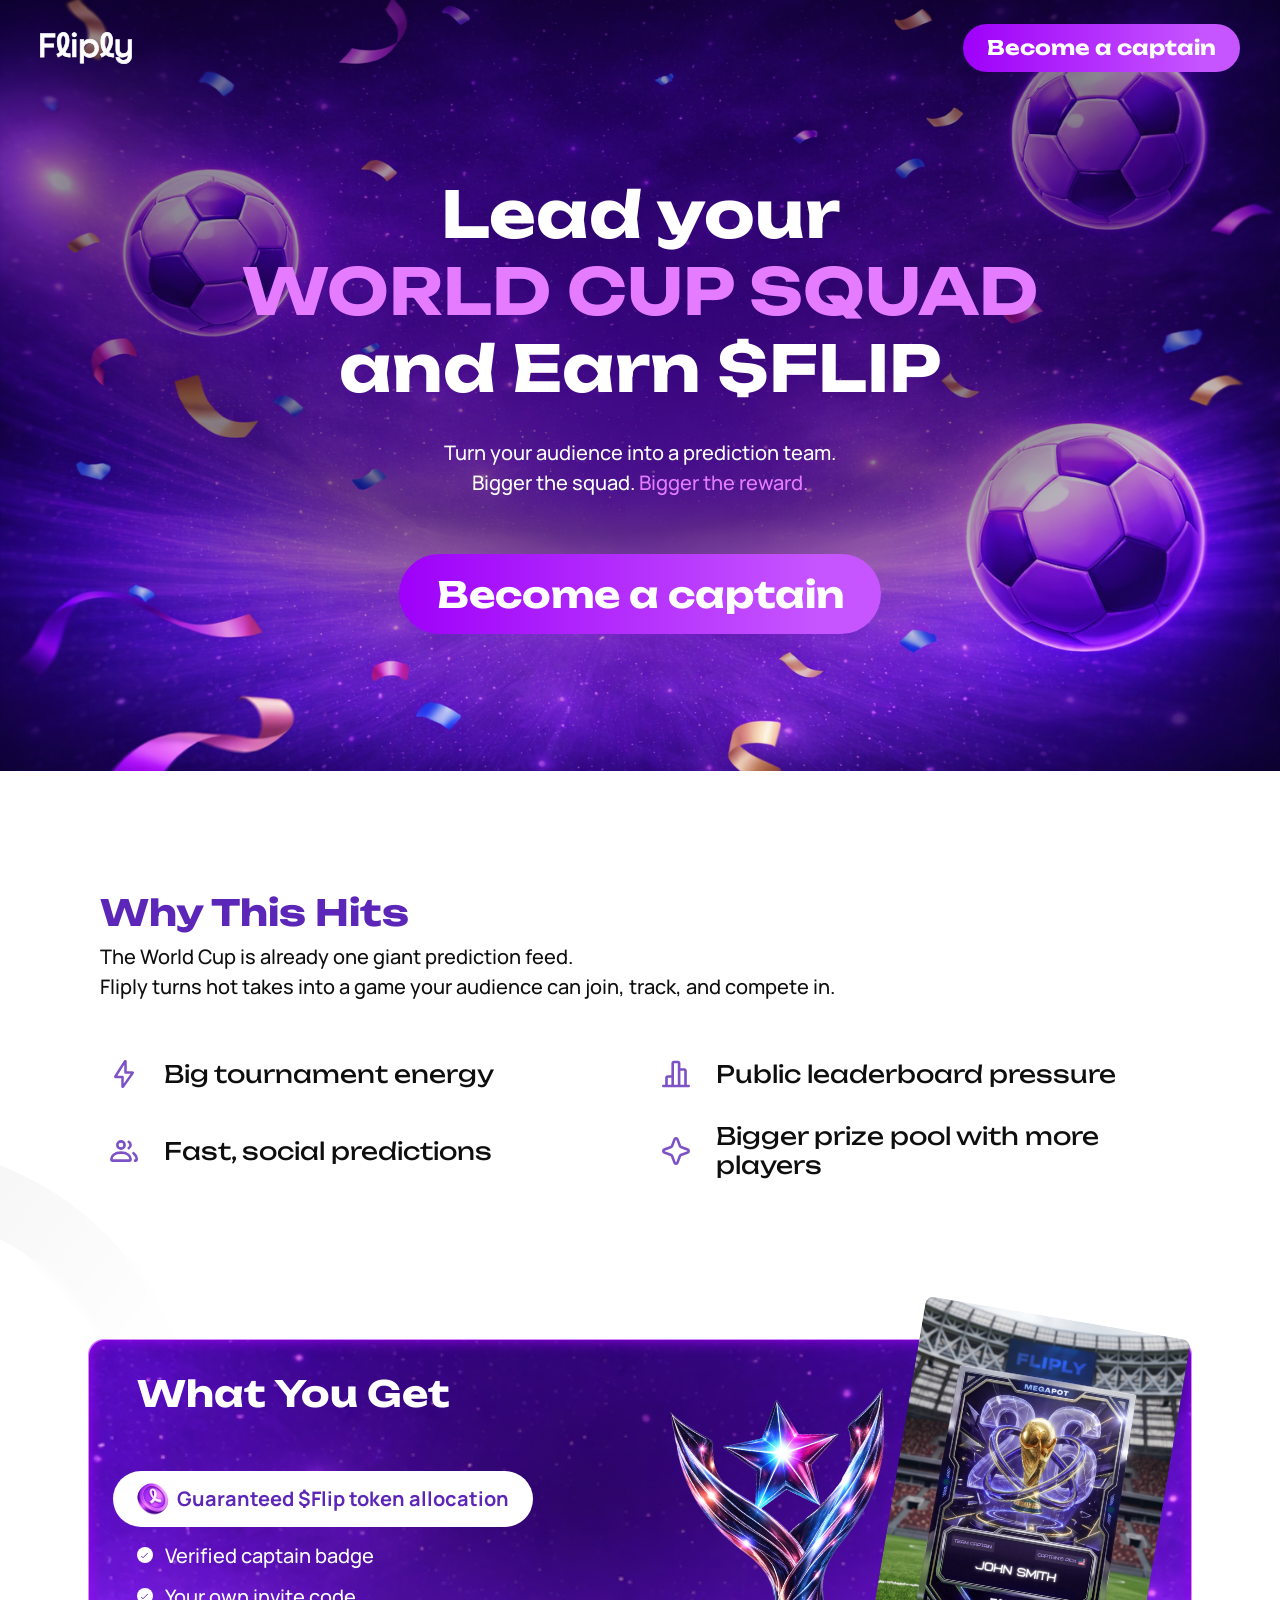
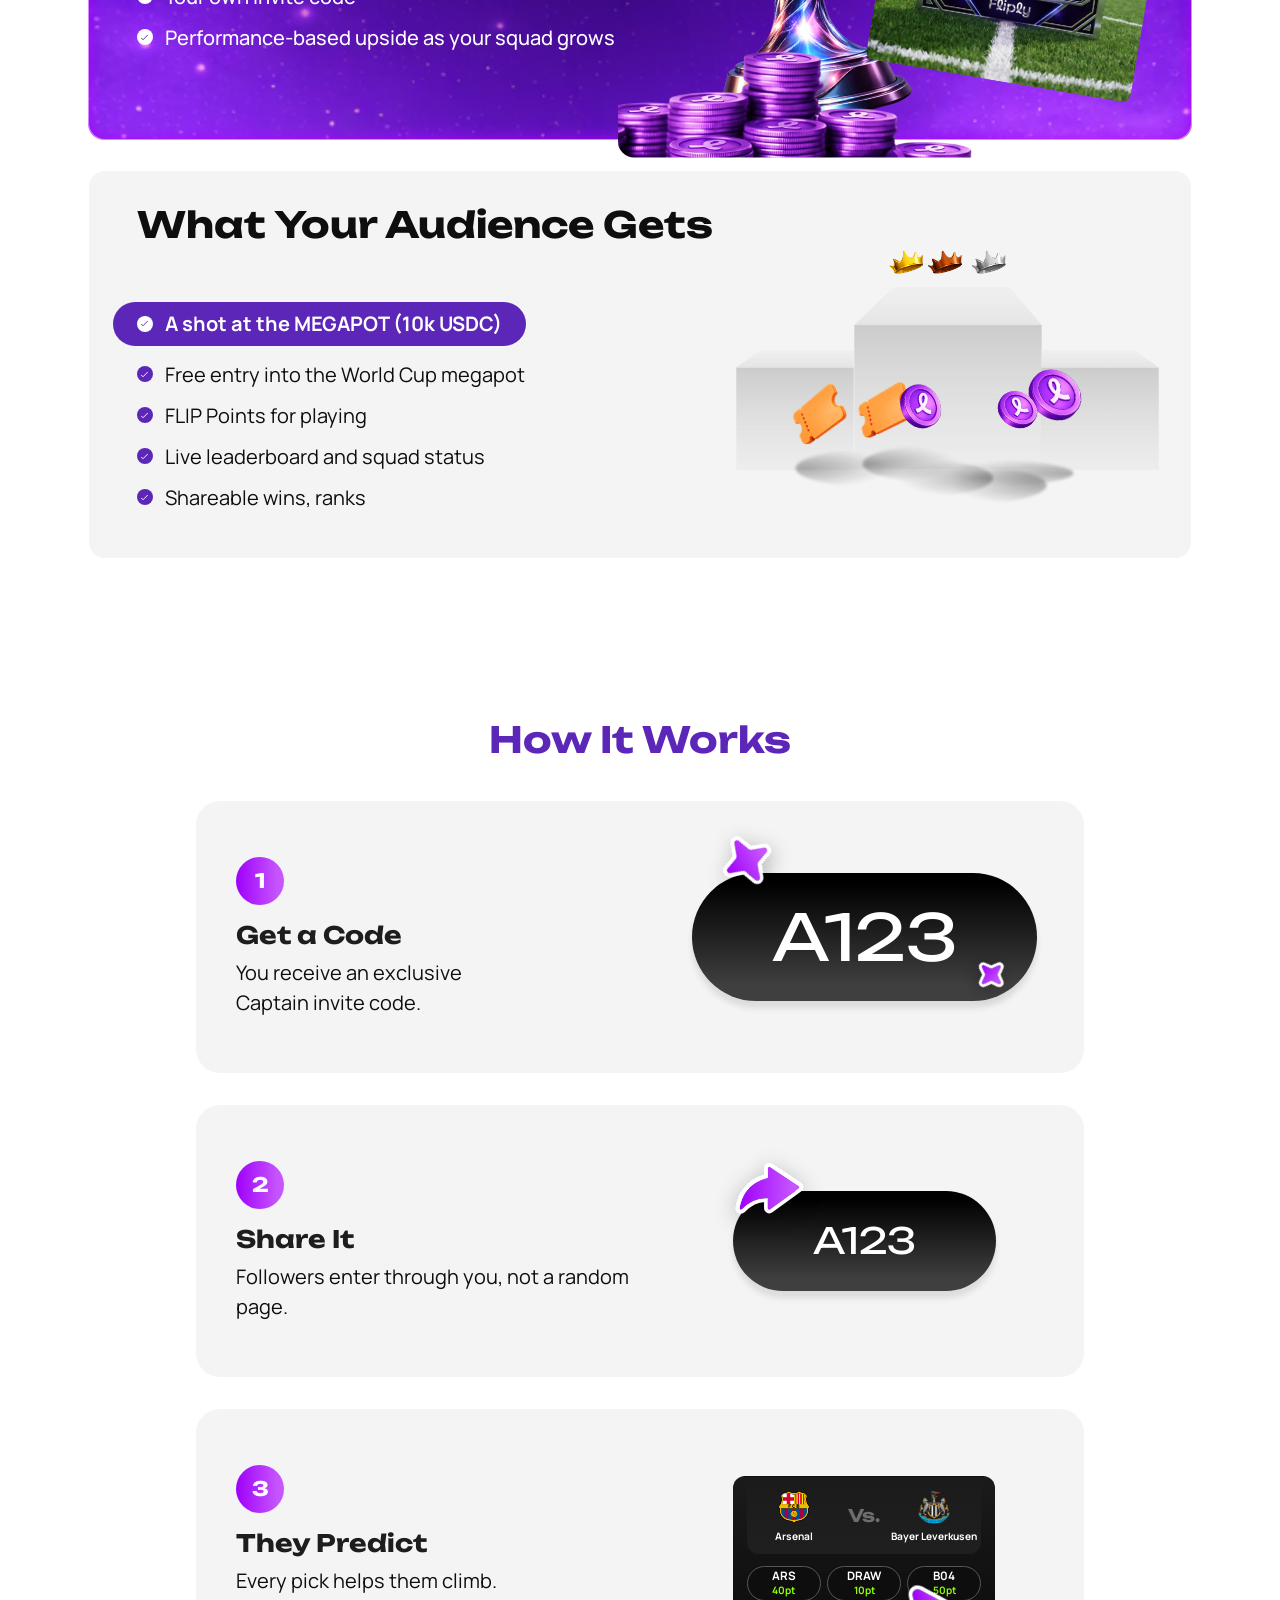
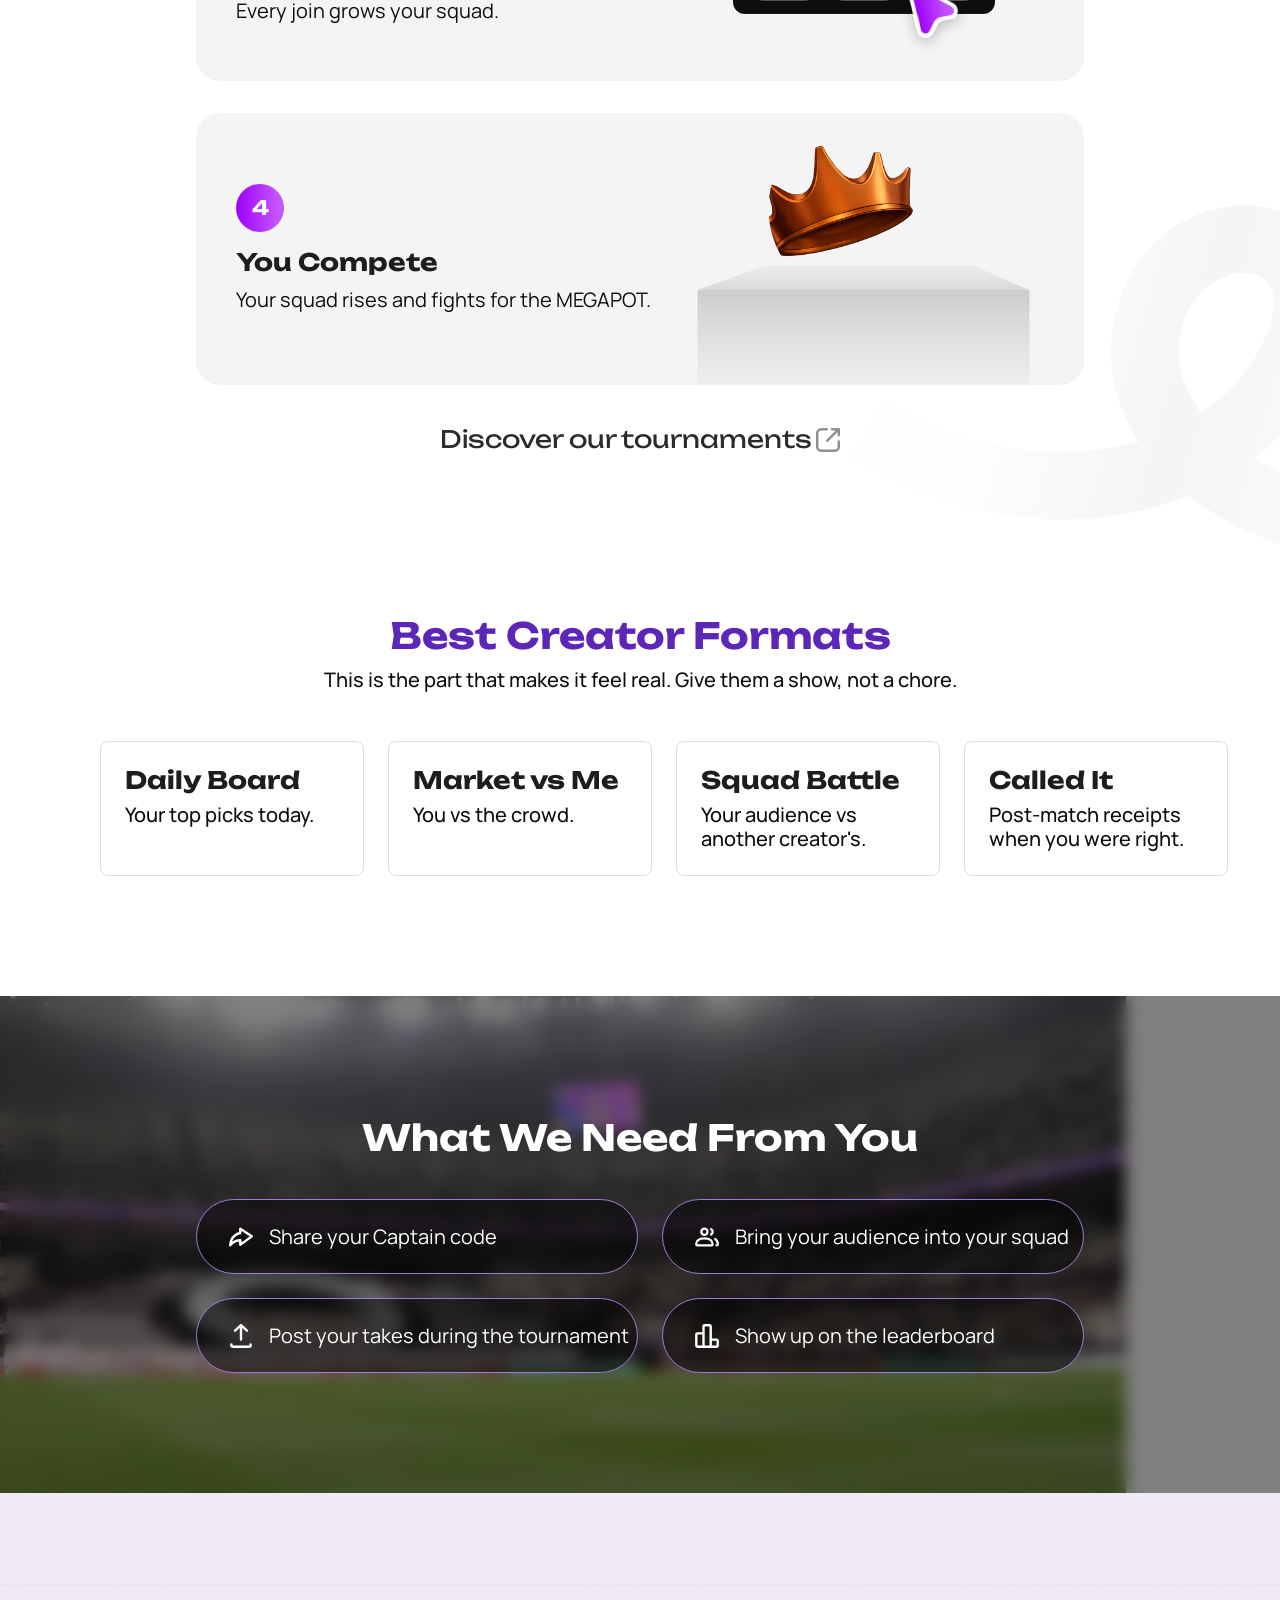
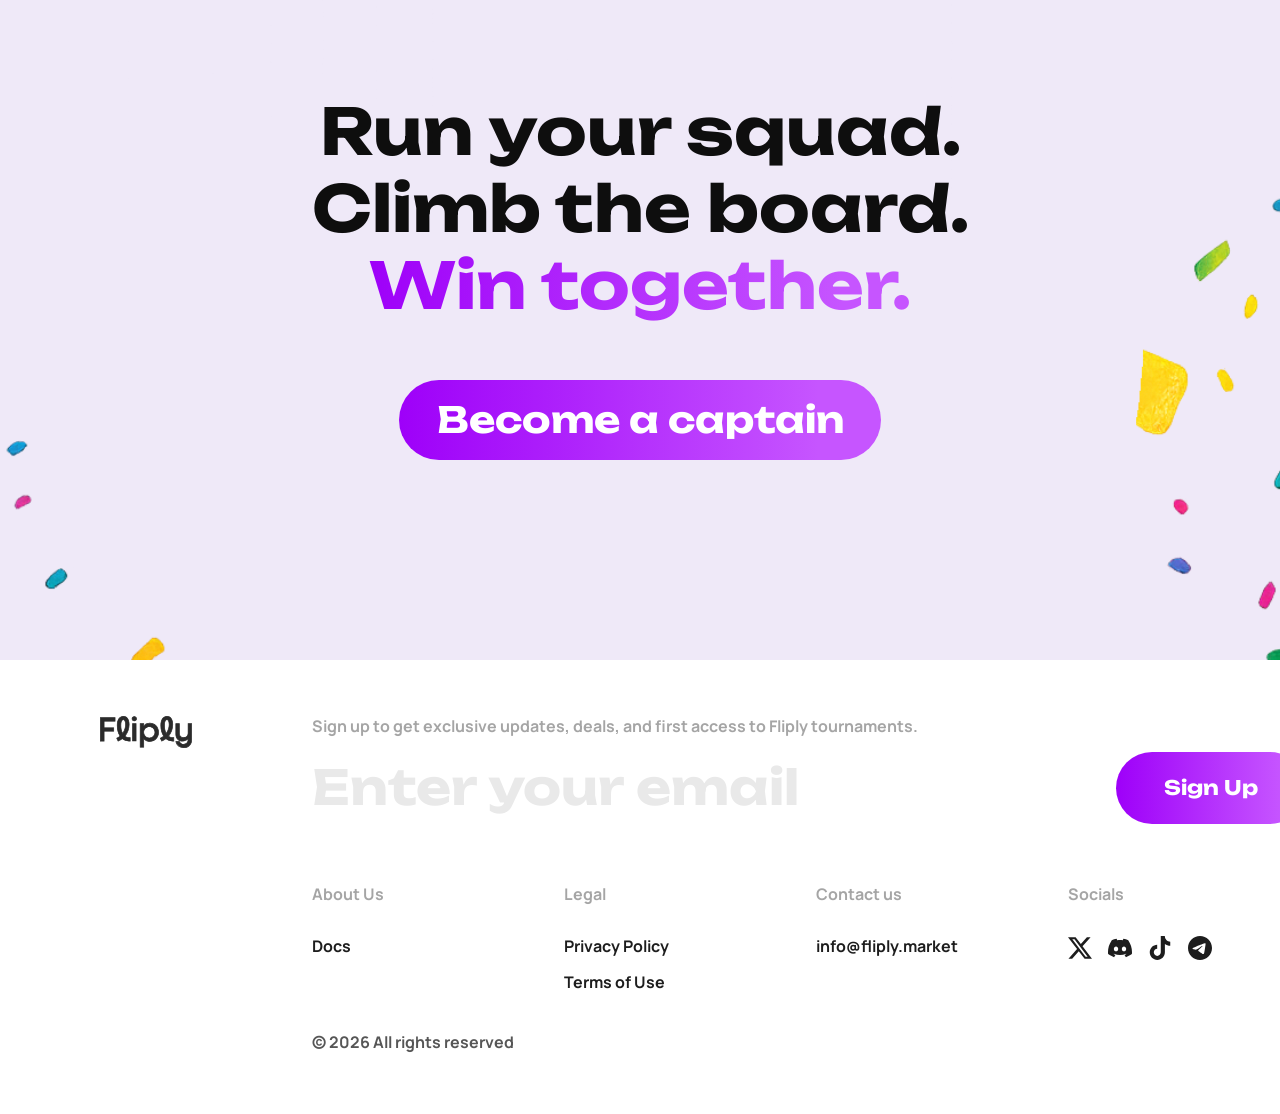
==== index.html @ 130ff54b "fix: restore you-get card background and remove duplicate hero circle - Override img max-width on .y" ====
<!DOCTYPE html>
<html lang="en">
<head>
  <meta charset="UTF-8">
  <meta name="viewport" content="width=device-width, initial-scale=1.0">
  <title>Fliply - Lead Your World Cup Squad & Earn $FLIP</title>
  <meta name="description" content="Turn your audience into a prediction team. Bigger the squad. Bigger the reward. Join the Fliply World Cup prediction market.">
  <link rel="preconnect" href="https://fonts.googleapis.com">
  <link rel="preconnect" href="https://fonts.gstatic.com" crossorigin>
  <link href="https://fonts.googleapis.com/css2?family=Unbounded:wght@400;700&family=Manrope:wght@400;500;700&display=swap" rel="stylesheet">
  <link rel="stylesheet" href="styles.css">
</head>
<body>
  <div class="page-wrapper">

  <!-- Decorative Flip Icons -->
  <div class="flip-deco flip-deco-left">
    <img src="assets/decorations/flip-icon-deco.svg" alt="" aria-hidden="true">
  </div>
  <div class="flip-deco flip-deco-right">
    <img src="assets/decorations/flip-icon-deco-2.svg" alt="" aria-hidden="true">
  </div>

  <!-- ===== Header ===== -->
  <header class="header" id="header">
    <a href="#" class="logo">
      <img src="assets/logo/logo-white.svg" alt="Fliply" width="92" height="32">
    </a>
    <a href="#signup" class="header-btn">
      <span>Become a captain</span>
    </a>
  </header>

  <!-- ===== Hero ===== -->
  <section class="hero" id="hero">
    <div class="hero-bg">
      <img src="assets/backgrounds/hero-bg.png" alt="" aria-hidden="true" class="hero-bg-img">
      <div class="hero-bg-overlay"></div>
    </div>
    <div class="hero-content">
      <div class="hero-title-group">
        <h1 class="hero-title">
          Lead your<br>
          <span class="highlight">WORLD CUP SQUAD</span><br>
          and Earn $FLIP
        </h1>
        <div class="hero-subtitle">
          <p>Turn your audience into a prediction team.</p>
          <p>Bigger the squad. <span class="highlight-pink">Bigger the reward.</span></p>
        </div>
      </div>
      <a href="#signup" class="btn-primary btn-hero">
        <span>Become a captain</span>
      </a>
    </div>
  </section>

  <!-- ===== Why This Hits ===== -->
  <section class="why-section" id="why">
    <div class="container">
      <div class="section-header">
        <h2 class="section-title">Why This Hits</h2>
        <div class="section-subtitle">
          <p>The World Cup is already one giant prediction feed.</p>
          <p>Fliply turns hot takes into a game your audience can join, track, and compete in.</p>
        </div>
      </div>
      <div class="why-grid">
        <div class="why-row">
          <div class="why-item">
            <div class="why-icon">
              <svg width="28" height="28" viewBox="0 0 31.9372 44.906" fill="none" xmlns="http://www.w3.org/2000/svg" aria-hidden="true">
                <path d="M2.08223 26.419L17.4714 2.23605C17.7399 1.81403 18.3932 2.00426 18.3932 2.50449V19.8875C18.3932 19.9427 18.438 19.9875 18.4932 19.9875H29.4329C29.8374 19.9875 30.0745 20.4428 29.8425 20.7742L14.5028 42.688C14.2225 43.0885 13.5932 42.8901 13.5932 42.4013V27.2875C13.5932 27.2322 13.5484 27.1875 13.4932 27.1875H2.50406C2.10951 27.1875 1.8704 26.7519 2.08223 26.419Z" stroke="#7D52C6" stroke-width="4"/>
              </svg>
            </div>
            <span class="why-item-text">Big tournament energy</span>
          </div>
          <div class="why-item">
            <div class="why-icon why-icon-rotated">
              <svg width="28" height="28" viewBox="0 0 40.352 42.4" fill="none" xmlns="http://www.w3.org/2000/svg" aria-hidden="true">
                <path d="M2 25.9096H24.756M2 25.9096L24.6392 25.9074C24.6784 25.9074 24.7173 25.9082 24.756 25.9096M2 25.9096L2 33.68C2 34.7404 3.07452 35.6 4.4 35.6H24.64C25.9655 35.6 27.04 34.7404 27.04 33.68V27.8274C27.04 26.7981 26.0276 25.9581 24.756 25.9096M2 25.9096L2 16.2164M24.756 25.9096H35.952C37.2775 25.9096 38.352 25.05 38.352 23.9896V18.1364C38.352 17.0761 37.2775 16.2164 35.952 16.2164M2 16.2164H35.952M2 16.2164L2 8.72C2 7.65961 3.07452 6.8 4.4 6.8L14 6.8C15.3255 6.8 16.4 7.65961 16.4 8.72V14.2964C16.4 15.3568 15.3255 16.2164 14 16.2164L35.952 16.2164M2 40.4V2" stroke="#7D52C6" stroke-width="4" stroke-linecap="round" stroke-linejoin="round"/>
              </svg>
            </div>
            <span class="why-item-text">Public leaderboard pressure</span>
          </div>
        </div>
        <div class="why-row">
          <div class="why-item">
            <div class="why-icon">
              <svg width="28" height="28" viewBox="0 0 42.4 33.2571" fill="none" xmlns="http://www.w3.org/2000/svg" aria-hidden="true">
                <path d="M35.6 20C38.1347 21.8938 40.4 26.6619 40.4 29.5999C40.4 30.5152 39.7322 31.2571 38.9085 31.2571H38M28.4 12.2375C30.0397 11.289 31.1429 9.5162 31.1429 7.48571C31.1429 5.45523 30.0397 3.6824 28.4 2.73389M3.49154 31.2571H29.7656C30.5894 31.2571 31.2571 30.5152 31.2571 29.5999C31.2571 23.8467 26.4506 19.1828 16.6286 19.1828C6.80653 19.1828 2 23.8467 2 29.5999C2 30.5152 2.66779 31.2571 3.49154 31.2571ZM22.1143 7.48571C22.1143 10.5154 19.6582 12.9714 16.6286 12.9714C13.5989 12.9714 11.1429 10.5154 11.1429 7.48571C11.1429 4.45604 13.5989 2 16.6286 2C19.6582 2 22.1143 4.45604 22.1143 7.48571Z" stroke="#7D52C6" stroke-width="4" stroke-linecap="round"/>
              </svg>
            </div>
            <span class="why-item-text">Fast, social predictions</span>
          </div>
          <div class="why-item">
            <div class="why-icon">
              <svg width="28" height="28" viewBox="0 0 42.4 42.4" fill="none" xmlns="http://www.w3.org/2000/svg" aria-hidden="true">
                <path d="M18.982 3.54425C19.7439 1.48525 22.6561 1.48525 23.418 3.54425L27.2102 13.7925C27.4497 14.4399 27.9601 14.9503 28.6075 15.1898L38.8558 18.982C40.9147 19.7439 40.9148 22.6561 38.8558 23.418L28.6075 27.2102C27.9601 27.4497 27.4497 27.9601 27.2102 28.6075L23.418 38.8558C22.6561 40.9147 19.7439 40.9148 18.982 38.8558L15.1898 28.6075C14.9503 27.9601 14.4399 27.4497 13.7925 27.2102L3.54425 23.418C1.48525 22.6561 1.48525 19.7439 3.54425 18.982L13.7925 15.1898C14.4399 14.9503 14.9503 14.4399 15.1898 13.7925L18.982 3.54425Z" stroke="#7D52C6" stroke-width="4" stroke-linejoin="round"/>
              </svg>
            </div>
            <span class="why-item-text">Bigger prize pool with more players</span>
          </div>
        </div>
      </div>
    </div>
  </section>

  <!-- ===== What You Get / Audience Gets ===== -->
  <section class="whatyouget-section" id="whatyouget">
    <div class="container">
      <!-- You Get Card wrapper -->
      <div class="card-wrapper">
        <div class="you-get-card">
          <div class="you-get-bg">
            <img src="assets/backgrounds/hero-bg.png" alt="" aria-hidden="true">
            <div class="you-get-bg-overlay"></div>
          </div>
          <div class="you-get-header">
            <h2>What You Get</h2>
          </div>
          <div class="you-get-body">
            <div class="token-pill">
              <div class="coin-icon">
                <img src="assets/decorations/coin-3d.png" alt="">
              </div>
              <span>Guaranteed $Flip token allocation</span>
            </div>
            <div class="check-item check-item-dark">
              <div class="check-circle check-circle-white">
                <img src="assets/icons/check-white.svg" alt="">
              </div>
              <span>Verified captain badge</span>
            </div>
            <div class="check-item check-item-dark">
              <div class="check-circle check-circle-white">
                <img src="assets/icons/check-white.svg" alt="">
              </div>
              <span>Your own invite code</span>
            </div>
            <div class="check-item check-item-dark">
              <div class="check-circle check-circle-white">
                <img src="assets/icons/check-white.svg" alt="">
              </div>
              <span>Performance-based upside as your squad grows</span>
            </div>
          </div>
          <div class="you-get-glow"></div>
        </div>
        <div class="you-get-images">
          <div class="phone-mockup phone-mockup-1">
            <img src="assets/images/phone-mockup.png" alt="">
          </div>
          <div class="phone-mockup phone-mockup-2">
            <img src="assets/images/kol-reach.png" alt="">
          </div>
          <div class="phone-mockup-crowd">
            <img src="assets/images/gemini-crowd.png" alt="">
          </div>
        </div>
      </div>

      <!-- Audience Gets Card wrapper -->
      <div class="card-wrapper">
        <div class="audience-card">
          <div class="audience-header">
            <h2>What Your Audience Gets</h2>
          </div>
          <div class="audience-body">
            <div class="megapot-pill">
              <div class="check-circle check-circle-white">
                <img src="assets/icons/check-white.svg" alt="">
              </div>
              <span>A shot at the MEGAPOT (10k USDC)</span>
            </div>
            <div class="check-item check-item-light">
              <div class="check-circle check-circle-purple">
                <img src="assets/icons/check-purple.svg" alt="">
              </div>
              <span>Free entry into the World Cup megapot</span>
            </div>
            <div class="check-item check-item-light">
              <div class="check-circle check-circle-purple">
                <img src="assets/icons/check-purple.svg" alt="">
              </div>
              <span>FLIP Points for playing</span>
            </div>
            <div class="check-item check-item-light">
              <div class="check-circle check-circle-purple">
                <img src="assets/icons/check-purple.svg" alt="">
              </div>
              <span>Live leaderboard and squad status</span>
            </div>
            <div class="check-item check-item-light">
              <div class="check-circle check-circle-purple">
                <img src="assets/icons/check-purple.svg" alt="">
              </div>
              <span>Shareable wins, ranks</span>
            </div>
          </div>
        </div>
        <div class="audience-decoration">
          <div class="treasure-chest">
            <img src="assets/decorations/podium-center.svg" alt="" class="podium-center" width="188" height="183">
            <img src="assets/decorations/podium-left.svg" alt="" class="podium-left" width="118" height="121">
            <img src="assets/decorations/podium-right.svg" alt="" class="podium-right" width="118" height="121">
            <img src="assets/decorations/shadow.svg" alt="" class="podium-shadow" width="311" height="67">
            <img src="assets/decorations/coin-3d.png" alt="" class="treasure-coin treasure-coin-1">
            <img src="assets/decorations/coin-3d.png" alt="" class="treasure-coin treasure-coin-2">
            <img src="assets/decorations/coin-3d.png" alt="" class="treasure-coin treasure-coin-3">
            <img src="assets/decorations/crown-trophy.png" alt="" class="treasure-crown">
            <img src="assets/decorations/voucher-icon.png" alt="" class="treasure-voucher treasure-voucher-1">
            <img src="assets/decorations/voucher-icon.png" alt="" class="treasure-voucher treasure-voucher-2">
          </div>
        </div>
      </div>
    </div>
  </section>

  <!-- ===== How It Works ===== -->
  <section class="howitworks-section" id="howitworks">
    <div class="container">
      <h2 class="howitworks-title">How It Works</h2>
      <div class="howitworks-steps">
        <!-- Step 1 -->
        <div class="step-card">
          <div class="step-content">
            <div class="step-number">1</div>
            <div class="step-text">
              <h3>Get a Code</h3>
              <p>You receive an exclusive<br>Captain invite code.</p>
            </div>
          </div>
          <div class="step-illustration">
            <div class="code-display">
              <span class="code-text">A123</span>
            </div>
            <div class="sparkle sparkle-top-left">
              <img src="assets/icons/sparkle-1.svg" alt="">
            </div>
            <div class="sparkle sparkle-bottom-right">
              <img src="assets/icons/sparkle-2.svg" alt="">
            </div>
          </div>
        </div>

        <!-- Step 2 -->
        <div class="step-card">
          <div class="step-content">
            <div class="step-number">2</div>
            <div class="step-text">
              <h3>Share It</h3>
              <p>Followers enter through you, not a random page.</p>
            </div>
          </div>
          <div class="step-illustration">
            <div class="share-display">
              <span class="code-text">A123</span>
            </div>
            <div class="share-icon-float">
              <img src="assets/decorations/share-icon.svg" alt="">
            </div>
          </div>
        </div>

        <!-- Step 3 -->
        <div class="step-card">
          <div class="step-content">
            <div class="step-number">3</div>
            <div class="step-text">
              <h3>They Predict</h3>
              <p>Every pick helps them climb.<br>Every join grows your squad.</p>
            </div>
          </div>
          <div class="step-illustration">
            <div class="prediction-card">
              <div class="prediction-teams">
                <div class="prediction-teams-inner">
                  <div class="team-col">
                    <div class="team-logo">
                      <img src="assets/images/team-arsenal-1.png" alt="Arsenal">
                    </div>
                    <span class="team-name">Arsenal</span>
                  </div>
                  <div class="vs-text">Vs.</div>
                  <div class="team-col">
                    <div class="team-logo">
                      <img src="assets/images/team-leverkusen-1.png" alt="Bayer Leverkusen">
                    </div>
                    <span class="team-name">Bayer Leverkusen</span>
                  </div>
                </div>
              </div>
              <div class="prediction-buttons">
                <div class="pred-btn">
                  <span class="pred-btn-label">ARS</span>
                  <span class="pred-btn-pts">40pt</span>
                </div>
                <div class="pred-btn">
                  <span class="pred-btn-label">DRAW</span>
                  <span class="pred-btn-pts">10pt</span>
                </div>
                <div class="pred-btn">
                  <span class="pred-btn-label">B04</span>
                  <span class="pred-btn-pts">50pt</span>
                </div>
              </div>
            </div>
            <div class="cursor-deco">
              <img src="assets/decorations/cursor.svg" alt="">
            </div>
          </div>
        </div>

        <!-- Step 4 -->
        <div class="step-card">
          <div class="step-content">
            <div class="step-number">4</div>
            <div class="step-text">
              <h3>You Compete</h3>
              <p>Your squad rises and fights for the MEGAPOT.</p>
            </div>
          </div>
          <div class="step-illustration step-illustration-4">
            <div class="trophy-display">
              <img src="assets/decorations/step4-pedestal.svg" alt="" class="trophy-pedestal">
              <div class="trophy-crown">
                <img src="assets/decorations/crown-trophy.png" alt="">
              </div>
            </div>
          </div>
        </div>
      </div>

      <!-- Discover link -->
      <a href="#" class="discover-link">
        <span>Discover our tournaments</span>
        <img src="assets/icons/link-external.svg" alt="" class="discover-icon">
      </a>
    </div>
  </section>

  <!-- ===== Best Creator Formats ===== -->
  <section class="formats-section" id="formats">
    <div class="container">
      <div class="formats-header">
        <h2>Best Creator Formats</h2>
        <p>This is the part that makes it feel real. Give them a show, not a chore.</p>
      </div>
      <div class="formats-grid">
        <div class="format-card">
          <h3>Daily Board</h3>
          <p>Your top picks today.</p>
        </div>
        <div class="format-card">
          <h3>Market vs Me</h3>
          <p>You vs the crowd.</p>
        </div>
        <div class="format-card">
          <h3>Squad Battle</h3>
          <p>Your audience vs another creator's.</p>
        </div>
        <div class="format-card">
          <h3>Called It</h3>
          <p>Post-match receipts when you were right.</p>
        </div>
      </div>
    </div>
  </section>

  <!-- ===== What We Need From You ===== -->
  <section class="need-section" id="need">
    <div class="need-bg">
      <img src="assets/backgrounds/what-we-need-bg.png" alt="" aria-hidden="true">
    </div>
    <div class="need-overlay"></div>
    <div class="container">
      <h2>What We Need From You</h2>
      <div class="need-grid">
        <div class="need-item">
          <img src="assets/icons/share-need.svg" alt="" class="need-icon" width="24" height="24">
          <span>Share your Captain code</span>
        </div>
        <div class="need-item">
          <img src="assets/icons/users-need.svg" alt="" class="need-icon" width="24" height="24">
          <span>Bring your audience into your squad</span>
        </div>
        <div class="need-item">
          <img src="assets/icons/upload-need.svg" alt="" class="need-icon" width="24" height="24">
          <span>Post your takes during the tournament</span>
        </div>
        <div class="need-item">
          <img src="assets/icons/bar-chart-need.svg" alt="" class="need-icon" width="24" height="24">
          <span>Show up on the leaderboard</span>
        </div>
      </div>
    </div>
  </section>

  <!-- ===== CTA Bottom ===== -->
  <section class="cta-section" id="cta">
    <div class="cta-bg">
      <img src="assets/backgrounds/cta-crowd.png" alt="" aria-hidden="true">
    </div>
    <div class="cta-content">
      <h2>
        Run your squad.<br>
        Climb the board.<br>
        <span class="gradient-text">Win together.</span>
      </h2>
      <a href="#signup" class="btn-primary btn-hero">
        <span>Become a captain</span>
      </a>
    </div>
  </section>

  <!-- ===== Footer ===== -->
  <footer class="footer" id="signup">
    <div class="container">
      <div class="footer-logo">
        <img src="assets/logo/logo-dark.svg" alt="Fliply" width="92" height="32">
      </div>
      <div class="footer-right">
        <!-- Email Signup -->
        <div class="footer-signup">
          <p class="footer-signup-label">Sign up to get exclusive updates, deals, and first access to Fliply tournaments.</p>
          <div class="footer-email-row">
            <input type="email" class="footer-email-input" placeholder="Enter your email" aria-label="Email address">
            <button class="footer-signup-btn" type="button">
              <span>Sign Up</span>
            </button>
          </div>
        </div>
        <!-- Footer Bottom -->
        <div class="footer-bottom">
          <div class="footer-links">
            <div class="footer-col">
              <span class="footer-col-title">About Us</span>
              <div class="footer-col-links">
                <a href="#">Docs</a>
              </div>
            </div>
            <div class="footer-col">
              <span class="footer-col-title">Legal</span>
              <div class="footer-col-links">
                <a href="#">Privacy Policy</a>
                <a href="#">Terms of Use</a>
              </div>
            </div>
            <div class="footer-col">
              <span class="footer-col-title">Contact us</span>
              <div class="footer-col-links">
                <a href="mailto:info@fliply.market">info@fliply.market</a>
              </div>
            </div>
            <div class="footer-col">
              <span class="footer-col-title">Socials</span>
              <div class="footer-socials">
                <a href="#" aria-label="X"><img src="assets/icons/social-x.svg" alt="X"></a>
                <a href="#" aria-label="Discord"><img src="assets/icons/social-discord.svg" alt="Discord"></a>
                <a href="#" aria-label="TikTok"><img src="assets/icons/social-tiktok.svg" alt="TikTok"></a>
                <a href="#" aria-label="Telegram"><img src="assets/icons/social-telegram.svg" alt="Telegram"></a>
              </div>
            </div>
          </div>
          <p class="footer-copyright">&copy; 2026 All rights reserved</p>
        </div>
      </div>
    </div>
  </footer>

  </div><!-- /.page-wrapper -->

  <!-- Scroll header background script -->
  <script>
    const header = document.getElementById('header');
    window.addEventListener('scroll', () => {
      header.classList.toggle('scrolled', window.scrollY > 50);
    });
  </script>
</body>
</html>
---- styles.css ----
/* ===== Design Tokens ===== */
:root {
  /* Colors - Grey */
  --white: #FFFFFF;
  --grey-50: #F4F4F4;
  --grey-100: #E9E9E9;
  --grey-150: #DDDDDD;
  --grey-400: #A5A5A5;
  --grey-500: #8F8F8F;
  --grey-700: #565656;
  --grey-850: #2B2B2B;
  --grey-900: #1D1D1D;
  --grey-950: #0E0E0E;

  /* Colors - Purple */
  --purple-50: #EFE9F8;
  --purple-300: #9D7DD4;
  --purple-400: #7D52C6;
  --purple-500: #5C27B8;

  /* Colors - Green */
  --green-500: #8CFF00;

  /* Colors - Pink highlight */
  --pink-highlight: #E57CFF;

  /* Gradients */
  --gradient-purple: linear-gradient(90deg, #9E00F9 0%, #C655FF 87.02%);
  --gradient-dark: linear-gradient(180deg, #000000 7.18%, #3F3F3F 87.98%);

  /* Layout */
  --max-width: 1128px;
  --page-width: 1728px;
}

/* ===== Reset & Base ===== */
*, *::before, *::after {
  box-sizing: border-box;
  margin: 0;
  padding: 0;
}

html {
  scroll-behavior: smooth;
  -webkit-font-smoothing: antialiased;
  -moz-osx-font-smoothing: grayscale;
  overflow-x: hidden;
}

body {
  font-family: 'Manrope', sans-serif;
  color: var(--grey-950);
  background: var(--white);
  overflow-x: clip;
}

.page-wrapper {
  position: relative;
  width: 100%;
  overflow-x: clip;
}

img {
  max-width: 100%;
  display: block;
}

a {
  text-decoration: none;
  color: inherit;
}

/* ===== Layout ===== */
.container {
  max-width: var(--max-width);
  margin: 0 auto;
  padding: 0 24px;
}

/* ===== Header ===== */
.header {
  position: fixed;
  top: 0;
  left: 0;
  right: 0;
  height: 96px;
  display: flex;
  align-items: center;
  justify-content: space-between;
  padding: 0 40px;
  z-index: 100;
  transition: background 0.3s ease;
}

.header.scrolled {
  background: rgba(14, 14, 14, 0.9);
  backdrop-filter: blur(12px);
}

.logo {
  display: flex;
  align-items: center;
}

.logo img {
  height: 32px;
  width: 92px;
}

.header-btn {
  display: flex;
  align-items: center;
  justify-content: center;
  padding: 12px 24px;
  background: var(--gradient-purple);
  border-radius: 99px;
  border: none;
  cursor: pointer;
  transition: transform 0.2s ease, box-shadow 0.2s ease;
}

.header-btn:hover {
  transform: translateY(-1px);
  box-shadow: 0 4px 20px rgba(158, 0, 249, 0.4);
}

.header-btn span {
  font-family: 'Unbounded', sans-serif;
  font-weight: 700;
  font-size: 20px;
  line-height: 1.2;
  color: var(--white);
}

/* ===== Hero ===== */
.hero {
  position: relative;
  height: 771px;
  display: flex;
  align-items: flex-start;
  justify-content: center;
  overflow: hidden;
}

.hero-bg {
  position: absolute;
  inset: 0;
  z-index: 0;
}

.hero-bg-img {
  position: absolute;
  width: 100%;
  height: 100%;
  object-fit: cover;
  object-position: center;
}

.hero-bg-overlay {
  position: absolute;
  inset: 0;
  background: radial-gradient(ellipse 65% 70% at 47% 26%, rgba(23, 0, 50, 0.4) 23.56%, rgba(11, 0, 25, 0.5) 61.78%, transparent 100%);
}

.hero-content {
  position: relative;
  z-index: 2;
  display: flex;
  flex-direction: column;
  align-items: center;
  padding-top: 176px;
  gap: 56px;
  text-align: center;
}

.hero-title-group {
  display: flex;
  flex-direction: column;
  align-items: center;
  gap: 32px;
}

.hero-title {
  font-family: 'Unbounded', sans-serif;
  font-weight: 700;
  font-size: 64px;
  line-height: 1.2;
  color: var(--white);
  width: 932px;
  max-width: 100%;
}

.hero-title .highlight {
  color: var(--pink-highlight);
}

.hero-subtitle {
  font-family: 'Manrope', sans-serif;
  font-weight: 500;
  font-size: 20px;
  line-height: 1.5;
  color: var(--white);
}

.hero-subtitle .highlight-pink {
  color: var(--pink-highlight);
}

.btn-primary {
  display: inline-flex;
  align-items: center;
  justify-content: center;
  padding: 16px 32px;
  background: var(--gradient-purple);
  border-radius: 99px;
  border: none;
  cursor: pointer;
  transition: transform 0.2s ease, box-shadow 0.2s ease;
}

.btn-primary:hover {
  transform: translateY(-2px);
  box-shadow: 0 8px 32px rgba(158, 0, 249, 0.5);
}

.btn-hero {
  width: 482px;
  height: 80px;
  max-width: 100%;
}

.btn-primary span {
  font-family: 'Unbounded', sans-serif;
  font-weight: 700;
  font-size: 36px;
  line-height: 1.2;
  color: var(--white);
}

/* ===== Decorative Flip Icons ===== */
.flip-deco {
  position: absolute;
  pointer-events: none;
  z-index: 0;
}

.flip-deco img {
  width: 100%;
  height: 100%;
}

.flip-deco-left {
  left: -288px;
  top: 891px;
  width: 436px;
  height: 656px;
  transform: rotate(-67.86deg);
}

.flip-deco-right {
  right: -150px;
  top: 3295px;
  width: 436px;
  height: 656px;
  transform: scaleY(-1) rotate(-121.42deg);
}

/* ===== Why This Hits ===== */
.why-section {
  position: relative;
  padding: 120px 0 80px;
}

.why-section .container {
  display: flex;
  flex-direction: column;
  gap: 48px;
}

.why-section .section-header {
  display: flex;
  flex-direction: column;
  gap: 8px;
}

.why-section .section-title {
  font-family: 'Unbounded', sans-serif;
  font-weight: 700;
  font-size: 36px;
  line-height: 1.2;
  color: var(--purple-500);
}

.why-section .section-subtitle {
  font-family: 'Manrope', sans-serif;
  font-weight: 500;
  font-size: 20px;
  line-height: 1.5;
  color: var(--grey-950);
}

.why-grid {
  display: flex;
  flex-direction: column;
  gap: 24px;
}

.why-row {
  display: flex;
  gap: 24px;
}

.why-item {
  display: flex;
  align-items: center;
  gap: 16px;
  width: 552px;
  border-radius: 16px;
}

.why-icon {
  flex-shrink: 0;
  width: 48px;
  height: 48px;
  display: flex;
  align-items: center;
  justify-content: center;
  border-radius: 99px;
}

.why-icon img,
.why-icon svg {
  width: 28px;
  height: 28px;
  flex-shrink: 0;
}

.why-icon-rotated {
  transform: rotate(-90deg);
}

.why-item-text {
  font-family: 'Unbounded', sans-serif;
  font-weight: 400;
  font-size: 24px;
  line-height: 1.2;
  color: var(--grey-950);
  flex: 1;
  min-width: 0;
}

/* ===== What You Get ===== */
.whatyouget-section {
  position: relative;
  padding: 80px 0;
  backdrop-filter: blur(4px);
  isolation: isolate;
}

.whatyouget-section .container {
  display: flex;
  flex-direction: column;
  gap: 32px;
  max-width: var(--page-width);
  margin: 0 auto;
  padding: 0 clamp(24px, 17.36vw, 300px);
}

.card-wrapper {
  position: relative;
}

.you-get-card {
  position: relative;
  display: flex;
  flex-direction: column;
  padding: 32px 0 48px;
  gap: 56px;
  border-radius: 16px;
  min-height: 399px;
  z-index: 0;
}

.you-get-bg {
  position: absolute;
  inset: 0;
  z-index: 0;
  overflow: hidden;
  border-radius: 16px;
}

.you-get-bg img {
  position: absolute;
  width: 245%;
  max-width: none;
  height: 284%;
  top: -73%;
  left: -78%;
  object-fit: cover;
}

.you-get-bg-overlay {
  position: absolute;
  inset: 0;
  background: radial-gradient(ellipse 41.29% 93.85% at 44.51% 40.91%, rgba(0, 0, 0, 0.4) 0%, rgba(0, 0, 0, 0) 100%);
}

.you-get-glow {
  position: absolute;
  inset: -1px;
  border-radius: inherit;
  box-shadow: inset 0 0 16px #AA00FF;
  pointer-events: none;
  z-index: 3;
}

.you-get-header {
  display: flex;
  align-items: center;
  padding: 0 32px 0 48px;
  position: relative;
  z-index: 2;
}

.you-get-header h2 {
  font-family: 'Unbounded', sans-serif;
  font-weight: 700;
  font-size: 36px;
  line-height: 1.2;
  color: var(--white);
  flex: 1;
}

.you-get-body {
  display: flex;
  flex-direction: column;
  gap: 16px;
  position: relative;
  z-index: 2;
}

.token-pill {
  display: flex;
  align-items: center;
  gap: 8px;
  padding: 12px 24px;
  background: var(--white);
  border-radius: 99px;
  width: fit-content;
  margin: 0 24px;
}

.token-pill .coin-icon {
  width: 32px;
  height: 32px;
  border-radius: 50%;
  overflow: hidden;
  flex-shrink: 0;
}

.token-pill .coin-icon img {
  width: 100%;
  height: 180%;
  object-fit: cover;
  margin-top: -40%;
}

.token-pill span {
  font-family: 'Manrope', sans-serif;
  font-weight: 700;
  font-size: 20px;
  line-height: 1;
  color: var(--purple-500);
  white-space: nowrap;
}

.check-item {
  display: flex;
  align-items: center;
  padding: 0 48px;
  gap: 12px;
}

.check-circle {
  flex-shrink: 0;
  width: 16px;
  height: 16px;
  border-radius: 99px;
  display: flex;
  align-items: center;
  justify-content: center;
  overflow: hidden;
}

.check-circle-white {
  background: var(--white);
}

.check-circle-purple {
  background: var(--purple-500);
}

.check-circle img {
  width: 7px;
  height: 7px;
}

.check-item span {
  font-family: 'Manrope', sans-serif;
  font-weight: 500;
  font-size: 20px;
  line-height: 1.25;
}

.check-item-dark span {
  color: var(--white);
}

.check-item-light span {
  color: var(--grey-950);
  font-weight: 400;
}

/* Phone mockup images — sibling of card, positioned over it */
.you-get-images {
  position: absolute;
  right: 0;
  top: 50%;
  transform: translateY(-50%);
  width: 573px;
  height: 437px;
  z-index: 1;
  pointer-events: none;
}

.phone-mockup {
  position: absolute;
  border-radius: 8px;
  overflow: hidden;
}

.phone-mockup img {
  width: 100%;
  height: 100%;
  object-fit: cover;
}

.phone-mockup-1 {
  left: 70px;
  top: 27px;
  width: 217px;
  height: 463px;
  transform: rotate(-6.37deg);
}

.phone-mockup-2 {
  left: 276px;
  top: -5px;
  width: 268px;
  height: 368px;
  transform: rotate(9.62deg);
  border-radius: 8px;
}

.phone-mockup-crowd {
  position: absolute;
  left: 0;
  top: 163px;
  width: 573px;
  height: 274px;
  border-radius: 16px;
  overflow: hidden;
}

.phone-mockup-crowd img {
  width: 166%;
  height: 164%;
  object-fit: cover;
  margin-left: -25%;
  margin-top: 10%;
}

/* ===== Audience Gets ===== */
.audience-card {
  position: relative;
  display: flex;
  flex-direction: column;
  padding: 32px 0 48px;
  gap: 56px;
  background: var(--grey-50);
  border-radius: 16px;
  z-index: 2;
}

.audience-header {
  display: flex;
  align-items: center;
  padding: 0 48px;
}

.audience-header h2 {
  font-family: 'Unbounded', sans-serif;
  font-weight: 700;
  font-size: 36px;
  line-height: 1.2;
  color: var(--grey-950);
  white-space: nowrap;
}

.audience-body {
  display: flex;
  flex-direction: column;
  gap: 16px;
}

.megapot-pill {
  display: flex;
  align-items: center;
  gap: 12px;
  padding: 12px 24px;
  background: var(--purple-500);
  border-radius: 99px;
  width: fit-content;
  margin: 0 24px;
}

.megapot-pill span {
  font-family: 'Manrope', sans-serif;
  font-weight: 700;
  font-size: 20px;
  line-height: 1;
  color: var(--white);
  white-space: nowrap;
}

/* Treasure chest decoration — sibling of card, positioned over it */
.audience-decoration {
  position: absolute;
  right: 32px;
  top: 50%;
  transform: translateY(-50%);
  width: 423px;
  height: 290px;
  pointer-events: none;
  z-index: 3;
}

.treasure-chest {
  position: relative;
  width: 423px;
  height: 290px;
}

.podium-center {
  position: absolute;
  left: 118px;
  top: 68px;
  width: 188px;
  height: 182px;
  display: block;
}

.podium-left {
  position: absolute;
  left: 0;
  top: 131px;
  width: 118px;
  height: 120px;
  display: block;
}

.podium-right {
  position: absolute;
  right: 0;
  top: 131px;
  width: 118px;
  height: 120px;
  transform: scaleX(-1);
  display: block;
}

.podium-shadow {
  position: absolute;
  left: 43px;
  top: 222px;
  width: 311px;
  height: 67px;
  display: block;
}

.treasure-crown {
  position: absolute;
  left: 147px;
  top: 0;
  width: 130px;
  height: 90px;
  object-fit: contain;
  z-index: 4;
}

.treasure-coin {
  position: absolute;
  object-fit: cover;
}

.treasure-coin-1 {
  right: 55px;
  top: 128px;
  transform: rotate(-7deg);
  width: 97px;
  height: 97px;
}

.treasure-coin-2 {
  left: 145px;
  top: 148px;
  transform: rotate(15deg);
  width: 80px;
  height: 80px;
  z-index: 2;
}

.treasure-coin-3 {
  right: 105px;
  top: 155px;
  transform: rotate(-12deg);
  width: 72px;
  height: 72px;
  z-index: 3;
}

.treasure-voucher {
  position: absolute;
  object-fit: contain;
}

.treasure-voucher-1 {
  left: 93px;
  top: 138px;
  width: 112px;
  height: 112px;
  transform: rotate(-15deg);
}

.treasure-voucher-2 {
  left: 28px;
  top: 142px;
  width: 112px;
  height: 112px;
  transform: rotate(-25deg);
}

/* ===== How It Works ===== */
.howitworks-section {
  padding: 80px 0;
}

.howitworks-section .container {
  display: flex;
  flex-direction: column;
  align-items: center;
  gap: 40px;
  max-width: 936px;
  margin: 0 auto;
}

.howitworks-title {
  font-family: 'Unbounded', sans-serif;
  font-weight: 700;
  font-size: 36px;
  line-height: 1.2;
  text-align: center;
  color: var(--purple-500);
  width: 100%;
}

.howitworks-steps {
  display: flex;
  flex-direction: column;
  gap: 32px;
  width: 100%;
}

.step-card {
  display: flex;
  align-items: center;
  padding: 0 40px;
  gap: 24px;
  background: var(--grey-50);
  border-radius: 24px;
  min-height: 272px;
  overflow: hidden;
}

.step-content {
  flex: 1;
  display: flex;
  flex-direction: column;
  gap: 16px;
}

.step-number {
  width: 48px;
  height: 48px;
  display: flex;
  align-items: center;
  justify-content: center;
  background: var(--gradient-purple);
  border-radius: 32px;
  font-family: 'Unbounded', sans-serif;
  font-weight: 700;
  font-size: 20px;
  line-height: 1.2;
  color: var(--white);
  flex-shrink: 0;
}

.step-text {
  display: flex;
  flex-direction: column;
  gap: 8px;
}

.step-text h3 {
  font-family: 'Unbounded', sans-serif;
  font-weight: 700;
  font-size: 24px;
  line-height: 1.2;
  color: var(--grey-900);
}

.step-text p {
  font-family: 'Manrope', sans-serif;
  font-weight: 400;
  font-size: 20px;
  line-height: 1.5;
  color: var(--grey-950);
}

.step-illustration {
  flex-shrink: 0;
  width: 360px;
  height: 272px;
  display: flex;
  align-items: center;
  justify-content: center;
  position: relative;
}

/* Step 1 - Code display */
.code-display {
  display: flex;
  align-items: center;
  justify-content: center;
  padding: 32px 80px;
  background: var(--gradient-dark);
  border-radius: 171px;
  box-shadow: 0 6.909px 6.909px rgba(0, 0, 0, 0.1);
}

.code-display .code-text {
  font-family: 'Unbounded', sans-serif;
  font-weight: 400;
  font-size: 64px;
  line-height: 1;
  color: var(--white);
}

.sparkle {
  position: absolute;
  pointer-events: none;
}

.sparkle img {
  width: 100%;
  height: 100%;
}

.sparkle-top-left {
  left: 20px;
  top: 18px;
  width: 91px;
  height: 91px;
  transform: rotate(-30deg);
}

.sparkle-bottom-right {
  right: 24px;
  bottom: 64px;
  width: 63px;
  height: 63px;
  transform: rotate(45deg);
}

/* Step 2 - Share display */
.share-display {
  display: flex;
  align-items: center;
  justify-content: center;
  padding: 32px 80px;
  background: var(--gradient-dark);
  border-radius: 171px;
  box-shadow: 0 6.909px 6.909px rgba(0, 0, 0, 0.1);
}

.share-display .code-text {
  font-family: 'Unbounded', sans-serif;
  font-weight: 400;
  font-size: 36px;
  line-height: 1;
  color: var(--white);
}

.share-icon-float {
  position: absolute;
  left: 31px;
  top: 34px;
  width: 109px;
  height: 109px;
}

.share-icon-float img {
  width: 100%;
  height: 100%;
}

/* Step 3 - Prediction card */
.prediction-card {
  width: 262px;
  background: linear-gradient(180deg, #1B1B1B 0%, #0E0E0E 100%);
  border-radius: 12px;
  border: 0.727px solid transparent;
  padding: 0.727px 0.727px 12px;
  display: flex;
  flex-direction: column;
  gap: 12px;
  overflow: hidden;
}

.prediction-teams {
  padding: 0 12px;
}

.prediction-teams-inner {
  display: flex;
  justify-content: center;
  align-items: center;
  padding: 12px 0;
  background: linear-gradient(180deg, transparent 0%, rgba(255, 255, 255, 0.05) 100%);
  border-radius: 12px;
}

.team-col {
  display: flex;
  flex-direction: column;
  align-items: center;
  gap: 6px;
  flex: 1;
}

.team-logo {
  width: 34px;
  height: 34px;
  border-radius: 50%;
  overflow: hidden;
  display: flex;
  align-items: center;
  justify-content: center;
}

.team-logo img {
  width: 100%;
  height: 100%;
  object-fit: contain;
}

.team-name {
  font-family: 'Manrope', sans-serif;
  font-weight: 700;
  font-size: 10.17px;
  line-height: 1.25;
  color: var(--white);
  text-align: center;
}

.vs-text {
  font-family: 'Unbounded', sans-serif;
  font-weight: 700;
  font-size: 17.44px;
  line-height: 1.2;
  color: var(--grey-500);
  opacity: 0.7;
  width: 46px;
  text-align: center;
}

.prediction-buttons {
  display: flex;
  gap: 6px;
  padding: 0 12px;
}

.pred-btn {
  flex: 1;
  display: flex;
  flex-direction: column;
  align-items: center;
  justify-content: center;
  padding: 7px 12px 9px;
  background: var(--grey-950);
  border: 1.453px solid var(--grey-700);
  border-radius: 99px;
  height: 35px;
}

.pred-btn-label {
  font-family: 'Manrope', sans-serif;
  font-weight: 700;
  font-size: 11.62px;
  line-height: 1.25;
  color: var(--white);
  text-transform: uppercase;
}

.pred-btn-pts {
  font-family: 'Manrope', sans-serif;
  font-weight: 700;
  font-size: 10.17px;
  line-height: 1.25;
  color: var(--green-500);
}

.cursor-deco {
  position: absolute;
  right: 70px;
  bottom: 30px;
  width: 78px;
  height: 78px;
  transform: rotate(-10.95deg);
}

.cursor-deco img {
  width: 100%;
  height: 100%;
}

/* Step 4 - Trophy */
.step-illustration-4 {
  overflow: hidden;
}

.trophy-display {
  position: relative;
  width: 360px;
  height: 272px;
}

.trophy-pedestal {
  position: absolute;
  left: 13px;
  bottom: 0;
  width: 333px;
  height: 120px;
}

.trophy-crown {
  position: absolute;
  left: 50%;
  top: 0;
  transform: translateX(-50%);
  width: 191px;
  height: 191px;
  overflow: hidden;
  border-radius: 50%;
}

.trophy-crown img {
  width: 330%;
  height: 220%;
  object-fit: cover;
  margin-left: -10%;
  margin-top: -58%;
}

/* Discover tournaments link */
.discover-link {
  display: flex;
  align-items: center;
  justify-content: center;
  gap: 4px;
  width: 100%;
}

.discover-link span {
  font-family: 'Unbounded', sans-serif;
  font-weight: 400;
  font-size: 24px;
  line-height: 1.2;
  color: var(--grey-850);
}

.discover-icon {
  width: 24px;
  height: 24px;
}

.discover-link:hover span {
  color: var(--purple-500);
}

/* ===== Best Creator Formats ===== */
.formats-section {
  padding: 80px 0 120px;
}

.formats-section .container {
  max-width: var(--max-width);
  display: flex;
  flex-direction: column;
  align-items: center;
  gap: 46px;
}

.formats-header {
  display: flex;
  flex-direction: column;
  align-items: center;
  gap: 8px;
  max-width: 936px;
  text-align: center;
}

.formats-header h2 {
  font-family: 'Unbounded', sans-serif;
  font-weight: 700;
  font-size: 36px;
  line-height: 1.2;
  color: var(--purple-500);
}

.formats-header p {
  font-family: 'Manrope', sans-serif;
  font-weight: 500;
  font-size: 20px;
  line-height: 1.5;
  color: var(--grey-950);
}

.formats-grid {
  display: flex;
  gap: 24px;
  width: 100%;
}

.format-card {
  width: 264px;
  padding: 24px;
  border: 1px solid var(--grey-150);
  border-radius: 8px;
  display: flex;
  flex-direction: column;
  gap: 8px;
  flex-shrink: 0;
  transition: border-color 0.2s ease, box-shadow 0.2s ease;
}

.format-card:hover {
  border-color: var(--purple-300);
  box-shadow: 0 4px 16px rgba(92, 39, 184, 0.1);
}

.format-card h3 {
  font-family: 'Unbounded', sans-serif;
  font-weight: 700;
  font-size: 24px;
  line-height: 1.2;
  color: var(--grey-900);
}

.format-card p {
  font-family: 'Manrope', sans-serif;
  font-weight: 500;
  font-size: 20px;
  line-height: 1.2;
  color: var(--grey-950);
}

/* ===== What We Need ===== */
.need-section {
  position: relative;
  overflow: hidden;
}

.need-bg {
  position: absolute;
  inset: 0;
  z-index: 0;
}

.need-bg img {
  position: absolute;
  width: 123%;
  height: 272%;
  top: -128%;
  left: -12%;
  object-fit: cover;
}

.need-overlay {
  position: absolute;
  inset: 0;
  background: rgba(0, 0, 0, 0.5);
  backdrop-filter: blur(8px);
  z-index: 1;
}

.need-section .container {
  position: relative;
  z-index: 2;
  display: flex;
  flex-direction: column;
  align-items: center;
  gap: 40px;
  max-width: 936px;
  margin: 0 auto;
  padding: 120px 24px;
}

.need-section h2 {
  font-family: 'Unbounded', sans-serif;
  font-weight: 700;
  font-size: 36px;
  line-height: 1.2;
  text-align: center;
  color: var(--white);
}

.need-grid {
  display: grid;
  grid-template-columns: 1fr 1fr;
  gap: 24px;
  width: 100%;
}

.need-item {
  display: flex;
  align-items: center;
  padding: 24px 32px;
  gap: 16px;
  background: rgba(0, 0, 0, 0.5);
  border: 1px solid var(--purple-300);
  border-radius: 99px;
}

.need-icon {
  flex-shrink: 0;
  width: 24px;
  height: 24px;
}

.need-item span {
  font-family: 'Manrope', sans-serif;
  font-weight: 400;
  font-size: 20px;
  line-height: 1.25;
  color: var(--white);
  text-align: center;
  white-space: nowrap;
}

/* ===== CTA Bottom ===== */
.cta-section {
  position: relative;
  min-height: 767px;
  padding: 200px 24px;
  background: var(--purple-50);
  overflow: hidden;
  display: flex;
  align-items: center;
  justify-content: center;
  isolation: isolate;
}

.cta-bg {
  position: absolute;
  width: 1756px;
  height: 767px;
  left: calc(50% - 1756px / 2);
  top: 0;
  z-index: 1;
  transform: rotate(-180deg);
  pointer-events: none;
}

.cta-bg img {
  width: 100%;
  height: 100%;
  object-fit: cover;
}

.cta-content {
  position: relative;
  z-index: 0;
  display: flex;
  flex-direction: column;
  align-items: center;
  gap: 56px;
  max-width: 932px;
}

.cta-content h2 {
  font-family: 'Unbounded', sans-serif;
  font-weight: 700;
  font-size: 64px;
  line-height: 1.2;
  text-align: center;
  color: var(--grey-950);
}

.gradient-text {
  background: var(--gradient-purple);
  -webkit-background-clip: text;
  -webkit-text-fill-color: transparent;
  background-clip: text;
}

/* ===== Footer ===== */
.footer {
  background: var(--white);
  padding: 56px 0 40px;
  min-height: 454px;
}

.footer .container {
  display: flex;
  gap: 120px;
  max-width: var(--max-width);
}

.footer-logo {
  flex-shrink: 0;
  padding-top: 0;
}

.footer-logo img {
  height: 32px;
  width: 92px;
}

.footer-right {
  flex: 1;
  display: flex;
  flex-direction: column;
  gap: 60px;
}

.footer-signup {
  display: flex;
  flex-direction: column;
  gap: 16px;
}

.footer-signup-label {
  font-family: 'Manrope', sans-serif;
  font-weight: 700;
  font-size: 16px;
  line-height: 1.25;
  color: var(--grey-400);
}

.footer-email-row {
  display: flex;
  align-items: center;
  gap: 16px;
}

.footer-email-input {
  flex: 1;
  font-family: 'Unbounded', sans-serif;
  font-weight: 700;
  font-size: 48px;
  line-height: 1.2;
  color: var(--grey-100);
  border: none;
  background: none;
  outline: none;
  padding: 0;
}

.footer-email-input::placeholder {
  color: var(--grey-100);
}

.footer-email-input:focus {
  color: var(--grey-950);
}

.footer-signup-btn {
  display: flex;
  align-items: center;
  justify-content: center;
  padding: 0 24px;
  background: var(--gradient-purple);
  border-radius: 99px;
  border: none;
  cursor: pointer;
  flex-shrink: 0;
  width: 190px;
  height: 72px;
  transition: transform 0.2s ease, box-shadow 0.2s ease;
}

.footer-signup-btn:hover {
  transform: translateY(-1px);
  box-shadow: 0 4px 20px rgba(158, 0, 249, 0.4);
}

.footer-signup-btn span {
  font-family: 'Unbounded', sans-serif;
  font-weight: 700;
  font-size: 20px;
  line-height: 1.2;
  color: var(--white);
  white-space: nowrap;
}

.footer-bottom {
  display: flex;
  flex-direction: column;
  gap: 40px;
}

.footer-links {
  display: flex;
  gap: 32px;
}

.footer-col {
  display: flex;
  flex-direction: column;
  gap: 32px;
  width: 220px;
}

.footer-col:last-child {
  flex: 1;
}

.footer-col-title {
  font-family: 'Manrope', sans-serif;
  font-weight: 700;
  font-size: 16px;
  line-height: 1.25;
  color: var(--grey-400);
}

.footer-col-links {
  display: flex;
  flex-direction: column;
  gap: 16px;
}

.footer-col-links a {
  font-family: 'Manrope', sans-serif;
  font-weight: 700;
  font-size: 16px;
  line-height: 1.25;
  color: var(--grey-900);
  transition: color 0.2s ease;
}

.footer-col-links a:hover {
  color: var(--purple-500);
}

.footer-socials {
  display: flex;
  gap: 16px;
}

.footer-socials a {
  width: 24px;
  height: 24px;
  display: flex;
  align-items: center;
  justify-content: center;
}

.footer-socials img {
  width: 24px;
  height: 24px;
}

.footer-copyright {
  font-family: 'Manrope', sans-serif;
  font-weight: 700;
  font-size: 16px;
  line-height: 1.25;
  color: var(--grey-700);
}

/* ===== Responsive ===== */
@media (max-width: 1400px) {
  .whatyouget-section .container {
    padding: 0 clamp(24px, 6.94vw, 100px);
  }
}

@media (max-width: 1200px) {
  .you-get-images,
  .audience-decoration {
    display: none;
  }

  .whatyouget-section .container {
    max-width: var(--max-width);
    padding: 0 24px;
  }

  .formats-grid {
    flex-wrap: wrap;
  }

  .format-card {
    width: calc(50% - 12px);
  }

  .why-row {
    flex-direction: column;
  }

  .why-item {
    width: 100%;
  }
}

@media (max-width: 1024px) {
  .hero-title {
    font-size: 48px;
    width: 100%;
    padding: 0 24px;
  }

  .btn-hero {
    width: auto;
    height: auto;
  }

  .btn-primary span {
    font-size: 28px;
  }

  .cta-content h2 {
    font-size: 48px;
  }

  .step-card {
    flex-direction: column;
    padding: 40px;
    min-height: auto;
  }

  .step-illustration {
    width: 100%;
    height: 200px;
  }

  .footer .container {
    flex-direction: column;
    gap: 48px;
  }

  .footer-email-input {
    font-size: 32px;
  }
}

@media (max-width: 768px) {
  .header {
    padding: 0 20px;
  }

  .hero {
    height: auto;
    min-height: 600px;
  }

  .hero-content {
    padding: 140px 20px 60px;
  }

  .hero-title {
    font-size: 36px;
  }

  .hero-subtitle {
    font-size: 16px;
  }

  .btn-primary span {
    font-size: 24px;
  }

  .btn-primary {
    padding: 14px 28px;
  }

  .why-section .section-title,
  .you-get-header h2,
  .audience-header h2,
  .howitworks-title,
  .formats-header h2,
  .need-section h2 {
    font-size: 28px;
  }

  .why-item-text {
    font-size: 18px;
  }

  .need-grid {
    grid-template-columns: 1fr;
  }

  .need-item {
    border-radius: 24px;
    padding: 20px 24px;
  }

  .need-item span {
    white-space: normal;
  }

  .cta-content h2 {
    font-size: 36px;
  }

  .cta-section {
    padding: 120px 24px;
  }

  .format-card {
    width: 100%;
  }

  .footer-links {
    flex-wrap: wrap;
  }

  .footer-col {
    width: calc(50% - 16px);
  }

  .footer-email-input {
    font-size: 24px;
  }

  .footer-email-row {
    flex-direction: column;
  }

  .howitworks-section .container,
  .need-section .container {
    padding: 80px 24px;
  }

  .step-text h3 {
    font-size: 20px;
  }

  .step-text p,
  .check-item span,
  .token-pill span,
  .megapot-pill span,
  .need-item span,
  .format-card p,
  .why-section .section-subtitle {
    font-size: 16px;
  }
}

@media (max-width: 480px) {
  .hero-title {
    font-size: 28px;
  }

  .hero-content {
    padding: 140px 16px 48px;
    gap: 40px;
  }

  .btn-primary span {
    font-size: 20px;
  }

  .code-display .code-text {
    font-size: 36px;
  }

  .code-display,
  .share-display {
    padding: 24px 48px;
  }

  .share-display .code-text {
    font-size: 28px;
  }

  .prediction-card {
    width: 220px;
    transform: scale(0.9);
  }

  .footer-email-input {
    font-size: 20px;
  }

  .cta-content h2 {
    font-size: 28px;
  }

  .flip-deco {
    display: none;
  }
}
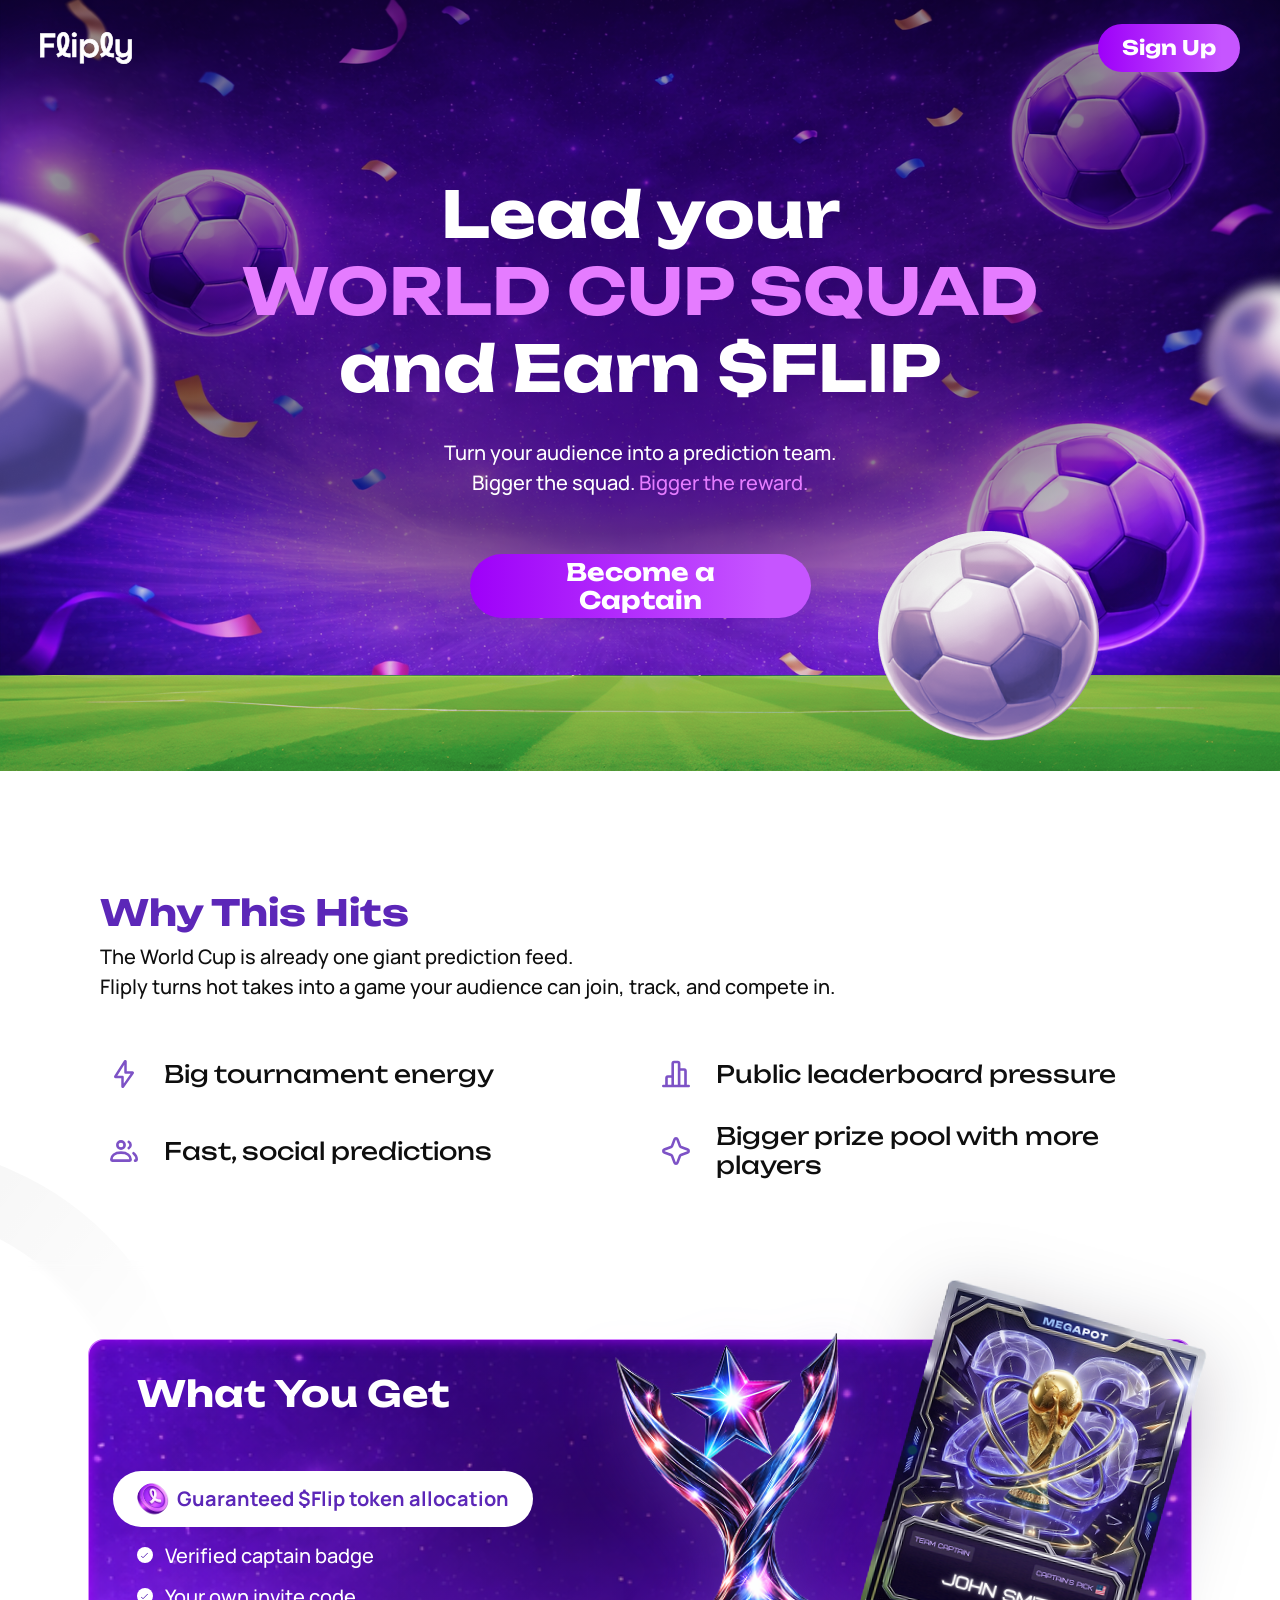
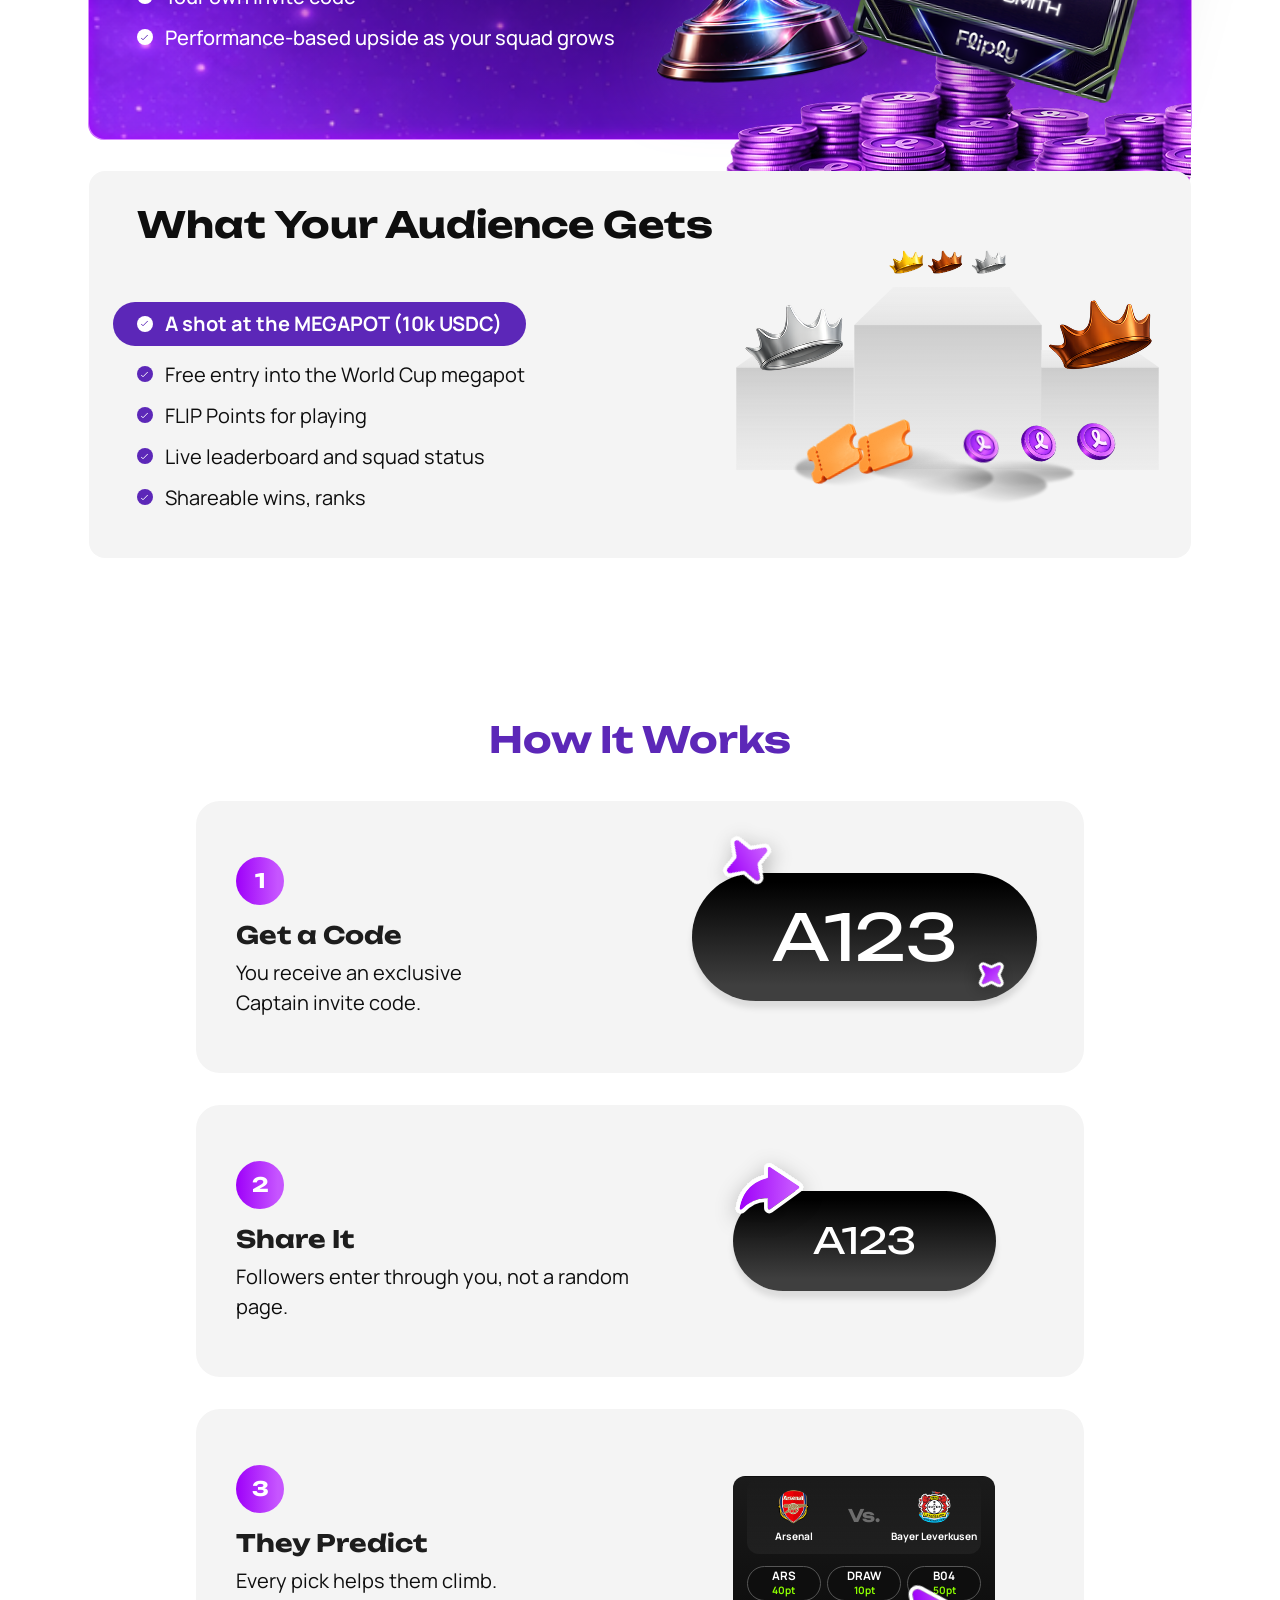
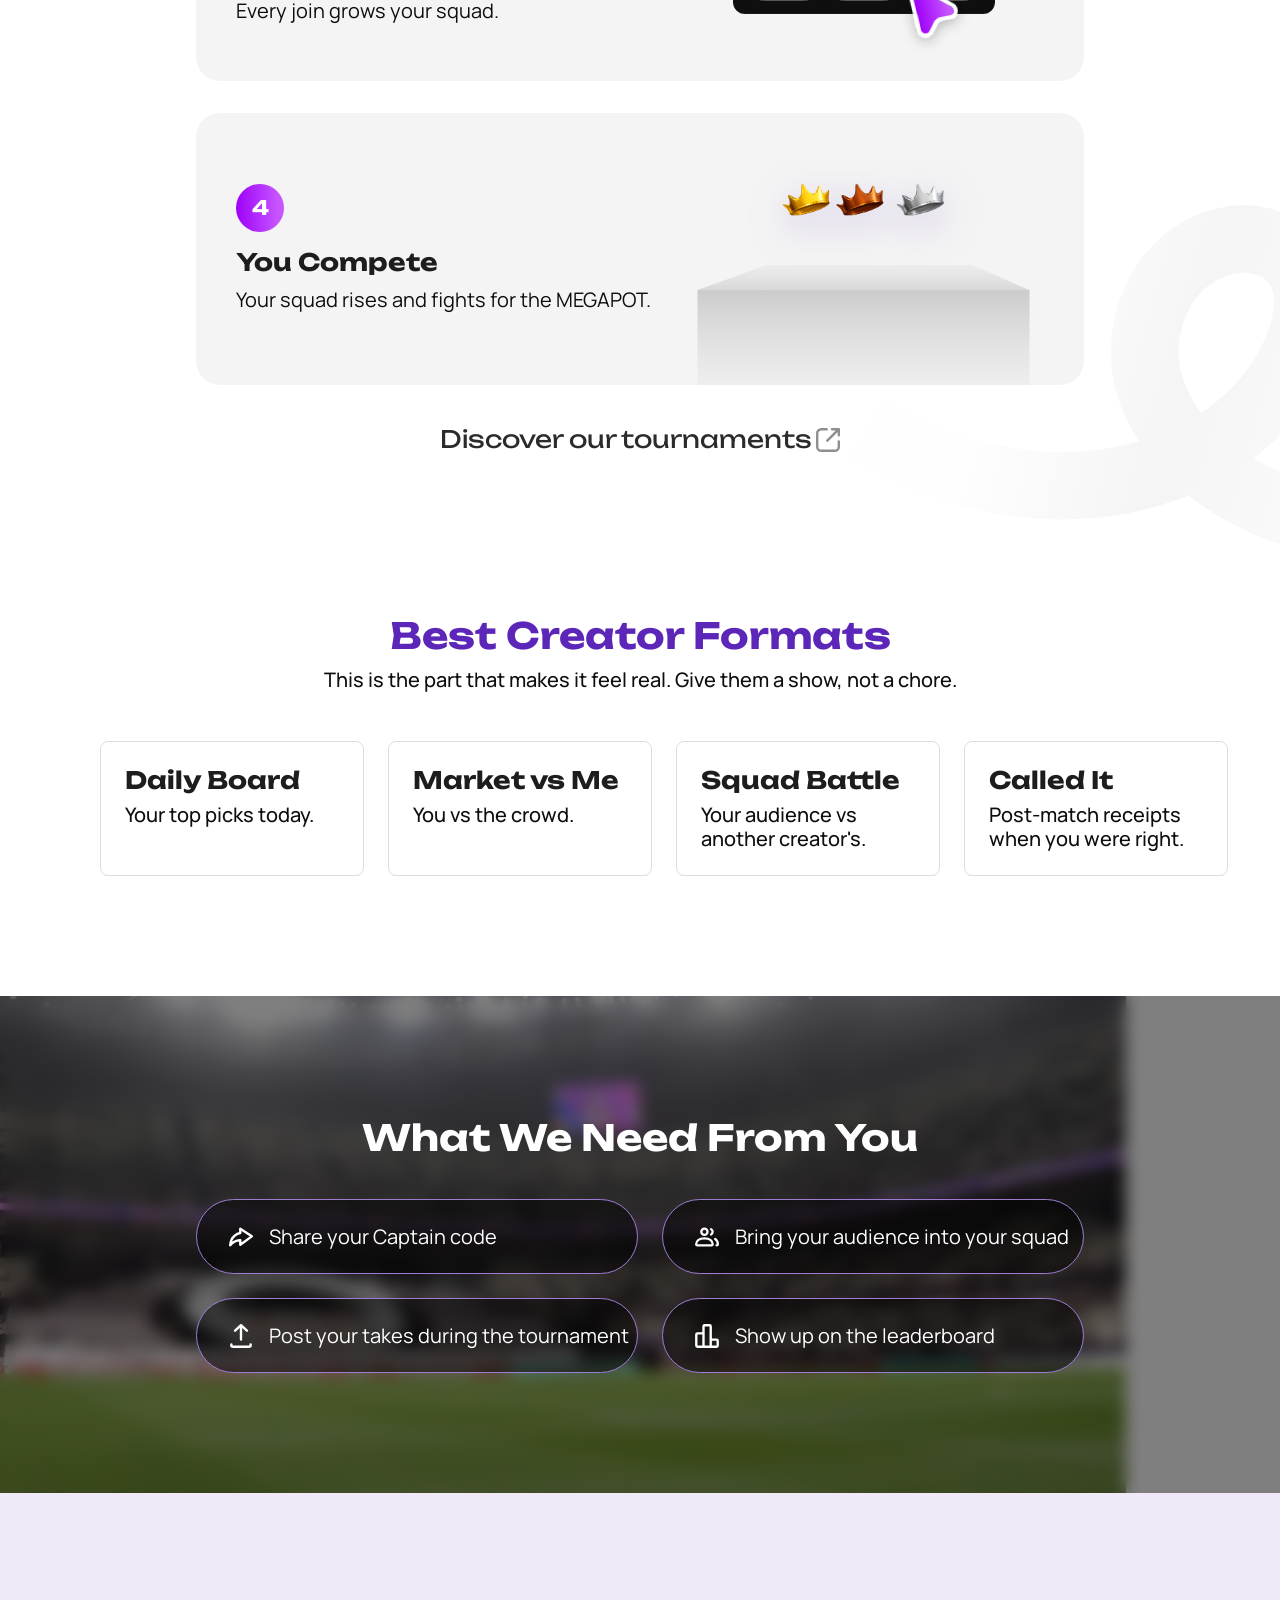
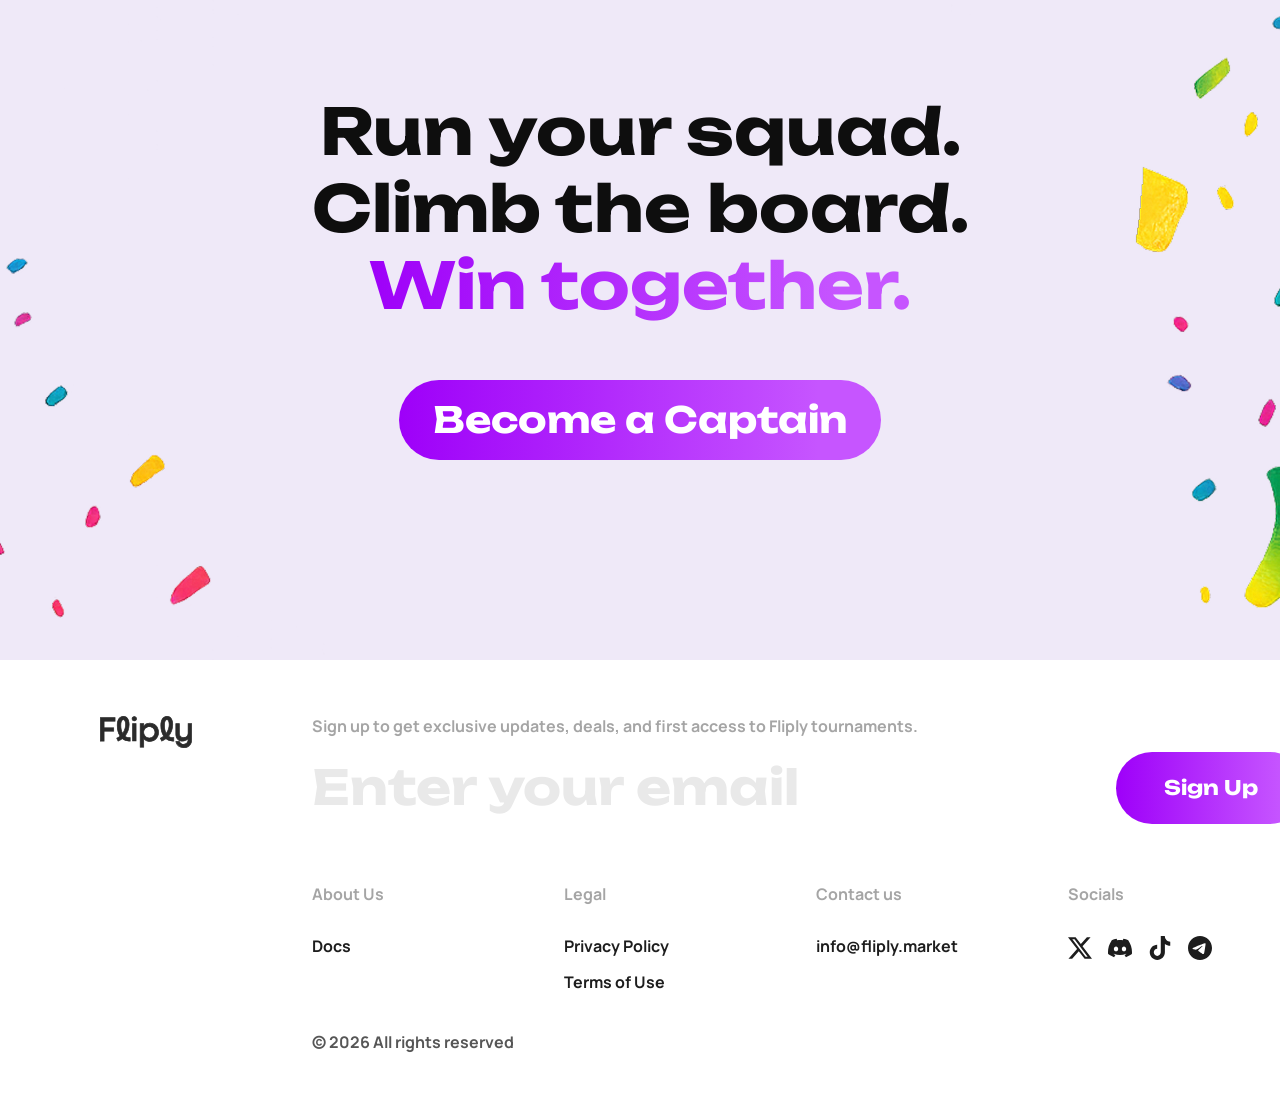
==== commit 2cf5e0a0: "fix: mobile pixel-perfect spacing to match Figma specs (#2) - CTA section: 350→306px (reduce padding" ====
--- a/index.html
+++ b/index.html
@@ -8,7 +8,7 @@
   <link rel="preconnect" href="https://fonts.googleapis.com">
   <link rel="preconnect" href="https://fonts.gstatic.com" crossorigin>
   <link href="https://fonts.googleapis.com/css2?family=Unbounded:wght@400;700&family=Manrope:wght@400;500;700&display=swap" rel="stylesheet">
-  <link rel="stylesheet" href="styles.css">
+  <link rel="stylesheet" href="styles.css?v=20260417j">
 </head>
 <body>
   <div class="page-wrapper">
@@ -27,7 +27,7 @@
       <img src="assets/logo/logo-white.svg" alt="Fliply" width="92" height="32">
     </a>
     <a href="#signup" class="header-btn">
-      <span>Become a captain</span>
+      <span>Sign Up</span>
     </a>
   </header>
 
@@ -36,7 +36,11 @@
     <div class="hero-bg">
       <img src="assets/backgrounds/hero-bg.png" alt="" aria-hidden="true" class="hero-bg-img">
       <div class="hero-bg-overlay"></div>
-    </div>
+      <img src="assets/backgrounds/hero-grass-strip.png" alt="" aria-hidden="true" class="hero-grass-strip">
+    </div>
+    <img src="assets/decorations/football-3d-right.png" alt="" aria-hidden="true" class="hero-football hero-football-left-blur">
+    <img src="assets/decorations/football-blur-small.png" alt="" aria-hidden="true" class="hero-football hero-football-right-blur">
+    <img src="assets/decorations/football-3d-left.png" alt="" aria-hidden="true" class="hero-football hero-football-botright">
     <div class="hero-content">
       <div class="hero-title-group">
         <h1 class="hero-title">
@@ -50,7 +54,7 @@
         </div>
       </div>
       <a href="#signup" class="btn-primary btn-hero">
-        <span>Become a captain</span>
+        <span>Become a Captain</span>
       </a>
     </div>
   </section>
@@ -148,14 +152,14 @@
           <div class="you-get-glow"></div>
         </div>
         <div class="you-get-images">
-          <div class="phone-mockup phone-mockup-1">
-            <img src="assets/images/phone-mockup.png" alt="">
-          </div>
-          <div class="phone-mockup phone-mockup-2">
-            <img src="assets/images/kol-reach.png" alt="">
-          </div>
-          <div class="phone-mockup-crowd">
-            <img src="assets/images/gemini-crowd.png" alt="">
+          <div class="you-get-star">
+            <img src="assets/decorations/step4-trophy.png" alt="" aria-hidden="true">
+          </div>
+          <div class="you-get-megapot">
+            <img src="assets/images/megapot-card.png" alt="" aria-hidden="true">
+          </div>
+          <div class="you-get-coins">
+            <img src="assets/decorations/treasure-coins.png" alt="" aria-hidden="true">
           </div>
         </div>
       </div>
@@ -208,7 +212,9 @@
             <img src="assets/decorations/coin-3d.png" alt="" class="treasure-coin treasure-coin-1">
             <img src="assets/decorations/coin-3d.png" alt="" class="treasure-coin treasure-coin-2">
             <img src="assets/decorations/coin-3d.png" alt="" class="treasure-coin treasure-coin-3">
+            <img src="assets/decorations/crown-silver.png" alt="" class="treasure-crown-side treasure-crown-left">
             <img src="assets/decorations/crown-trophy.png" alt="" class="treasure-crown">
+            <img src="assets/decorations/crown-bronze.png" alt="" class="treasure-crown-side treasure-crown-right">
             <img src="assets/decorations/voucher-icon.png" alt="" class="treasure-voucher treasure-voucher-1">
             <img src="assets/decorations/voucher-icon.png" alt="" class="treasure-voucher treasure-voucher-2">
           </div>
@@ -278,14 +284,14 @@
                 <div class="prediction-teams-inner">
                   <div class="team-col">
                     <div class="team-logo">
-                      <img src="assets/images/team-arsenal-1.png" alt="Arsenal">
+                      <img src="assets/images/team-arsenal.png" alt="Arsenal">
                     </div>
                     <span class="team-name">Arsenal</span>
                   </div>
                   <div class="vs-text">Vs.</div>
                   <div class="team-col">
                     <div class="team-logo">
-                      <img src="assets/images/team-leverkusen-1.png" alt="Bayer Leverkusen">
+                      <img src="assets/images/team-leverkusen.png" alt="Bayer Leverkusen">
                     </div>
                     <span class="team-name">Bayer Leverkusen</span>
                   </div>
@@ -399,17 +405,15 @@
 
   <!-- ===== CTA Bottom ===== -->
   <section class="cta-section" id="cta">
-    <div class="cta-bg">
-      <img src="assets/backgrounds/cta-crowd.png" alt="" aria-hidden="true">
-    </div>
+    <img src="assets/decorations/confetti-ribbons.png" alt="" aria-hidden="true" class="cta-confetti">
     <div class="cta-content">
       <h2>
         Run your squad.<br>
         Climb the board.<br>
         <span class="gradient-text">Win together.</span>
       </h2>
-      <a href="#signup" class="btn-primary btn-hero">
-        <span>Become a captain</span>
+      <a href="#signup" class="btn-primary btn-cta">
+        <span>Become a Captain</span>
       </a>
     </div>
   </section>
--- a/styles.css
+++ b/styles.css
@@ -162,6 +162,41 @@
   background: radial-gradient(ellipse 65% 70% at 47% 26%, rgba(23, 0, 50, 0.4) 23.56%, rgba(11, 0, 25, 0.5) 61.78%, transparent 100%);
 }
 
+/* Green grass strip at hero bottom */
+.hero-grass-strip {
+  position: absolute;
+  left: 0;
+  bottom: 0;
+  width: 100%;
+  height: 96px;
+  object-fit: cover;
+  display: block;
+  z-index: 1;
+}
+
+/* Hero 3D football decorations: 2 blurred (left-mid, right-mid) + 1 sharp (bottom-right) */
+.hero-football {
+  position: absolute;
+  z-index: 2;
+  pointer-events: none;
+  height: auto;
+}
+.hero-football-left-blur {
+  top: 180px;
+  left: 0;
+  width: 174px;
+}
+.hero-football-right-blur {
+  top: 260px;
+  right: 0;
+  width: 98px;
+}
+.hero-football-botright {
+  bottom: 30px;
+  right: 180px;
+  width: 222px;
+}
+
 .hero-content {
   position: relative;
   z-index: 2;
@@ -224,6 +259,12 @@
 }
 
 .btn-hero {
+  width: 341px;
+  height: 64px;
+  max-width: 100%;
+}
+
+.btn-cta {
   width: 482px;
   height: 80px;
   max-width: 100%;
@@ -232,9 +273,13 @@
 .btn-primary span {
   font-family: 'Unbounded', sans-serif;
   font-weight: 700;
-  font-size: 36px;
+  font-size: 24px;
   line-height: 1.2;
   color: var(--white);
+}
+
+.btn-cta span {
+  font-size: 36px;
 }
 
 /* ===== Decorative Flip Icons ===== */
@@ -521,63 +566,66 @@
   font-weight: 400;
 }
 
-/* Phone mockup images — sibling of card, positioned over it */
+/* "What You Get" decorative images — cosmic star + MEGAPOT + coins */
 .you-get-images {
   position: absolute;
   right: 0;
   top: 50%;
   transform: translateY(-50%);
   width: 573px;
-  height: 437px;
+  height: 500px;
   z-index: 1;
   pointer-events: none;
 }
 
-.phone-mockup {
-  position: absolute;
-  border-radius: 8px;
-  overflow: hidden;
-}
-
-.phone-mockup img {
+.you-get-star {
+  position: absolute;
+  left: -10px;
+  top: -10px;
+  width: 280px;
+  height: auto;
+  z-index: 2;
+}
+
+.you-get-star img {
+  width: 100%;
+  height: auto;
+  display: block;
+  filter: drop-shadow(0 10px 30px rgba(123, 82, 198, 0.35));
+}
+
+.you-get-megapot {
+  position: absolute;
+  right: 0;
+  top: 0;
+  width: 323px;
+  height: 406px;
+  z-index: 3;
+  transform: rotate(6deg);
+}
+
+.you-get-megapot img {
   width: 100%;
   height: 100%;
-  object-fit: cover;
-}
-
-.phone-mockup-1 {
-  left: 70px;
-  top: 27px;
-  width: 217px;
-  height: 463px;
-  transform: rotate(-6.37deg);
-}
-
-.phone-mockup-2 {
-  left: 276px;
-  top: -5px;
-  width: 268px;
-  height: 368px;
-  transform: rotate(9.62deg);
-  border-radius: 8px;
-}
-
-.phone-mockup-crowd {
+  object-fit: contain;
+  display: block;
+  filter: drop-shadow(0 20px 40px rgba(11, 0, 25, 0.25));
+}
+
+.you-get-coins {
   position: absolute;
   left: 0;
-  top: 163px;
-  width: 573px;
+  bottom: 0;
+  width: 100%;
   height: 274px;
-  border-radius: 16px;
-  overflow: hidden;
-}
-
-.phone-mockup-crowd img {
-  width: 166%;
-  height: 164%;
-  object-fit: cover;
-  margin-left: -25%;
-  margin-top: 10%;
+  z-index: 1;
+}
+
+.you-get-coins img {
+  width: 100%;
+  height: 100%;
+  object-fit: contain;
+  display: block;
 }
 
 /* ===== Audience Gets ===== */
@@ -698,56 +746,83 @@
   z-index: 4;
 }
 
+.treasure-crown-side {
+  position: absolute;
+  object-fit: contain;
+  z-index: 4;
+}
+
+.treasure-crown-left {
+  left: 8px;
+  top: 85px;
+  width: 102px;
+  height: 71px;
+}
+
+.treasure-crown-right {
+  right: 5px;
+  top: 80px;
+  width: 108px;
+  height: 75px;
+}
+
 .treasure-coin {
   position: absolute;
-  object-fit: cover;
-}
-
+  object-fit: contain;
+  z-index: 6;
+}
+
+/* Purple coins clustered bottom-right in front of podium */
 .treasure-coin-1 {
-  right: 55px;
-  top: 128px;
-  transform: rotate(-7deg);
-  width: 97px;
-  height: 97px;
+  right: 10px;
+  top: 170px;
+  transform: rotate(-6deg);
+  width: 105px;
+  height: 105px;
+  z-index: 5;
 }
 
 .treasure-coin-2 {
-  left: 145px;
-  top: 148px;
-  transform: rotate(15deg);
-  width: 80px;
-  height: 80px;
-  z-index: 2;
+  right: 70px;
+  top: 175px;
+  transform: rotate(8deg);
+  width: 100px;
+  height: 100px;
+  z-index: 6;
 }
 
 .treasure-coin-3 {
-  right: 105px;
-  top: 155px;
-  transform: rotate(-12deg);
-  width: 72px;
-  height: 72px;
-  z-index: 3;
+  right: 130px;
+  top: 180px;
+  transform: rotate(-10deg);
+  width: 95px;
+  height: 95px;
+  z-index: 7;
 }
 
 .treasure-voucher {
   position: absolute;
   object-fit: contain;
-}
-
+  z-index: 5;
+}
+
+/* Orange vouchers stacked bottom-left in front of podium */
 .treasure-voucher-1 {
-  left: 93px;
-  top: 138px;
-  width: 112px;
-  height: 112px;
-  transform: rotate(-15deg);
+  left: 90px;
+  top: 168px;
+  width: 118px;
+  height: 125px;
+  transform: rotate(-8deg);
+  z-index: 6;
 }
 
 .treasure-voucher-2 {
-  left: 28px;
-  top: 142px;
-  width: 112px;
-  height: 112px;
-  transform: rotate(-25deg);
+  left: 40px;
+  top: 175px;
+  width: 118px;
+  height: 125px;
+  transform: rotate(-18deg);
+  z-index: 5;
 }
 
 /* ===== How It Works ===== */
@@ -1066,20 +1141,20 @@
 .trophy-crown {
   position: absolute;
   left: 50%;
-  top: 0;
+  top: 30px;
   transform: translateX(-50%);
-  width: 191px;
-  height: 191px;
-  overflow: hidden;
-  border-radius: 50%;
+  width: 180px;
+  height: auto;
+  display: flex;
+  justify-content: center;
+  filter: drop-shadow(0 10px 20px rgba(123, 82, 198, 0.3));
 }
 
 .trophy-crown img {
-  width: 330%;
-  height: 220%;
-  object-fit: cover;
-  margin-left: -10%;
-  margin-top: -58%;
+  width: 100%;
+  height: auto;
+  object-fit: contain;
+  display: block;
 }
 
 /* Discover tournaments link */
@@ -1296,6 +1371,18 @@
   width: 100%;
   height: 100%;
   object-fit: cover;
+}
+
+/* Confetti ribbon overlay for CTA section */
+.cta-confetti {
+  position: absolute;
+  top: 0;
+  left: 0;
+  width: 100%;
+  height: 100%;
+  object-fit: cover;
+  pointer-events: none;
+  z-index: 1;
 }
 
 .cta-content {
@@ -1575,151 +1662,583 @@
   }
 }
 
-@media (max-width: 768px) {
+/* ===== Mobile (Figma 393px pixel-perfect) ===== */
+@media (max-width: 767px) {
+  .flip-deco { display: none; }
+
   .header {
-    padding: 0 20px;
-  }
+    height: 112px;
+    padding: 56px 16px 8px;
+    background: linear-gradient(180deg, var(--grey-950) 0%, rgba(14, 14, 14, 0) 100%);
+    backdrop-filter: none;
+    align-items: flex-end;
+  }
+  .header.scrolled {
+    background: linear-gradient(180deg, var(--grey-950) 0%, rgba(14, 14, 14, 0.9) 100%);
+    backdrop-filter: blur(12px);
+  }
+  .header-btn { display: none; }
+  .header .logo img { width: 92px; height: 32px; }
 
   .hero {
+    height: 449px;
+    min-height: 449px;
+    overflow: hidden;
+  }
+  .hero-bg-img {
+    content: url("assets/backgrounds/hero-bg-mobile.png");
+  }
+  .hero-bg-overlay {
+    background: radial-gradient(ellipse 50% 50% at 50% 30%, rgba(23, 0, 50, 0.3) 0%, rgba(11, 0, 25, 0.4) 60%, transparent 100%);
+  }
+  /* Mobile hero footballs: left-mid blur + top-right sharp + bottom-right sharp */
+  .hero-grass-strip { height: 48px; }
+  .hero-football-left-blur {
+    content: url("assets/decorations/football-3d-mobile-right.png");
+    top: 160px;
+    left: 0;
+    right: auto;
+    bottom: auto;
+    width: 38px;
     height: auto;
-    min-height: 600px;
-  }
-
+  }
+  .hero-football-right-blur {
+    content: url("assets/decorations/football-mobile-sharp-top.png");
+    top: 50px;
+    right: 16px;
+    left: auto;
+    bottom: auto;
+    width: 61px;
+    height: auto;
+  }
+  .hero-football-botright {
+    content: url("assets/decorations/football-3d-mobile-left.png");
+    bottom: 20px;
+    right: 16px;
+    width: 67px;
+    height: auto;
+  }
   .hero-content {
-    padding: 140px 20px 60px;
-  }
-
+    padding: 0 16px;
+    gap: 16px;
+    width: 100%;
+    max-width: 361px;
+    position: absolute;
+    left: 50%;
+    top: 50%;
+    transform: translate(-50%, calc(-50% + 23.5px));
+    align-items: center;
+  }
+  .hero-title-group {
+    gap: 16px;
+    width: 100%;
+  }
   .hero-title {
-    font-size: 36px;
-  }
-
+    font-size: 24px;
+    line-height: 120%;
+    width: 100%;
+    padding: 0;
+    max-width: 361px;
+  }
   .hero-subtitle {
+    font-size: 14px;
+    line-height: 125%;
+    font-weight: 400;
+    display: flex;
+    flex-direction: column;
+  }
+  .hero-subtitle p { display: inline; }
+  .btn-hero {
+    width: 217px;
+    height: 35px;
+    padding: 8px 16px;
+  }
+  .btn-primary span {
     font-size: 16px;
-  }
-
-  .btn-primary span {
+    line-height: 120%;
+  }
+
+  .why-section {
+    padding: 16px 16px 24px;
+  }
+  .why-section .container {
+    padding: 0;
+    gap: 24px;
+    max-width: 361px;
+  }
+  .why-section .section-header { gap: 8px; }
+  .why-section .section-title {
+    font-size: 20px;
+    line-height: 120%;
+  }
+  .why-section .section-subtitle {
+    font-size: 16px;
+    line-height: 150%;
+    font-weight: 400;
+  }
+  .why-grid {
+    gap: 16px;
+    padding: 0 16px;
+  }
+  .why-row {
+    flex-direction: column;
+    gap: 16px;
+  }
+  .why-item {
+    width: 100%;
+    gap: 16px;
+    border-radius: 0;
+  }
+  .why-icon {
+    width: 24px;
+    height: 24px;
+    border-radius: 99px;
+  }
+  .why-icon svg,
+  .why-icon img {
+    width: 24px;
+    height: 24px;
+  }
+  .why-item-text {
+    font-family: 'Manrope', sans-serif;
+    font-weight: 400;
+    font-size: 16px;
+    line-height: 125%;
+  }
+
+  .whatyouget-section {
+    padding: 16px 16px 24px;
+    backdrop-filter: none;
+  }
+  .whatyouget-section .container {
+    padding: 0;
+    gap: 24px;
+    max-width: 361px;
+  }
+  .card-wrapper { width: 100%; }
+
+  .you-get-card {
+    padding: 28px 0 32px;
+    gap: 28px;
+    min-height: 280px;
+    width: 100%;
+    overflow: hidden;
+  }
+  .you-get-bg img {
+    width: 200%;
+    height: 200%;
+    top: -40%;
+    left: -50%;
+  }
+  .you-get-header {
+    padding: 0 24px;
+    justify-content: flex-start;
+  }
+  .you-get-header h2 {
+    font-size: 20px;
+    line-height: 120%;
+  }
+  .you-get-body { gap: 16px; }
+  .token-pill {
+    margin: 0 12px;
+    padding: 12px;
+    gap: 8px;
+    width: auto;
+    max-width: calc(100% - 24px);
+  }
+  .token-pill .coin-icon {
+    width: 16px;
+    height: 16px;
+  }
+  .token-pill .coin-icon img {
+    width: 100%;
+    height: auto;
+    margin-top: 0;
+  }
+  .token-pill span {
+    font-size: 16px;
+    font-weight: 700;
+    line-height: 100%;
+    white-space: normal;
+  }
+  .check-item {
+    padding: 0 24px;
+    gap: 8px;
+  }
+  .check-item span {
+    font-size: 16px;
+    line-height: 125%;
+    font-weight: 500;
+  }
+
+  .audience-card {
+    padding: 28px 0 32px;
+    gap: 28px;
+    width: 100%;
+  }
+  .audience-header {
+    padding: 0 24px;
+    justify-content: center;
+  }
+  .audience-header h2 {
+    font-size: 20px;
+    line-height: 120%;
+    white-space: normal;
+    text-align: center;
+  }
+  .audience-body { gap: 16px; }
+  .megapot-pill {
+    margin: 0 12px;
+    padding: 12px;
+    gap: 8px;
+    width: auto;
+    max-width: calc(100% - 24px);
+  }
+  .megapot-pill span {
+    font-size: 16px;
+    font-weight: 700;
+    line-height: 100%;
+    white-space: normal;
+  }
+  .check-item-light span {
+    font-size: 16px;
+    font-weight: 400;
+  }
+
+  .howitworks-section {
+    padding: 40px 16px;
+  }
+  .howitworks-section .container {
+    padding: 0;
+    gap: 16px;
+    max-width: 361px;
+  }
+  .howitworks-title {
+    font-size: 20px;
+    line-height: 120%;
+  }
+  .howitworks-steps {
+    gap: 16px;
+  }
+
+  .step-card {
+    flex-direction: column;
+    padding: 16px;
+    gap: 0;
+    min-height: 218px;
+    align-items: center;
+    border-radius: 24px;
+  }
+  .step-content {
+    flex-direction: row;
+    align-items: flex-start;
+    gap: 16px;
+    width: 100%;
+    flex: none;
+  }
+  .step-number {
+    width: 40px;
+    height: 40px;
+    font-size: 20px;
+    line-height: 120%;
+    flex-shrink: 0;
+  }
+  .step-text {
+    flex: 1;
+    gap: 8px;
+    width: auto;
+  }
+  .step-text h3 {
+    font-size: 16px;
+    line-height: 120%;
+  }
+  .step-text p {
+    font-size: 16px;
+    line-height: 125%;
+  }
+  .step-text p br { display: none; }
+
+  .step-illustration {
+    width: 157px;
+    height: 119px;
+    flex-shrink: 0;
+  }
+
+  .code-display {
+    padding: 14px 35px;
+    width: 157px;
+    height: 46px;
+    border-radius: 74.5px;
+  }
+  .code-display .code-text {
     font-size: 24px;
-  }
-
-  .btn-primary {
-    padding: 14px 28px;
-  }
-
-  .why-section .section-title,
-  .you-get-header h2,
-  .audience-header h2,
-  .howitworks-title,
-  .formats-header h2,
+    line-height: 100%;
+  }
+  .sparkle-top-left {
+    left: 4px;
+    top: 2px;
+    width: 36px;
+    height: 36px;
+  }
+  .sparkle-bottom-right {
+    right: 4px;
+    bottom: 8px;
+    width: 26px;
+    height: 26px;
+  }
+
+  .share-display {
+    padding: 14px 35px;
+    width: 157px;
+    height: 46px;
+    border-radius: 74.5px;
+  }
+  .share-display .code-text {
+    font-size: 24px;
+    line-height: 100%;
+  }
+  .share-icon-float {
+    left: 97px;
+    top: 0;
+    width: 44px;
+    height: 44px;
+  }
+
+  .prediction-card {
+    width: 135.58px;
+    height: 76.86px;
+    padding: 0 0 6px;
+    gap: 6px;
+    border-radius: 6.01px;
+    transform: none;
+  }
+  .prediction-teams { padding: 0 6px; }
+  .prediction-teams-inner {
+    padding: 6px 0;
+    border-radius: 6.01px;
+  }
+  .team-logo {
+    width: 24px;
+    height: 24px;
+  }
+  .team-name {
+    font-size: 5.26px;
+    line-height: 125%;
+  }
+  .vs-text {
+    font-size: 9.01px;
+    line-height: 120%;
+    width: 24px;
+  }
+  .prediction-buttons {
+    gap: 3px;
+    padding: 0 6px;
+  }
+  .pred-btn {
+    padding: 3.76px 6.01px;
+    height: 18.03px;
+    border-radius: 37.18px;
+    border-width: 0.75px;
+  }
+  .pred-btn-label {
+    font-size: 6.01px;
+    line-height: 125%;
+  }
+  .pred-btn-pts {
+    font-size: 5.26px;
+    line-height: 125%;
+  }
+  .cursor-deco {
+    right: 0;
+    bottom: 2px;
+    width: 30px;
+    height: 30px;
+  }
+
+  .step-illustration-4 { overflow: hidden; }
+  .trophy-display {
+    width: 157px;
+    height: 119px;
+  }
+  .trophy-pedestal {
+    left: 6px;
+    bottom: 8px;
+    width: 145px;
+    height: 52px;
+  }
+  .trophy-crown {
+    left: 50%;
+    top: 14px;
+    width: 80px;
+    height: auto;
+  }
+  .trophy-crown img {
+    width: 100%;
+    height: auto;
+    margin: 0;
+  }
+
+  .discover-link {
+    gap: 4px;
+  }
+  .discover-link span {
+    font-size: 16px;
+    line-height: 120%;
+    color: var(--grey-700);
+    text-decoration: underline;
+  }
+  .discover-icon {
+    width: 16px;
+    height: 16px;
+  }
+
+  .formats-section {
+    padding: 40px 16px;
+  }
+  .formats-section .container {
+    padding: 0;
+    gap: 24px;
+    max-width: 361px;
+    align-items: stretch;
+  }
+  .formats-header {
+    gap: 8px;
+    max-width: 100%;
+  }
+  .formats-header h2 {
+    font-size: 20px;
+    line-height: 120%;
+  }
+  .formats-header p {
+    font-size: 16px;
+    font-weight: 400;
+    line-height: 125%;
+  }
+  .formats-grid {
+    flex-direction: column;
+    flex-wrap: nowrap;
+    gap: 24px;
+  }
+  .format-card {
+    width: 100%;
+    padding: 16px;
+    gap: 4px;
+    border-radius: 8px;
+    align-items: center;
+  }
+  .format-card h3 {
+    font-size: 16px;
+    line-height: 120%;
+    text-align: center;
+  }
+  .format-card p {
+    font-size: 16px;
+    line-height: 125%;
+    font-weight: 400;
+    text-align: center;
+  }
+
+  .need-section {
+    min-height: 448px;
+  }
+  .need-section .container {
+    padding: 64px 16px;
+    gap: 24px;
+    max-width: 100%;
+  }
   .need-section h2 {
-    font-size: 28px;
-  }
-
-  .why-item-text {
-    font-size: 18px;
-  }
-
+    font-size: 20px;
+    line-height: 120%;
+  }
   .need-grid {
     grid-template-columns: 1fr;
-  }
-
+    gap: 16px;
+    max-width: 361px;
+    width: 100%;
+    margin: 0 auto;
+  }
   .need-item {
-    border-radius: 24px;
-    padding: 20px 24px;
-  }
-
+    padding: 16px;
+    gap: 8px;
+    border-radius: 99px;
+    justify-content: center;
+  }
   .need-item span {
+    font-size: 16px;
+    font-weight: 400;
+    line-height: 125%;
     white-space: normal;
   }
 
+  .cta-section {
+    padding: 56px 16px;
+    min-height: 306px;
+    height: 306px;
+  }
+  .cta-bg {
+    width: 100%;
+    left: 0;
+    height: 229px;
+    top: 50%;
+    transform: translateY(-50%) rotate(-180deg);
+  }
+  .cta-content {
+    gap: 24px;
+    max-width: 361px;
+  }
   .cta-content h2 {
-    font-size: 36px;
-  }
-
-  .cta-section {
-    padding: 120px 24px;
-  }
-
-  .format-card {
+    font-size: 24px;
+    line-height: 120%;
+  }
+
+  .footer {
+    padding: 40px 16px;
+    min-height: auto;
+  }
+  .footer .container {
+    flex-direction: column;
+    gap: 40px;
+    padding: 0;
+    max-width: 361px;
+  }
+  .footer-logo { align-self: flex-start; }
+  .footer-right {
+    gap: 64px;
+    align-items: stretch;
     width: 100%;
   }
-
-  .footer-links {
-    flex-wrap: wrap;
-  }
-
-  .footer-col {
-    width: calc(50% - 16px);
-  }
-
+  .footer-signup {
+    gap: 24px;
+  }
+  .footer-signup-label {
+    font-size: 16px;
+    line-height: 125%;
+  }
+  .footer-email-row {
+    flex-direction: column;
+    align-items: stretch;
+    gap: 16px;
+  }
   .footer-email-input {
     font-size: 24px;
-  }
-
-  .footer-email-row {
-    flex-direction: column;
-  }
-
-  .howitworks-section .container,
-  .need-section .container {
-    padding: 80px 24px;
-  }
-
-  .step-text h3 {
-    font-size: 20px;
-  }
-
-  .step-text p,
-  .check-item span,
-  .token-pill span,
-  .megapot-pill span,
-  .need-item span,
-  .format-card p,
-  .why-section .section-subtitle {
-    font-size: 16px;
-  }
-}
-
-@media (max-width: 480px) {
-  .hero-title {
-    font-size: 28px;
-  }
-
-  .hero-content {
-    padding: 140px 16px 48px;
-    gap: 40px;
-  }
-
-  .btn-primary span {
-    font-size: 20px;
-  }
-
-  .code-display .code-text {
-    font-size: 36px;
-  }
-
-  .code-display,
-  .share-display {
-    padding: 24px 48px;
-  }
-
-  .share-display .code-text {
-    font-size: 28px;
-  }
-
-  .prediction-card {
-    width: 220px;
-    transform: scale(0.9);
-  }
-
-  .footer-email-input {
-    font-size: 20px;
-  }
-
-  .cta-content h2 {
-    font-size: 28px;
-  }
-
-  .flip-deco {
-    display: none;
-  }
-}
+    line-height: 120%;
+  }
+  .footer-signup-btn {
+    width: 142px;
+    height: 40px;
+    padding: 0 24px;
+    align-self: flex-start;
+  }
+  .footer-signup-btn span { font-size: 20px; }
+  .footer-bottom { gap: 40px; }
+  .footer-links {
+    display: grid;
+    grid-template-columns: 1fr 1fr;
+    gap: 32px 48px;
+  }
+  .footer-col {
+    width: auto;
+    gap: 24px;
+  }
+  .footer-col:last-child { flex: none; }
+}
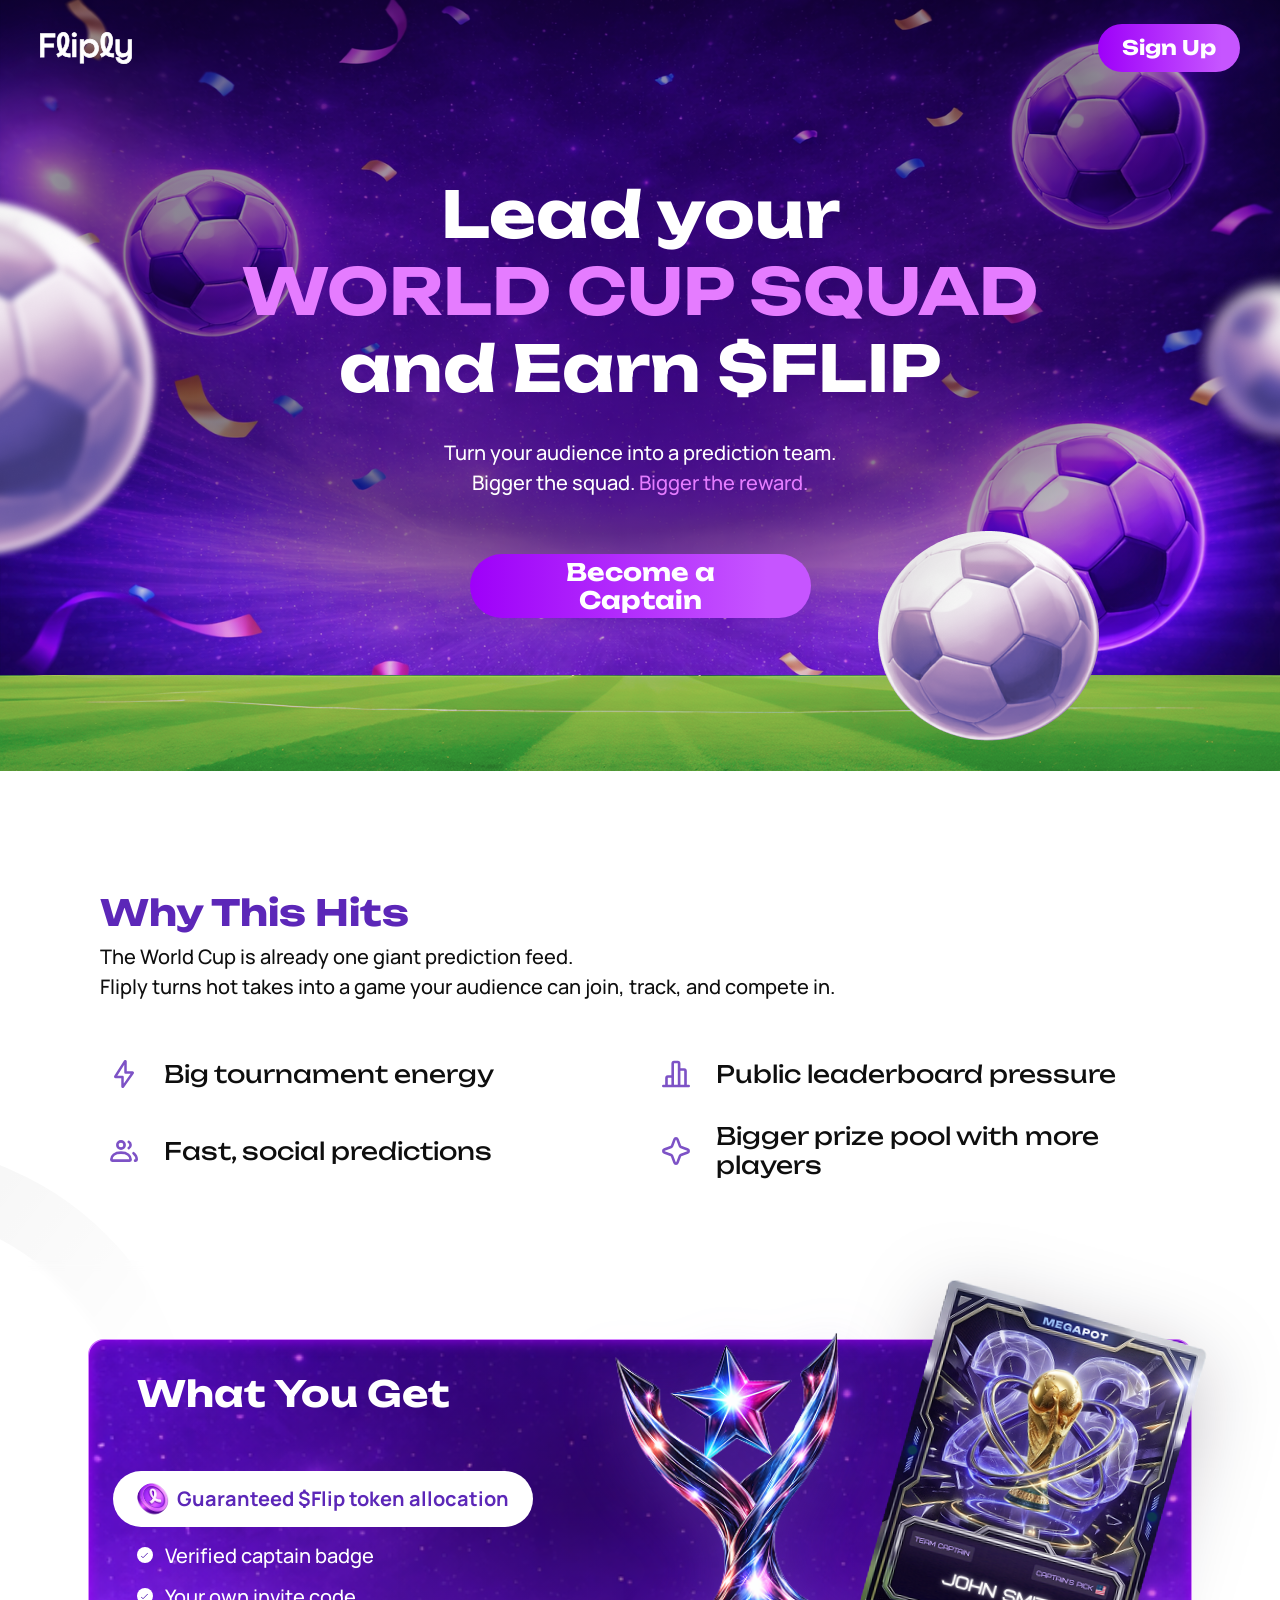
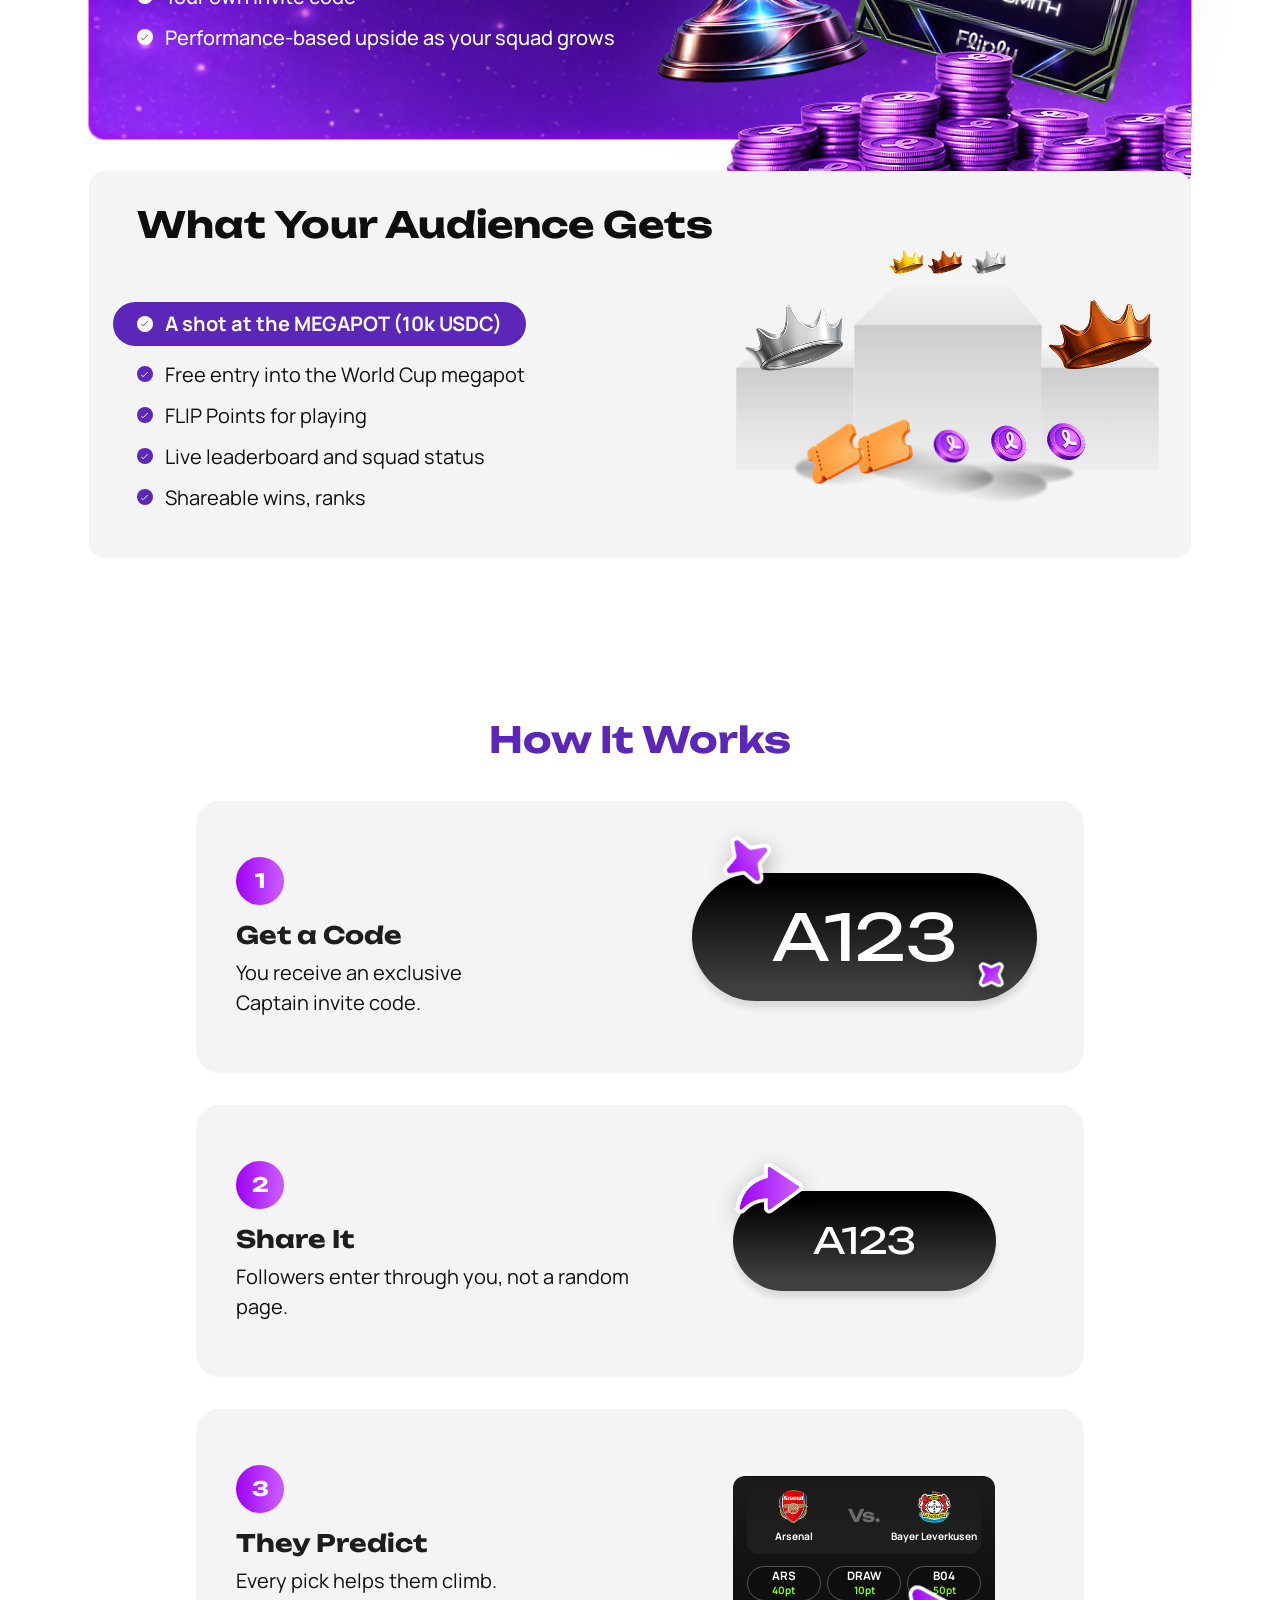
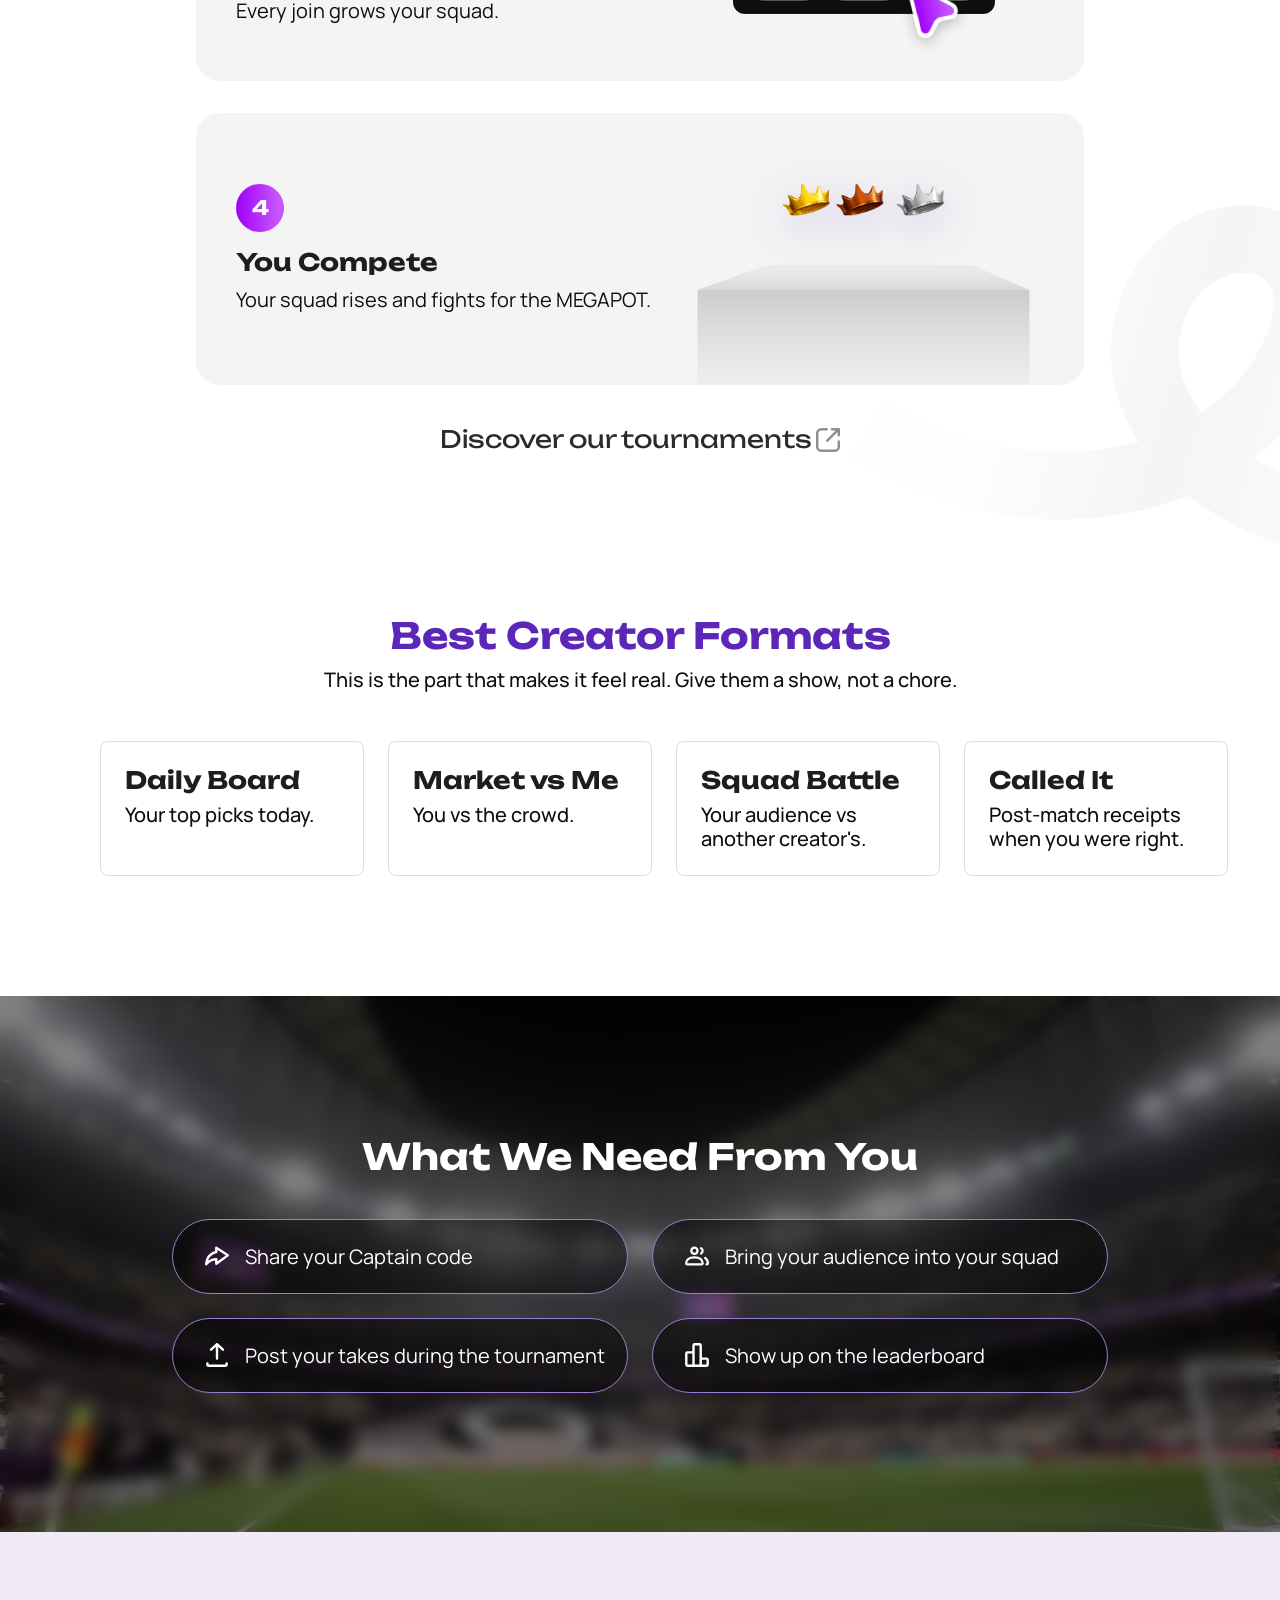
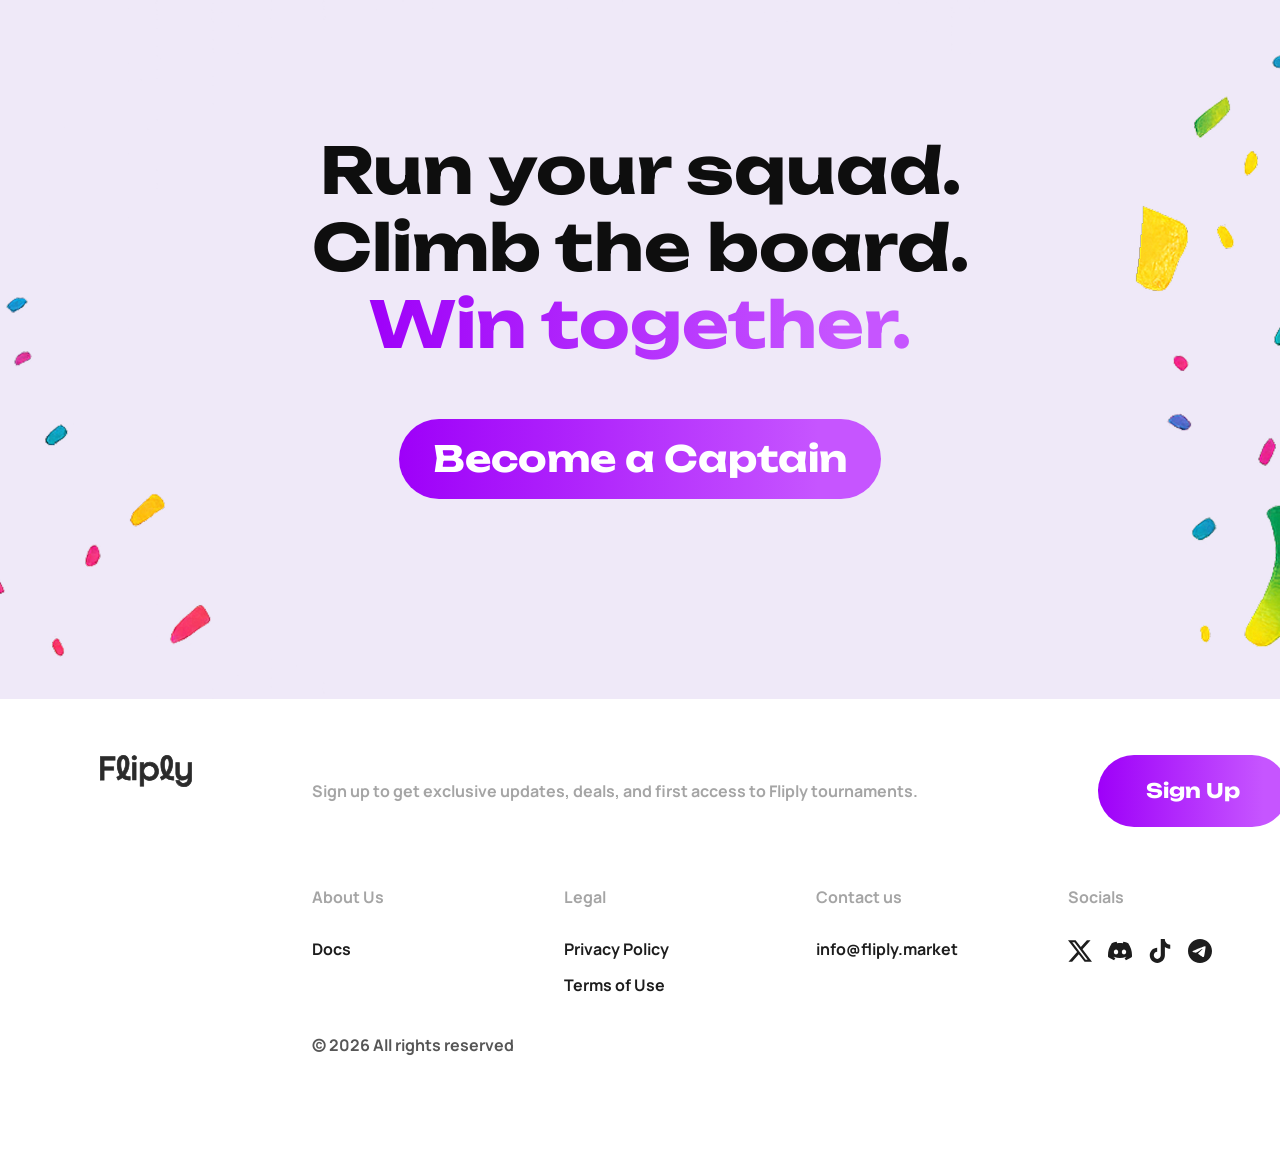
==== commit 0ba6d226: "feat: wire CTAs to Google Form, polish sections, add legal PDFs - All CTAs (header, hero, bottom CTA" ====
--- a/index.html
+++ b/index.html
@@ -8,7 +8,7 @@
   <link rel="preconnect" href="https://fonts.googleapis.com">
   <link rel="preconnect" href="https://fonts.gstatic.com" crossorigin>
   <link href="https://fonts.googleapis.com/css2?family=Unbounded:wght@400;700&family=Manrope:wght@400;500;700&display=swap" rel="stylesheet">
-  <link rel="stylesheet" href="styles.css?v=20260417j">
+  <link rel="stylesheet" href="styles.css?v=20260417o">
 </head>
 <body>
   <div class="page-wrapper">
@@ -26,7 +26,7 @@
     <a href="#" class="logo">
       <img src="assets/logo/logo-white.svg" alt="Fliply" width="92" height="32">
     </a>
-    <a href="#signup" class="header-btn">
+    <a href="https://docs.google.com/forms/d/e/1FAIpQLSfbc6IPjvQBjFuPbPK4csInXaGL_S9Uw_YgLVR8rOlG8e55uA/viewform?usp=publish-editor" target="_blank" rel="noopener" class="header-btn">
       <span>Sign Up</span>
     </a>
   </header>
@@ -53,7 +53,7 @@
           <p>Bigger the squad. <span class="highlight-pink">Bigger the reward.</span></p>
         </div>
       </div>
-      <a href="#signup" class="btn-primary btn-hero">
+      <a href="https://docs.google.com/forms/d/e/1FAIpQLSfbc6IPjvQBjFuPbPK4csInXaGL_S9Uw_YgLVR8rOlG8e55uA/viewform?usp=publish-editor" target="_blank" rel="noopener" class="btn-primary btn-hero">
         <span>Become a Captain</span>
       </a>
     </div>
@@ -412,7 +412,7 @@
         Climb the board.<br>
         <span class="gradient-text">Win together.</span>
       </h2>
-      <a href="#signup" class="btn-primary btn-cta">
+      <a href="https://docs.google.com/forms/d/e/1FAIpQLSfbc6IPjvQBjFuPbPK4csInXaGL_S9Uw_YgLVR8rOlG8e55uA/viewform?usp=publish-editor" target="_blank" rel="noopener" class="btn-primary btn-cta">
         <span>Become a Captain</span>
       </a>
     </div>
@@ -429,10 +429,9 @@
         <div class="footer-signup">
           <p class="footer-signup-label">Sign up to get exclusive updates, deals, and first access to Fliply tournaments.</p>
           <div class="footer-email-row">
-            <input type="email" class="footer-email-input" placeholder="Enter your email" aria-label="Email address">
-            <button class="footer-signup-btn" type="button">
+            <a href="https://docs.google.com/forms/d/e/1FAIpQLSfbc6IPjvQBjFuPbPK4csInXaGL_S9Uw_YgLVR8rOlG8e55uA/viewform?usp=publish-editor" target="_blank" rel="noopener" class="footer-signup-btn">
               <span>Sign Up</span>
-            </button>
+            </a>
           </div>
         </div>
         <!-- Footer Bottom -->
@@ -447,8 +446,8 @@
             <div class="footer-col">
               <span class="footer-col-title">Legal</span>
               <div class="footer-col-links">
-                <a href="#">Privacy Policy</a>
-                <a href="#">Terms of Use</a>
+                <a href="assets/docs/privacy-policy.pdf" target="_blank" rel="noopener">Privacy Policy</a>
+                <a href="assets/docs/terms-of-use.pdf" target="_blank" rel="noopener">Terms of Use</a>
               </div>
             </div>
             <div class="footer-col">
--- a/styles.css
+++ b/styles.css
@@ -618,7 +618,7 @@
   bottom: 0;
   width: 100%;
   height: 274px;
-  z-index: 1;
+  z-index: 4;
 }
 
 .you-get-coins img {
@@ -774,7 +774,7 @@
 
 /* Purple coins clustered bottom-right in front of podium */
 .treasure-coin-1 {
-  right: 10px;
+  right: 40px;
   top: 170px;
   transform: rotate(-6deg);
   width: 105px;
@@ -783,7 +783,7 @@
 }
 
 .treasure-coin-2 {
-  right: 70px;
+  right: 100px;
   top: 175px;
   transform: rotate(8deg);
   width: 100px;
@@ -792,7 +792,7 @@
 }
 
 .treasure-coin-3 {
-  right: 130px;
+  right: 160px;
   top: 180px;
   transform: rotate(-10deg);
   width: 95px;
@@ -1264,6 +1264,10 @@
 .need-section {
   position: relative;
   overflow: hidden;
+  min-height: 536px;
+  display: flex;
+  flex-direction: column;
+  justify-content: center;
 }
 
 .need-bg {
@@ -1274,11 +1278,12 @@
 
 .need-bg img {
   position: absolute;
-  width: 123%;
-  height: 272%;
-  top: -128%;
-  left: -12%;
+  width: 100%;
+  height: 100%;
+  top: 0;
+  left: 0;
   object-fit: cover;
+  object-position: center;
 }
 
 .need-overlay {
@@ -1296,9 +1301,11 @@
   flex-direction: column;
   align-items: center;
   gap: 40px;
-  max-width: 936px;
+  width: 936px;
+  max-width: 100%;
   margin: 0 auto;
-  padding: 120px 24px;
+  padding: 120px 0;
+  box-sizing: border-box;
 }
 
 .need-section h2 {
@@ -1312,7 +1319,7 @@
 
 .need-grid {
   display: grid;
-  grid-template-columns: 1fr 1fr;
+  grid-template-columns: repeat(2, minmax(0, 1fr));
   gap: 24px;
   width: 100%;
 }
@@ -1443,11 +1450,13 @@
 
 .footer-signup {
   display: flex;
-  flex-direction: column;
-  gap: 16px;
+  flex-direction: row;
+  align-items: center;
+  gap: 24px;
 }
 
 .footer-signup-label {
+  flex: 1;
   font-family: 'Manrope', sans-serif;
   font-weight: 700;
   font-size: 16px;
@@ -1494,6 +1503,7 @@
   flex-shrink: 0;
   width: 190px;
   height: 72px;
+  text-decoration: none;
   transition: transform 0.2s ease, box-shadow 0.2s ease;
 }
 
@@ -1705,7 +1715,7 @@
   .hero-football-right-blur {
     content: url("assets/decorations/football-mobile-sharp-top.png");
     top: 50px;
-    right: 16px;
+    right: 0;
     left: auto;
     bottom: auto;
     width: 61px;
@@ -2208,6 +2218,8 @@
     width: 100%;
   }
   .footer-signup {
+    flex-direction: column;
+    align-items: stretch;
     gap: 24px;
   }
   .footer-signup-label {
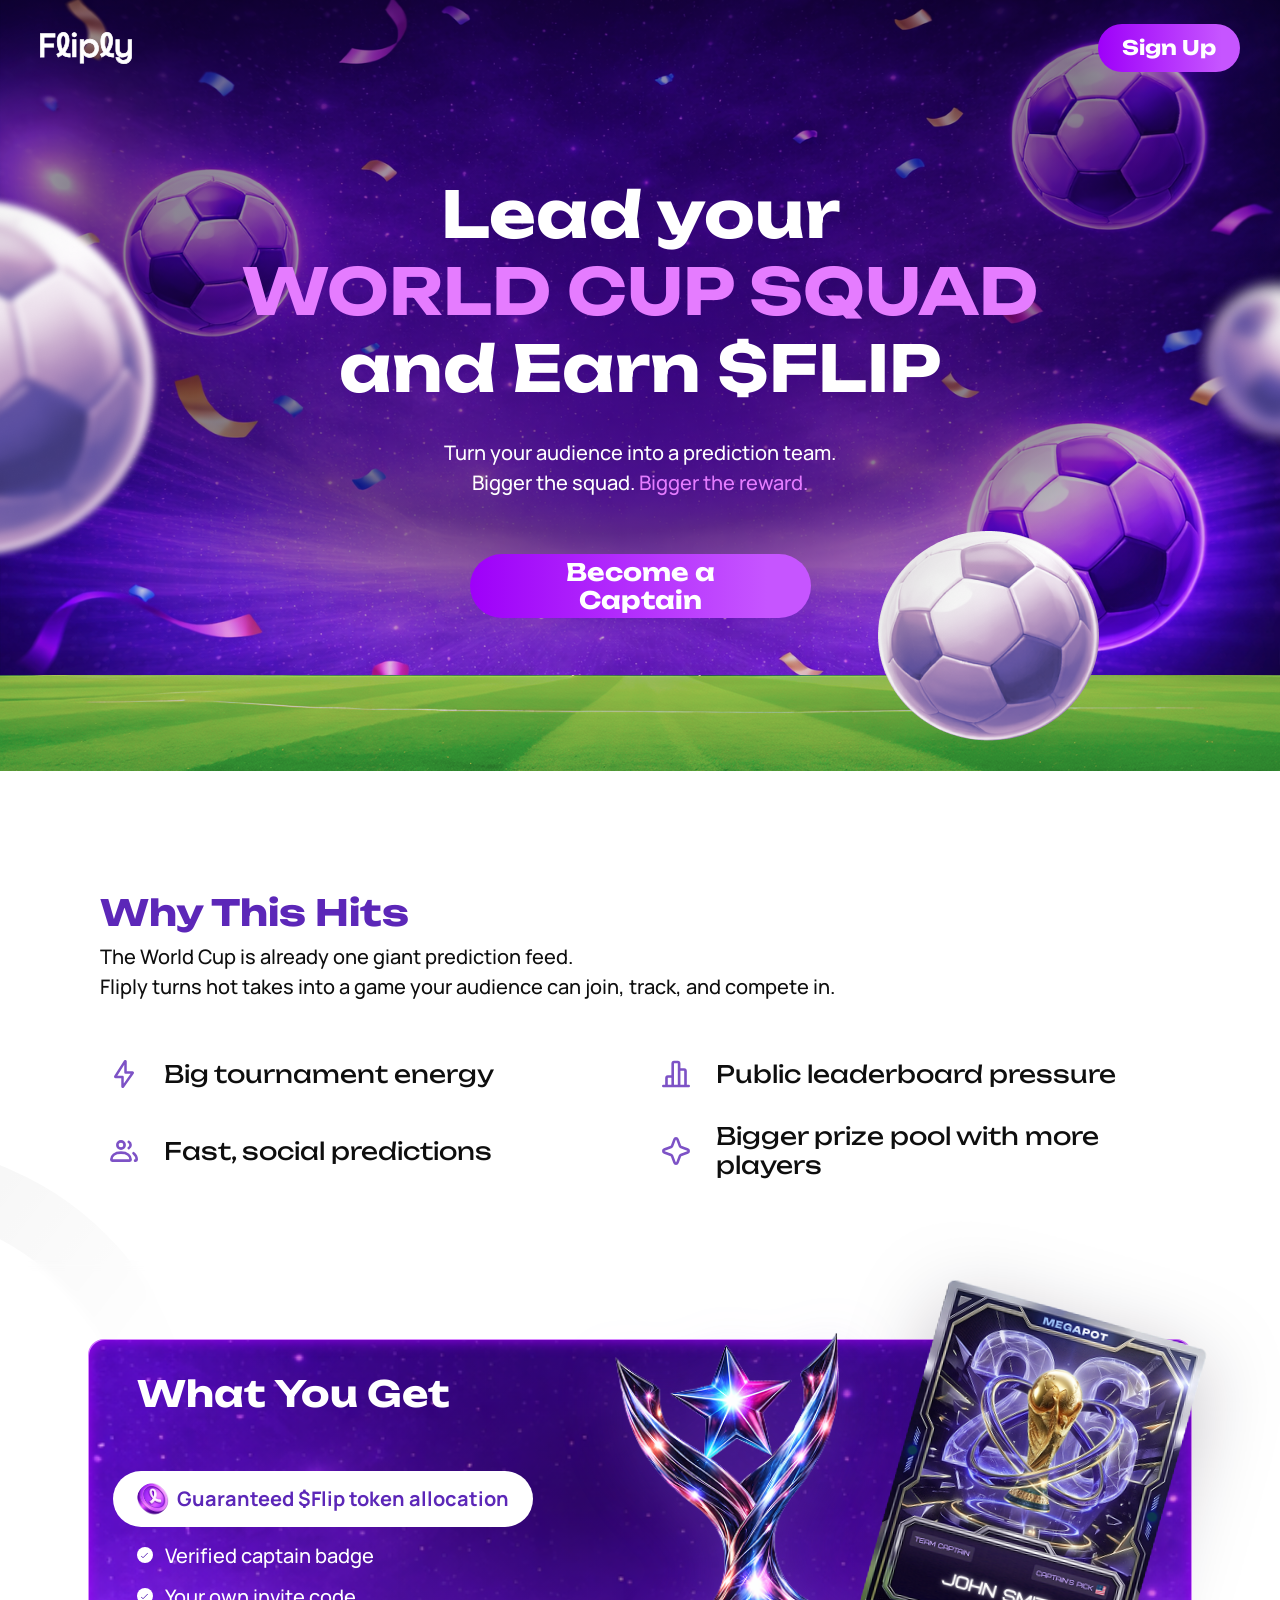
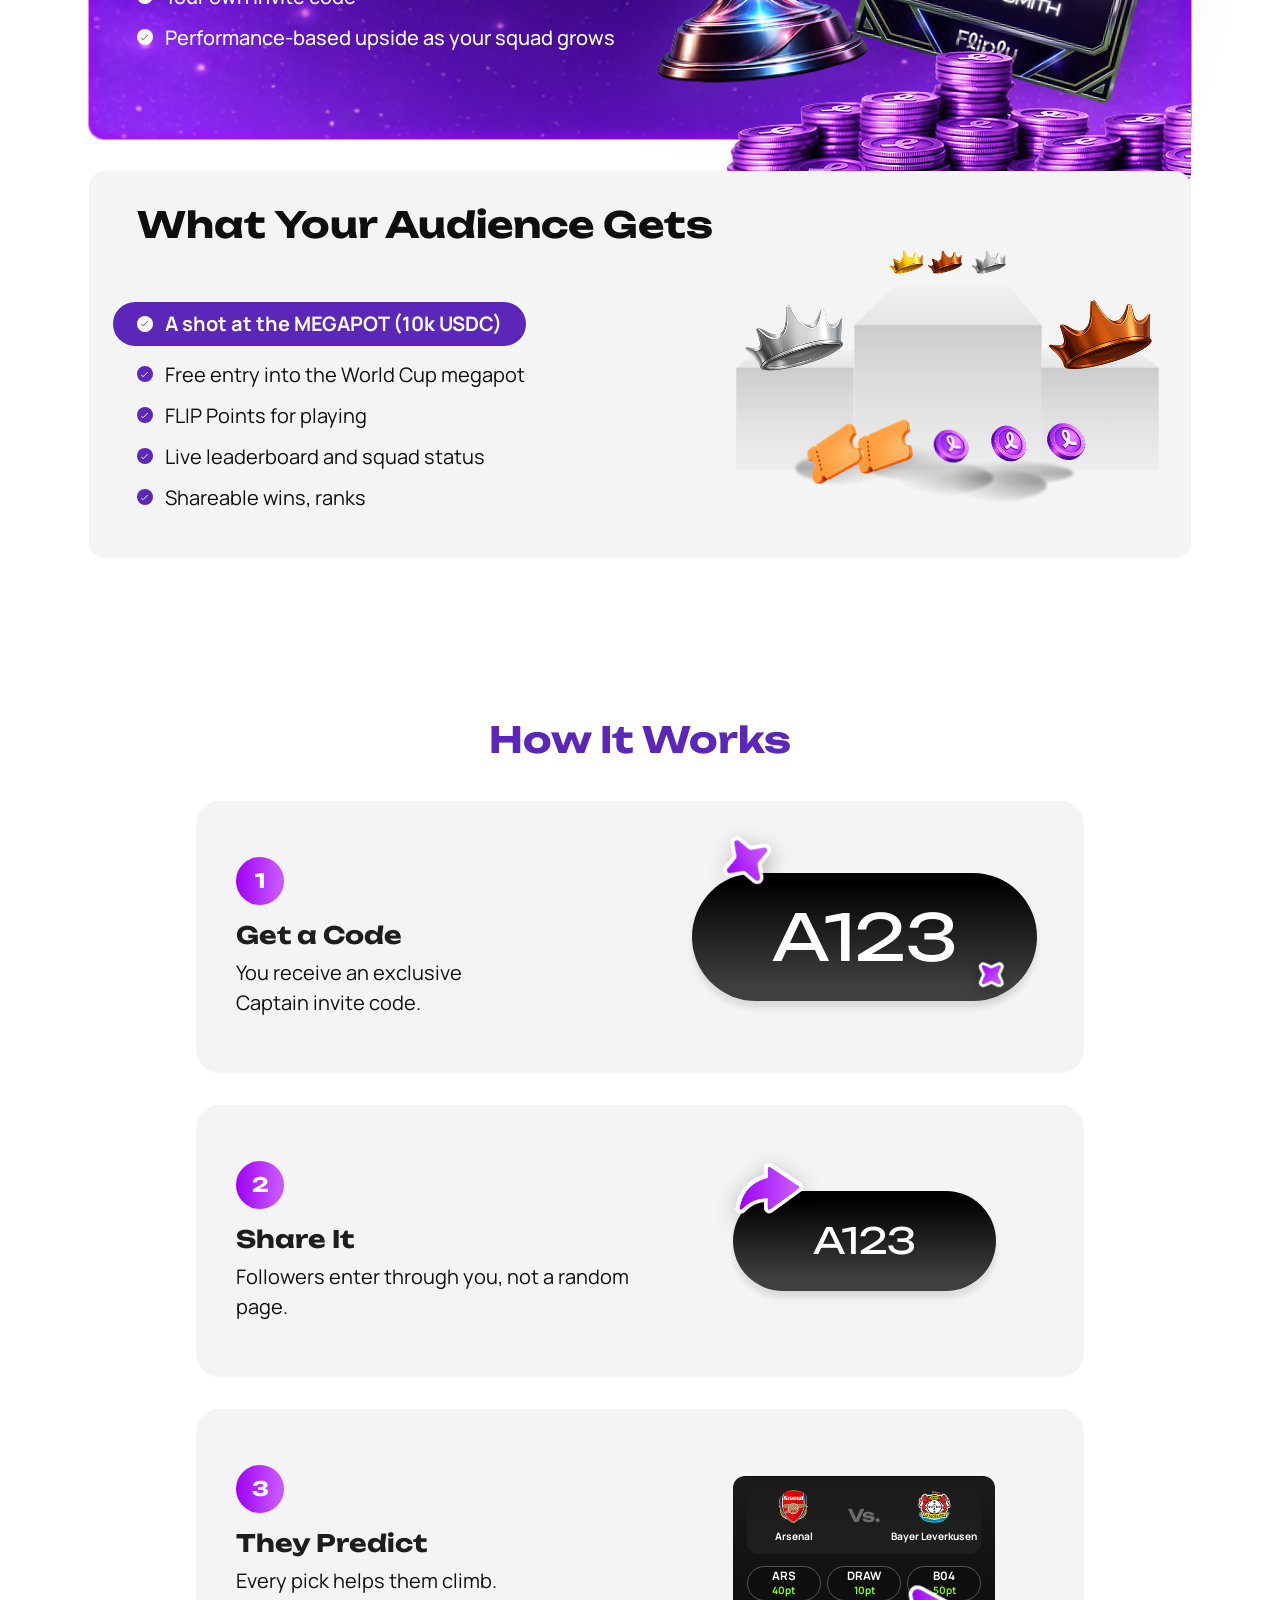
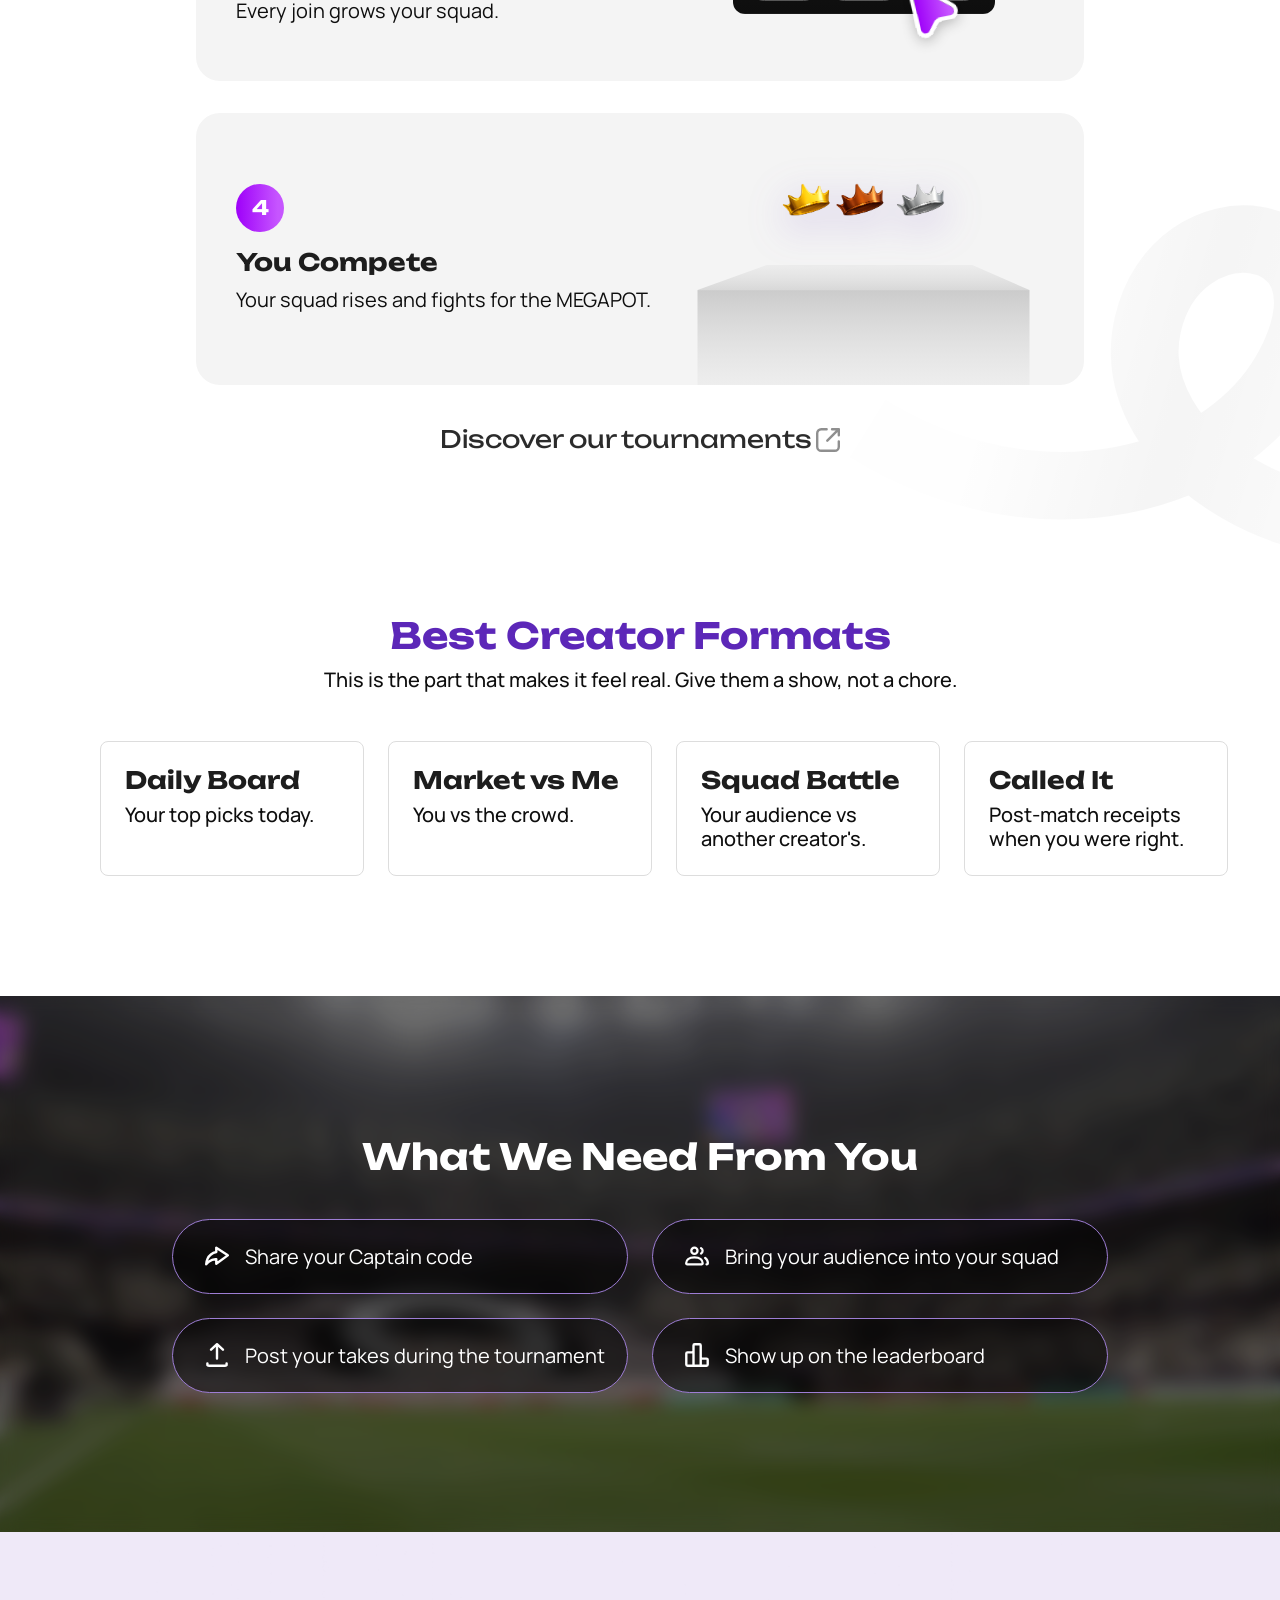
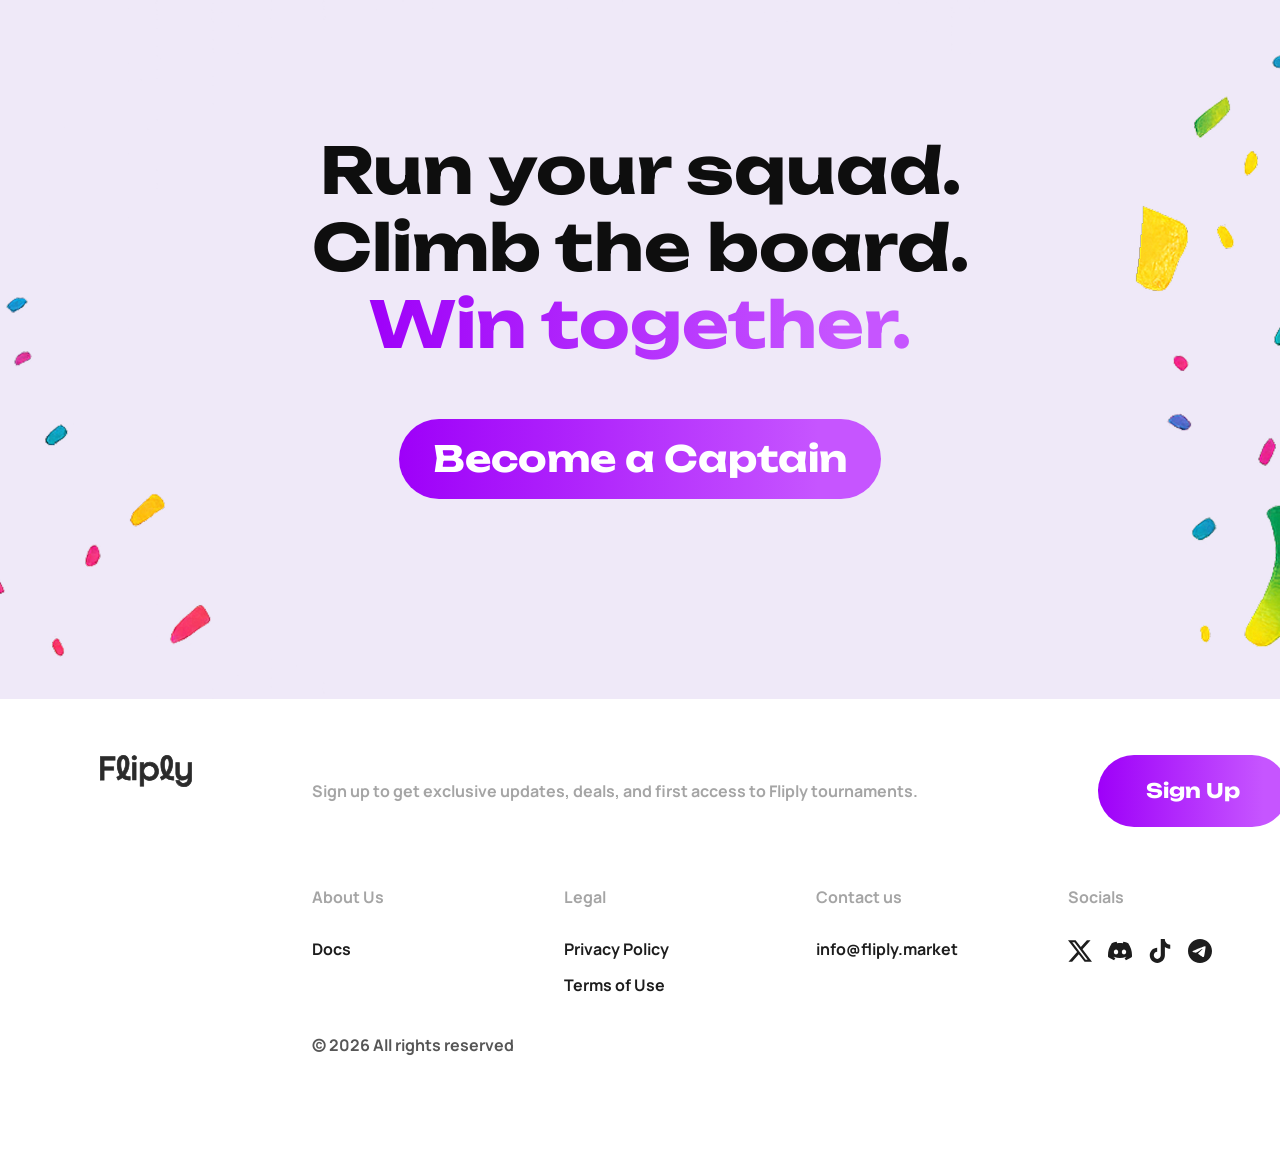
==== commit 1cad2480: "fix: correct stadium background in What We Need section - Replace oversized what-we-need-bg.png (200" ====
--- a/index.html
+++ b/index.html
@@ -8,7 +8,7 @@
   <link rel="preconnect" href="https://fonts.googleapis.com">
   <link rel="preconnect" href="https://fonts.gstatic.com" crossorigin>
   <link href="https://fonts.googleapis.com/css2?family=Unbounded:wght@400;700&family=Manrope:wght@400;500;700&display=swap" rel="stylesheet">
-  <link rel="stylesheet" href="styles.css?v=20260417o">
+  <link rel="stylesheet" href="styles.css?v=20260417r">
 </head>
 <body>
   <div class="page-wrapper">
@@ -377,7 +377,7 @@
   <!-- ===== What We Need From You ===== -->
   <section class="need-section" id="need">
     <div class="need-bg">
-      <img src="assets/backgrounds/what-we-need-bg.png" alt="" aria-hidden="true">
+      <img src="assets/backgrounds/what-we-need-bg.png?v=2" alt="" aria-hidden="true">
     </div>
     <div class="need-overlay"></div>
     <div class="container">
--- a/styles.css
+++ b/styles.css
@@ -1289,7 +1289,7 @@
 .need-overlay {
   position: absolute;
   inset: 0;
-  background: rgba(0, 0, 0, 0.5);
+  background: rgba(0, 0, 0, 0.15);
   backdrop-filter: blur(8px);
   z-index: 1;
 }
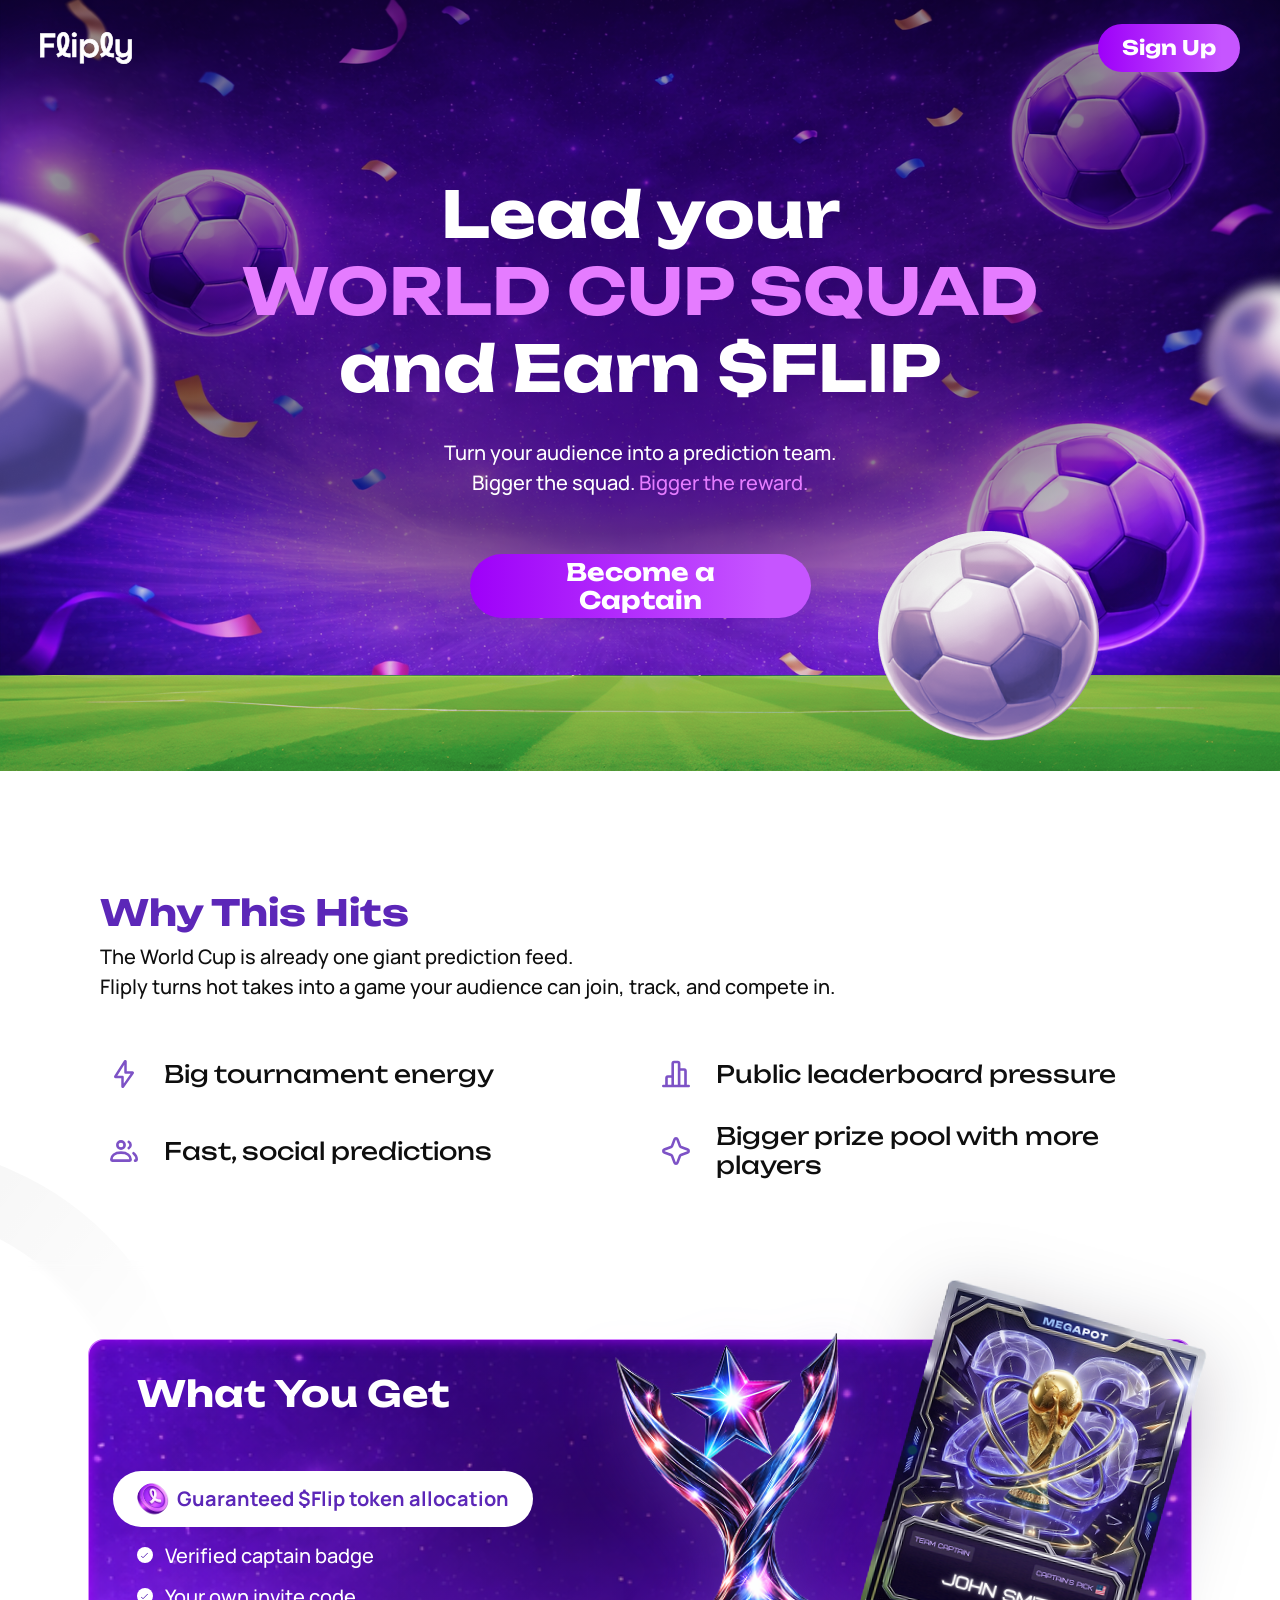
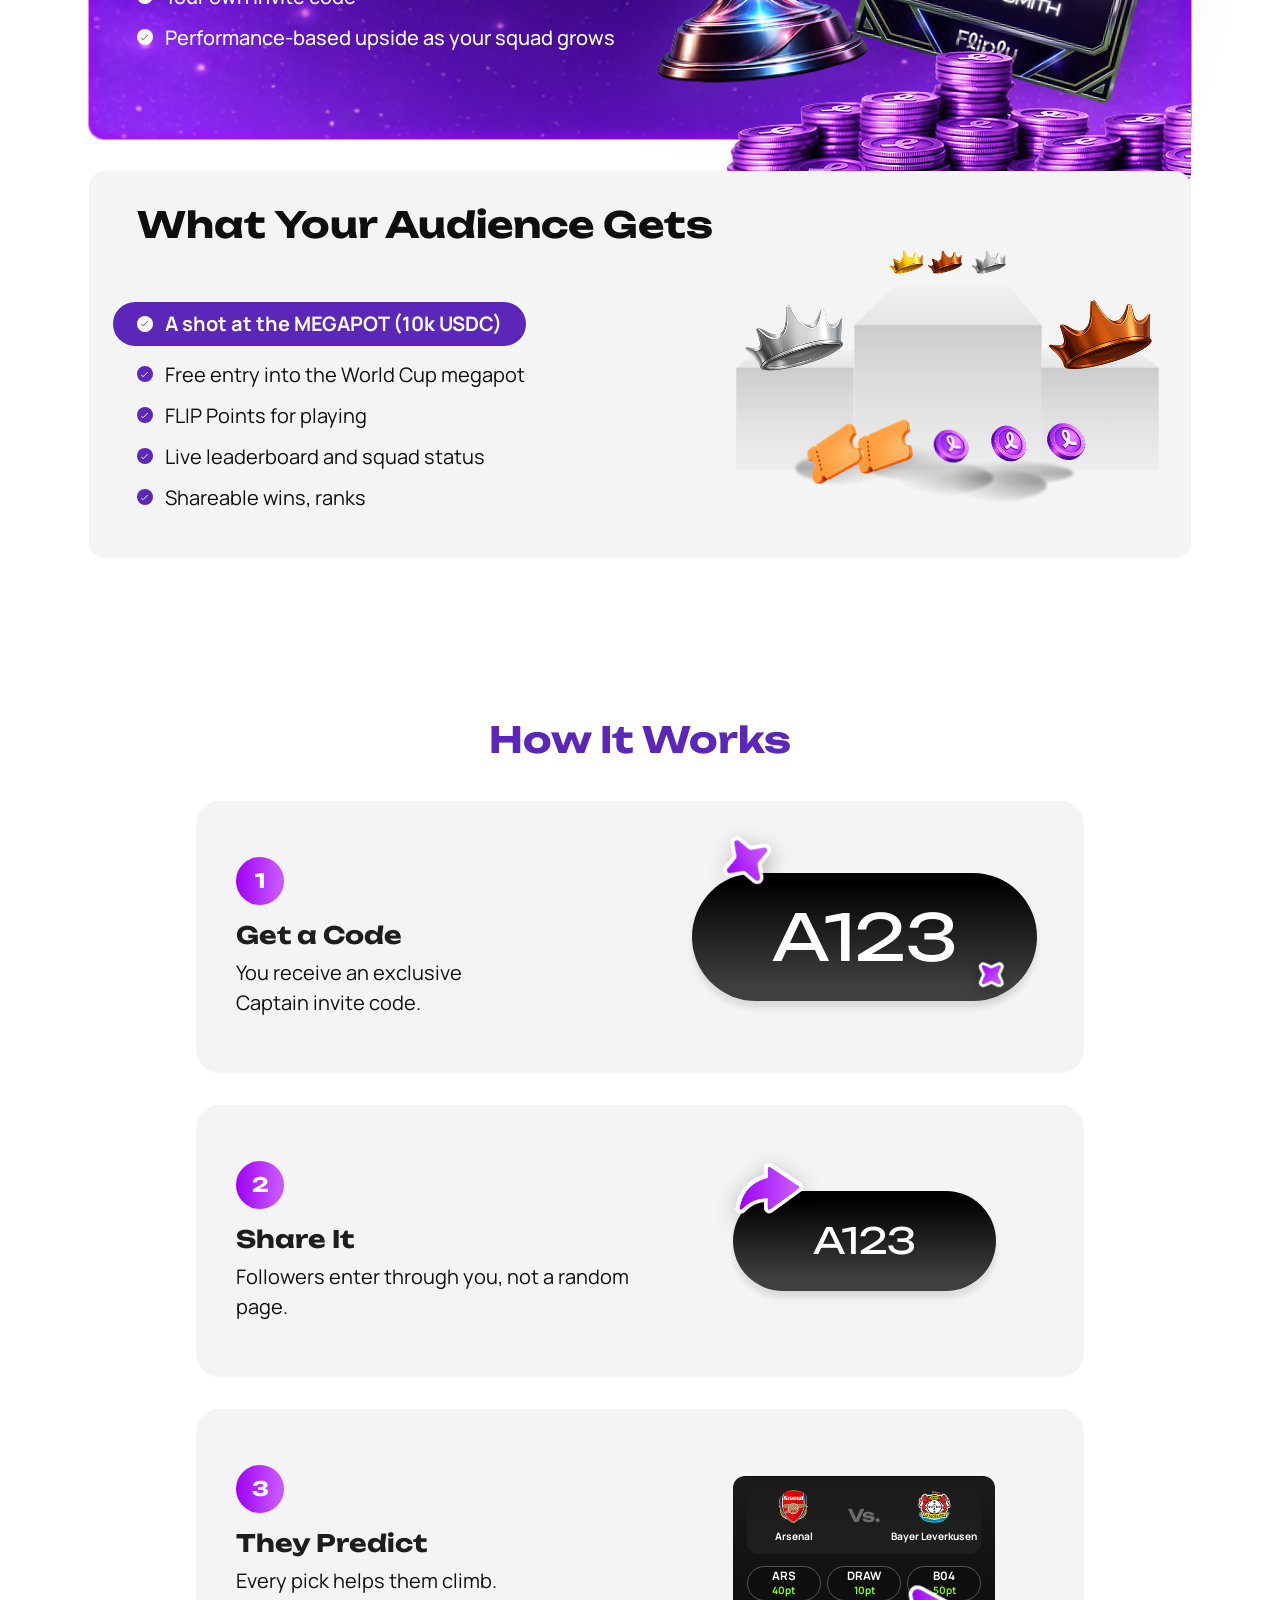
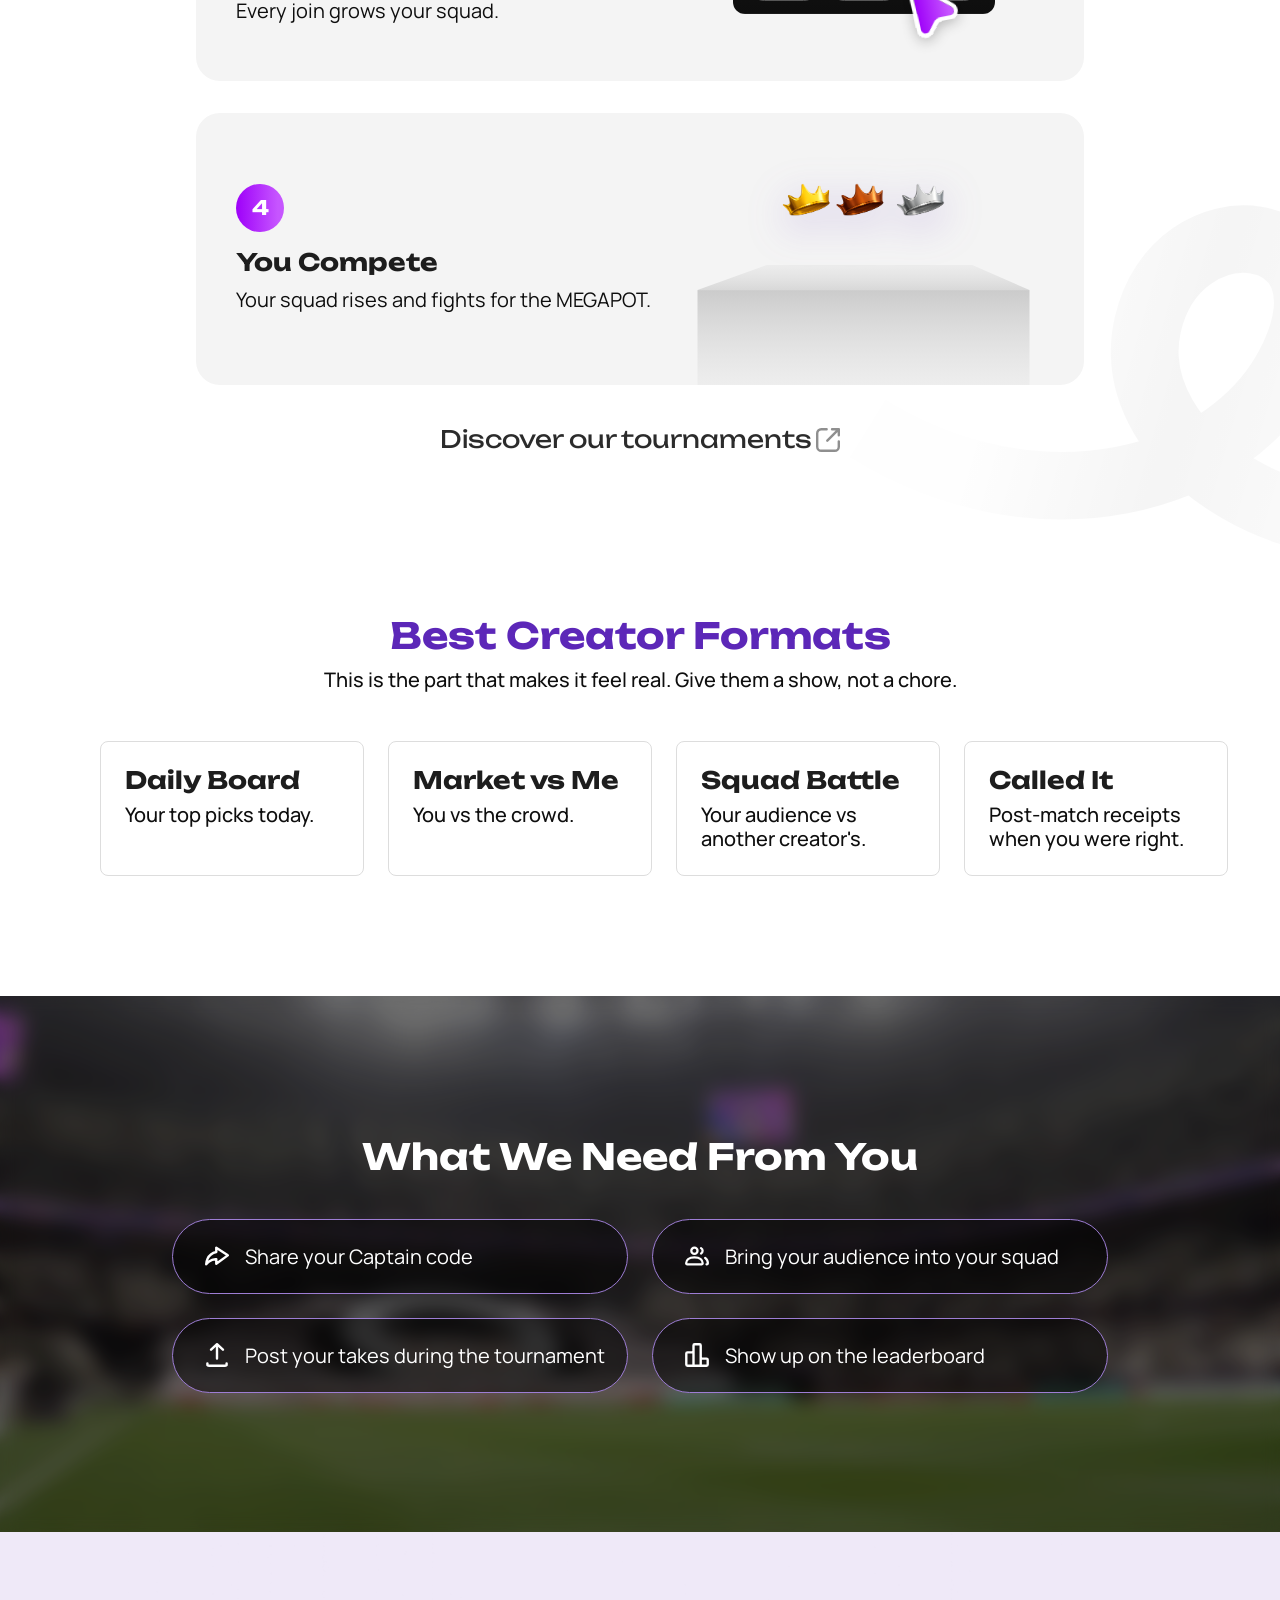
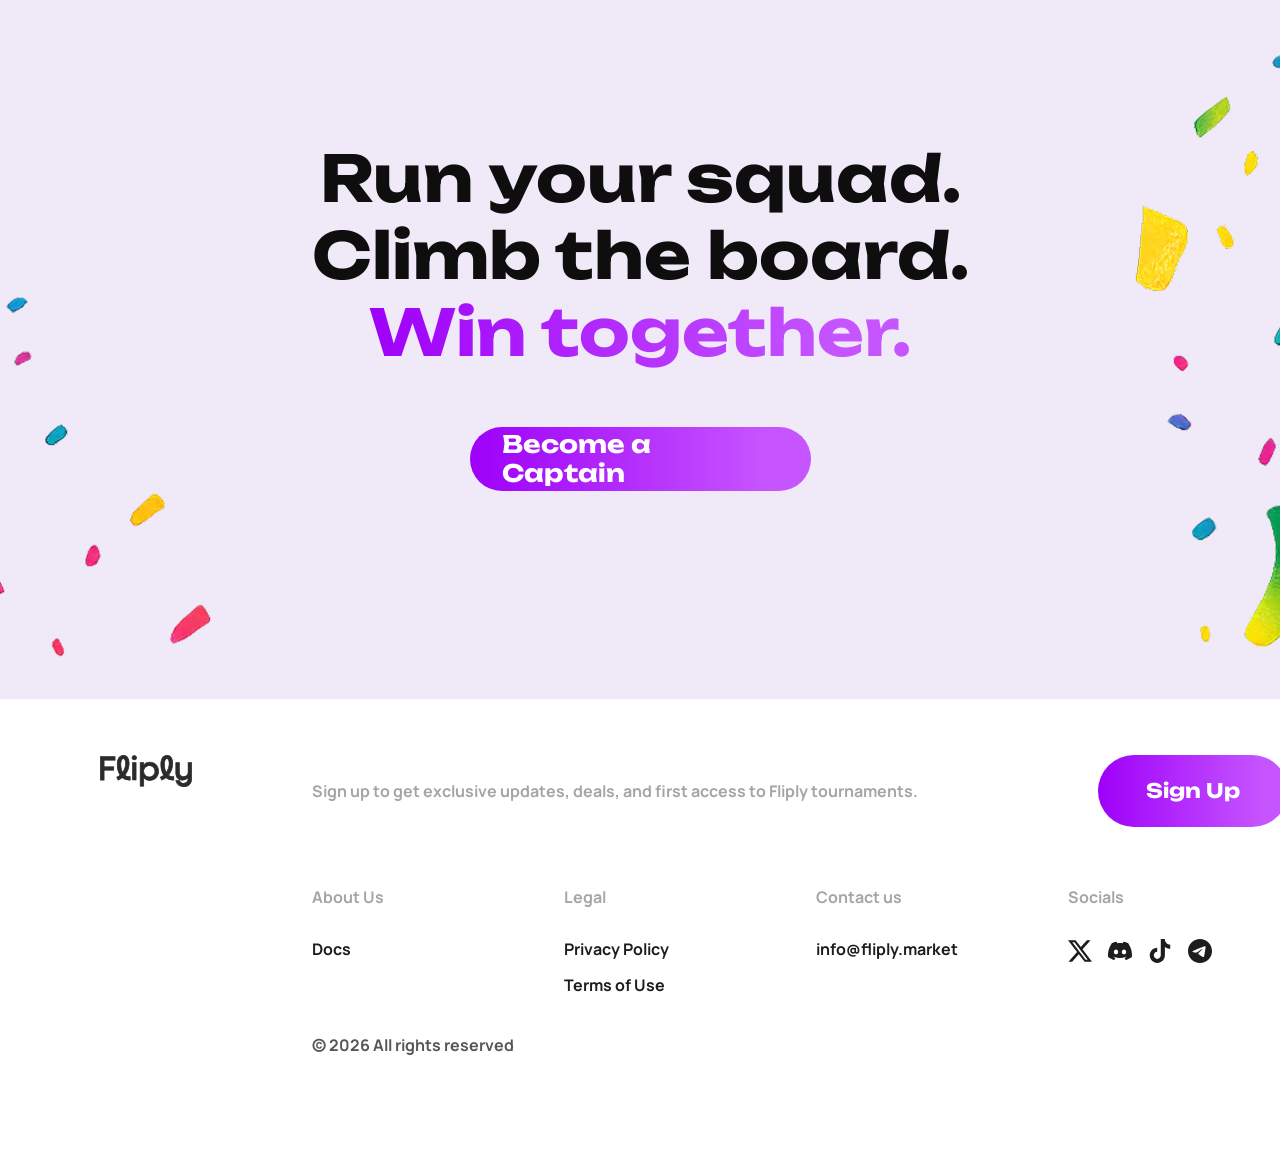
==== commit e2fbe3f6: "feat: update signup.js to use new API endpoint and improve form handling - Changed the API endpoint " ====
--- a/index.html
+++ b/index.html
@@ -1,476 +1,497 @@
 <!DOCTYPE html>
 <html lang="en">
+
 <head>
   <meta charset="UTF-8">
   <meta name="viewport" content="width=device-width, initial-scale=1.0">
   <title>Fliply - Lead Your World Cup Squad & Earn $FLIP</title>
-  <meta name="description" content="Turn your audience into a prediction team. Bigger the squad. Bigger the reward. Join the Fliply World Cup prediction market.">
+  <meta name="description"
+    content="Turn your audience into a prediction team. Bigger the squad. Bigger the reward. Join the Fliply World Cup prediction market.">
   <link rel="preconnect" href="https://fonts.googleapis.com">
   <link rel="preconnect" href="https://fonts.gstatic.com" crossorigin>
-  <link href="https://fonts.googleapis.com/css2?family=Unbounded:wght@400;700&family=Manrope:wght@400;500;700&display=swap" rel="stylesheet">
-  <link rel="stylesheet" href="styles.css?v=20260417r">
+  <link
+    href="https://fonts.googleapis.com/css2?family=Unbounded:wght@400;700&family=Manrope:wght@400;500;700&display=swap"
+    rel="stylesheet">
+  <link rel="stylesheet" href="styles.css?v=20260419b">
 </head>
+
 <body>
   <div class="page-wrapper">
 
-  <!-- Decorative Flip Icons -->
-  <div class="flip-deco flip-deco-left">
-    <img src="assets/decorations/flip-icon-deco.svg" alt="" aria-hidden="true">
-  </div>
-  <div class="flip-deco flip-deco-right">
-    <img src="assets/decorations/flip-icon-deco-2.svg" alt="" aria-hidden="true">
-  </div>
-
-  <!-- ===== Header ===== -->
-  <header class="header" id="header">
-    <a href="#" class="logo">
-      <img src="assets/logo/logo-white.svg" alt="Fliply" width="92" height="32">
-    </a>
-    <a href="https://docs.google.com/forms/d/e/1FAIpQLSfbc6IPjvQBjFuPbPK4csInXaGL_S9Uw_YgLVR8rOlG8e55uA/viewform?usp=publish-editor" target="_blank" rel="noopener" class="header-btn">
-      <span>Sign Up</span>
-    </a>
-  </header>
-
-  <!-- ===== Hero ===== -->
-  <section class="hero" id="hero">
-    <div class="hero-bg">
-      <img src="assets/backgrounds/hero-bg.png" alt="" aria-hidden="true" class="hero-bg-img">
-      <div class="hero-bg-overlay"></div>
-      <img src="assets/backgrounds/hero-grass-strip.png" alt="" aria-hidden="true" class="hero-grass-strip">
+    <!-- Decorative Flip Icons -->
+    <div class="flip-deco flip-deco-left">
+      <img src="assets/decorations/flip-icon-deco.svg" alt="" aria-hidden="true">
     </div>
-    <img src="assets/decorations/football-3d-right.png" alt="" aria-hidden="true" class="hero-football hero-football-left-blur">
-    <img src="assets/decorations/football-blur-small.png" alt="" aria-hidden="true" class="hero-football hero-football-right-blur">
-    <img src="assets/decorations/football-3d-left.png" alt="" aria-hidden="true" class="hero-football hero-football-botright">
-    <div class="hero-content">
-      <div class="hero-title-group">
-        <h1 class="hero-title">
-          Lead your<br>
-          <span class="highlight">WORLD CUP SQUAD</span><br>
-          and Earn $FLIP
-        </h1>
-        <div class="hero-subtitle">
-          <p>Turn your audience into a prediction team.</p>
-          <p>Bigger the squad. <span class="highlight-pink">Bigger the reward.</span></p>
-        </div>
-      </div>
-      <a href="https://docs.google.com/forms/d/e/1FAIpQLSfbc6IPjvQBjFuPbPK4csInXaGL_S9Uw_YgLVR8rOlG8e55uA/viewform?usp=publish-editor" target="_blank" rel="noopener" class="btn-primary btn-hero">
-        <span>Become a Captain</span>
+    <div class="flip-deco flip-deco-right">
+      <img src="assets/decorations/flip-icon-deco-2.svg" alt="" aria-hidden="true">
+    </div>
+
+    <!-- ===== Header ===== -->
+    <header class="header" id="header">
+      <a href="#" class="logo">
+        <img src="assets/logo/logo-white.svg" alt="Fliply" width="92" height="32">
       </a>
-    </div>
-  </section>
-
-  <!-- ===== Why This Hits ===== -->
-  <section class="why-section" id="why">
-    <div class="container">
-      <div class="section-header">
-        <h2 class="section-title">Why This Hits</h2>
-        <div class="section-subtitle">
-          <p>The World Cup is already one giant prediction feed.</p>
-          <p>Fliply turns hot takes into a game your audience can join, track, and compete in.</p>
-        </div>
-      </div>
-      <div class="why-grid">
-        <div class="why-row">
-          <div class="why-item">
-            <div class="why-icon">
-              <svg width="28" height="28" viewBox="0 0 31.9372 44.906" fill="none" xmlns="http://www.w3.org/2000/svg" aria-hidden="true">
-                <path d="M2.08223 26.419L17.4714 2.23605C17.7399 1.81403 18.3932 2.00426 18.3932 2.50449V19.8875C18.3932 19.9427 18.438 19.9875 18.4932 19.9875H29.4329C29.8374 19.9875 30.0745 20.4428 29.8425 20.7742L14.5028 42.688C14.2225 43.0885 13.5932 42.8901 13.5932 42.4013V27.2875C13.5932 27.2322 13.5484 27.1875 13.4932 27.1875H2.50406C2.10951 27.1875 1.8704 26.7519 2.08223 26.419Z" stroke="#7D52C6" stroke-width="4"/>
-              </svg>
-            </div>
-            <span class="why-item-text">Big tournament energy</span>
-          </div>
-          <div class="why-item">
-            <div class="why-icon why-icon-rotated">
-              <svg width="28" height="28" viewBox="0 0 40.352 42.4" fill="none" xmlns="http://www.w3.org/2000/svg" aria-hidden="true">
-                <path d="M2 25.9096H24.756M2 25.9096L24.6392 25.9074C24.6784 25.9074 24.7173 25.9082 24.756 25.9096M2 25.9096L2 33.68C2 34.7404 3.07452 35.6 4.4 35.6H24.64C25.9655 35.6 27.04 34.7404 27.04 33.68V27.8274C27.04 26.7981 26.0276 25.9581 24.756 25.9096M2 25.9096L2 16.2164M24.756 25.9096H35.952C37.2775 25.9096 38.352 25.05 38.352 23.9896V18.1364C38.352 17.0761 37.2775 16.2164 35.952 16.2164M2 16.2164H35.952M2 16.2164L2 8.72C2 7.65961 3.07452 6.8 4.4 6.8L14 6.8C15.3255 6.8 16.4 7.65961 16.4 8.72V14.2964C16.4 15.3568 15.3255 16.2164 14 16.2164L35.952 16.2164M2 40.4V2" stroke="#7D52C6" stroke-width="4" stroke-linecap="round" stroke-linejoin="round"/>
-              </svg>
-            </div>
-            <span class="why-item-text">Public leaderboard pressure</span>
-          </div>
-        </div>
-        <div class="why-row">
-          <div class="why-item">
-            <div class="why-icon">
-              <svg width="28" height="28" viewBox="0 0 42.4 33.2571" fill="none" xmlns="http://www.w3.org/2000/svg" aria-hidden="true">
-                <path d="M35.6 20C38.1347 21.8938 40.4 26.6619 40.4 29.5999C40.4 30.5152 39.7322 31.2571 38.9085 31.2571H38M28.4 12.2375C30.0397 11.289 31.1429 9.5162 31.1429 7.48571C31.1429 5.45523 30.0397 3.6824 28.4 2.73389M3.49154 31.2571H29.7656C30.5894 31.2571 31.2571 30.5152 31.2571 29.5999C31.2571 23.8467 26.4506 19.1828 16.6286 19.1828C6.80653 19.1828 2 23.8467 2 29.5999C2 30.5152 2.66779 31.2571 3.49154 31.2571ZM22.1143 7.48571C22.1143 10.5154 19.6582 12.9714 16.6286 12.9714C13.5989 12.9714 11.1429 10.5154 11.1429 7.48571C11.1429 4.45604 13.5989 2 16.6286 2C19.6582 2 22.1143 4.45604 22.1143 7.48571Z" stroke="#7D52C6" stroke-width="4" stroke-linecap="round"/>
-              </svg>
-            </div>
-            <span class="why-item-text">Fast, social predictions</span>
-          </div>
-          <div class="why-item">
-            <div class="why-icon">
-              <svg width="28" height="28" viewBox="0 0 42.4 42.4" fill="none" xmlns="http://www.w3.org/2000/svg" aria-hidden="true">
-                <path d="M18.982 3.54425C19.7439 1.48525 22.6561 1.48525 23.418 3.54425L27.2102 13.7925C27.4497 14.4399 27.9601 14.9503 28.6075 15.1898L38.8558 18.982C40.9147 19.7439 40.9148 22.6561 38.8558 23.418L28.6075 27.2102C27.9601 27.4497 27.4497 27.9601 27.2102 28.6075L23.418 38.8558C22.6561 40.9147 19.7439 40.9148 18.982 38.8558L15.1898 28.6075C14.9503 27.9601 14.4399 27.4497 13.7925 27.2102L3.54425 23.418C1.48525 22.6561 1.48525 19.7439 3.54425 18.982L13.7925 15.1898C14.4399 14.9503 14.9503 14.4399 15.1898 13.7925L18.982 3.54425Z" stroke="#7D52C6" stroke-width="4" stroke-linejoin="round"/>
-              </svg>
-            </div>
-            <span class="why-item-text">Bigger prize pool with more players</span>
-          </div>
-        </div>
-      </div>
-    </div>
-  </section>
-
-  <!-- ===== What You Get / Audience Gets ===== -->
-  <section class="whatyouget-section" id="whatyouget">
-    <div class="container">
-      <!-- You Get Card wrapper -->
-      <div class="card-wrapper">
-        <div class="you-get-card">
-          <div class="you-get-bg">
-            <img src="assets/backgrounds/hero-bg.png" alt="" aria-hidden="true">
-            <div class="you-get-bg-overlay"></div>
-          </div>
-          <div class="you-get-header">
-            <h2>What You Get</h2>
-          </div>
-          <div class="you-get-body">
-            <div class="token-pill">
-              <div class="coin-icon">
-                <img src="assets/decorations/coin-3d.png" alt="">
-              </div>
-              <span>Guaranteed $Flip token allocation</span>
-            </div>
-            <div class="check-item check-item-dark">
-              <div class="check-circle check-circle-white">
-                <img src="assets/icons/check-white.svg" alt="">
-              </div>
-              <span>Verified captain badge</span>
-            </div>
-            <div class="check-item check-item-dark">
-              <div class="check-circle check-circle-white">
-                <img src="assets/icons/check-white.svg" alt="">
-              </div>
-              <span>Your own invite code</span>
-            </div>
-            <div class="check-item check-item-dark">
-              <div class="check-circle check-circle-white">
-                <img src="assets/icons/check-white.svg" alt="">
-              </div>
-              <span>Performance-based upside as your squad grows</span>
-            </div>
-          </div>
-          <div class="you-get-glow"></div>
-        </div>
-        <div class="you-get-images">
-          <div class="you-get-star">
-            <img src="assets/decorations/step4-trophy.png" alt="" aria-hidden="true">
-          </div>
-          <div class="you-get-megapot">
-            <img src="assets/images/megapot-card.png" alt="" aria-hidden="true">
-          </div>
-          <div class="you-get-coins">
-            <img src="assets/decorations/treasure-coins.png" alt="" aria-hidden="true">
-          </div>
-        </div>
-      </div>
-
-      <!-- Audience Gets Card wrapper -->
-      <div class="card-wrapper">
-        <div class="audience-card">
-          <div class="audience-header">
-            <h2>What Your Audience Gets</h2>
-          </div>
-          <div class="audience-body">
-            <div class="megapot-pill">
-              <div class="check-circle check-circle-white">
-                <img src="assets/icons/check-white.svg" alt="">
-              </div>
-              <span>A shot at the MEGAPOT (10k USDC)</span>
-            </div>
-            <div class="check-item check-item-light">
-              <div class="check-circle check-circle-purple">
-                <img src="assets/icons/check-purple.svg" alt="">
-              </div>
-              <span>Free entry into the World Cup megapot</span>
-            </div>
-            <div class="check-item check-item-light">
-              <div class="check-circle check-circle-purple">
-                <img src="assets/icons/check-purple.svg" alt="">
-              </div>
-              <span>FLIP Points for playing</span>
-            </div>
-            <div class="check-item check-item-light">
-              <div class="check-circle check-circle-purple">
-                <img src="assets/icons/check-purple.svg" alt="">
-              </div>
-              <span>Live leaderboard and squad status</span>
-            </div>
-            <div class="check-item check-item-light">
-              <div class="check-circle check-circle-purple">
-                <img src="assets/icons/check-purple.svg" alt="">
-              </div>
-              <span>Shareable wins, ranks</span>
-            </div>
-          </div>
-        </div>
-        <div class="audience-decoration">
-          <div class="treasure-chest">
-            <img src="assets/decorations/podium-center.svg" alt="" class="podium-center" width="188" height="183">
-            <img src="assets/decorations/podium-left.svg" alt="" class="podium-left" width="118" height="121">
-            <img src="assets/decorations/podium-right.svg" alt="" class="podium-right" width="118" height="121">
-            <img src="assets/decorations/shadow.svg" alt="" class="podium-shadow" width="311" height="67">
-            <img src="assets/decorations/coin-3d.png" alt="" class="treasure-coin treasure-coin-1">
-            <img src="assets/decorations/coin-3d.png" alt="" class="treasure-coin treasure-coin-2">
-            <img src="assets/decorations/coin-3d.png" alt="" class="treasure-coin treasure-coin-3">
-            <img src="assets/decorations/crown-silver.png" alt="" class="treasure-crown-side treasure-crown-left">
-            <img src="assets/decorations/crown-trophy.png" alt="" class="treasure-crown">
-            <img src="assets/decorations/crown-bronze.png" alt="" class="treasure-crown-side treasure-crown-right">
-            <img src="assets/decorations/voucher-icon.png" alt="" class="treasure-voucher treasure-voucher-1">
-            <img src="assets/decorations/voucher-icon.png" alt="" class="treasure-voucher treasure-voucher-2">
-          </div>
-        </div>
-      </div>
-    </div>
-  </section>
-
-  <!-- ===== How It Works ===== -->
-  <section class="howitworks-section" id="howitworks">
-    <div class="container">
-      <h2 class="howitworks-title">How It Works</h2>
-      <div class="howitworks-steps">
-        <!-- Step 1 -->
-        <div class="step-card">
-          <div class="step-content">
-            <div class="step-number">1</div>
-            <div class="step-text">
-              <h3>Get a Code</h3>
-              <p>You receive an exclusive<br>Captain invite code.</p>
-            </div>
-          </div>
-          <div class="step-illustration">
-            <div class="code-display">
-              <span class="code-text">A123</span>
-            </div>
-            <div class="sparkle sparkle-top-left">
-              <img src="assets/icons/sparkle-1.svg" alt="">
-            </div>
-            <div class="sparkle sparkle-bottom-right">
-              <img src="assets/icons/sparkle-2.svg" alt="">
-            </div>
-          </div>
-        </div>
-
-        <!-- Step 2 -->
-        <div class="step-card">
-          <div class="step-content">
-            <div class="step-number">2</div>
-            <div class="step-text">
-              <h3>Share It</h3>
-              <p>Followers enter through you, not a random page.</p>
-            </div>
-          </div>
-          <div class="step-illustration">
-            <div class="share-display">
-              <span class="code-text">A123</span>
-            </div>
-            <div class="share-icon-float">
-              <img src="assets/decorations/share-icon.svg" alt="">
-            </div>
-          </div>
-        </div>
-
-        <!-- Step 3 -->
-        <div class="step-card">
-          <div class="step-content">
-            <div class="step-number">3</div>
-            <div class="step-text">
-              <h3>They Predict</h3>
-              <p>Every pick helps them climb.<br>Every join grows your squad.</p>
-            </div>
-          </div>
-          <div class="step-illustration">
-            <div class="prediction-card">
-              <div class="prediction-teams">
-                <div class="prediction-teams-inner">
-                  <div class="team-col">
-                    <div class="team-logo">
-                      <img src="assets/images/team-arsenal.png" alt="Arsenal">
+      <a href="signup.html" class="header-btn">
+        <span>Sign Up</span>
+      </a>
+    </header>
+
+    <!-- ===== Hero ===== -->
+    <section class="hero" id="hero">
+      <div class="hero-bg">
+        <img src="assets/backgrounds/hero-bg.png" alt="" aria-hidden="true" class="hero-bg-img">
+        <div class="hero-bg-overlay"></div>
+        <img src="assets/backgrounds/hero-grass-strip.png" alt="" aria-hidden="true" class="hero-grass-strip">
+      </div>
+      <img src="assets/decorations/football-3d-right.png" alt="" aria-hidden="true"
+        class="hero-football hero-football-left-blur">
+      <img src="assets/decorations/football-blur-small.png" alt="" aria-hidden="true"
+        class="hero-football hero-football-right-blur">
+      <img src="assets/decorations/football-3d-left.png" alt="" aria-hidden="true"
+        class="hero-football hero-football-botright">
+      <div class="hero-content">
+        <div class="hero-title-group">
+          <h1 class="hero-title">
+            Lead your<br>
+            <span class="highlight">WORLD CUP SQUAD</span><br>
+            and Earn $FLIP
+          </h1>
+          <div class="hero-subtitle">
+            <p>Turn your audience into a prediction team.</p>
+            <p>Bigger the squad. <span class="highlight-pink">Bigger the reward.</span></p>
+          </div>
+        </div>
+        <a href="signup.html" class="btn-primary btn-hero">
+          <span>Become a Captain</span>
+        </a>
+      </div>
+    </section>
+
+    <!-- ===== Why This Hits ===== -->
+    <section class="why-section" id="why">
+      <div class="container">
+        <div class="section-header">
+          <h2 class="section-title">Why This Hits</h2>
+          <div class="section-subtitle">
+            <p>The World Cup is already one giant prediction feed.</p>
+            <p>Fliply turns hot takes into a game your audience can join, track, and compete in.</p>
+          </div>
+        </div>
+        <div class="why-grid">
+          <div class="why-row">
+            <div class="why-item">
+              <div class="why-icon">
+                <svg width="28" height="28" viewBox="0 0 31.9372 44.906" fill="none" xmlns="http://www.w3.org/2000/svg"
+                  aria-hidden="true">
+                  <path
+                    d="M2.08223 26.419L17.4714 2.23605C17.7399 1.81403 18.3932 2.00426 18.3932 2.50449V19.8875C18.3932 19.9427 18.438 19.9875 18.4932 19.9875H29.4329C29.8374 19.9875 30.0745 20.4428 29.8425 20.7742L14.5028 42.688C14.2225 43.0885 13.5932 42.8901 13.5932 42.4013V27.2875C13.5932 27.2322 13.5484 27.1875 13.4932 27.1875H2.50406C2.10951 27.1875 1.8704 26.7519 2.08223 26.419Z"
+                    stroke="#7D52C6" stroke-width="4" />
+                </svg>
+              </div>
+              <span class="why-item-text">Big tournament energy</span>
+            </div>
+            <div class="why-item">
+              <div class="why-icon why-icon-rotated">
+                <svg width="28" height="28" viewBox="0 0 40.352 42.4" fill="none" xmlns="http://www.w3.org/2000/svg"
+                  aria-hidden="true">
+                  <path
+                    d="M2 25.9096H24.756M2 25.9096L24.6392 25.9074C24.6784 25.9074 24.7173 25.9082 24.756 25.9096M2 25.9096L2 33.68C2 34.7404 3.07452 35.6 4.4 35.6H24.64C25.9655 35.6 27.04 34.7404 27.04 33.68V27.8274C27.04 26.7981 26.0276 25.9581 24.756 25.9096M2 25.9096L2 16.2164M24.756 25.9096H35.952C37.2775 25.9096 38.352 25.05 38.352 23.9896V18.1364C38.352 17.0761 37.2775 16.2164 35.952 16.2164M2 16.2164H35.952M2 16.2164L2 8.72C2 7.65961 3.07452 6.8 4.4 6.8L14 6.8C15.3255 6.8 16.4 7.65961 16.4 8.72V14.2964C16.4 15.3568 15.3255 16.2164 14 16.2164L35.952 16.2164M2 40.4V2"
+                    stroke="#7D52C6" stroke-width="4" stroke-linecap="round" stroke-linejoin="round" />
+                </svg>
+              </div>
+              <span class="why-item-text">Public leaderboard pressure</span>
+            </div>
+          </div>
+          <div class="why-row">
+            <div class="why-item">
+              <div class="why-icon">
+                <svg width="28" height="28" viewBox="0 0 42.4 33.2571" fill="none" xmlns="http://www.w3.org/2000/svg"
+                  aria-hidden="true">
+                  <path
+                    d="M35.6 20C38.1347 21.8938 40.4 26.6619 40.4 29.5999C40.4 30.5152 39.7322 31.2571 38.9085 31.2571H38M28.4 12.2375C30.0397 11.289 31.1429 9.5162 31.1429 7.48571C31.1429 5.45523 30.0397 3.6824 28.4 2.73389M3.49154 31.2571H29.7656C30.5894 31.2571 31.2571 30.5152 31.2571 29.5999C31.2571 23.8467 26.4506 19.1828 16.6286 19.1828C6.80653 19.1828 2 23.8467 2 29.5999C2 30.5152 2.66779 31.2571 3.49154 31.2571ZM22.1143 7.48571C22.1143 10.5154 19.6582 12.9714 16.6286 12.9714C13.5989 12.9714 11.1429 10.5154 11.1429 7.48571C11.1429 4.45604 13.5989 2 16.6286 2C19.6582 2 22.1143 4.45604 22.1143 7.48571Z"
+                    stroke="#7D52C6" stroke-width="4" stroke-linecap="round" />
+                </svg>
+              </div>
+              <span class="why-item-text">Fast, social predictions</span>
+            </div>
+            <div class="why-item">
+              <div class="why-icon">
+                <svg width="28" height="28" viewBox="0 0 42.4 42.4" fill="none" xmlns="http://www.w3.org/2000/svg"
+                  aria-hidden="true">
+                  <path
+                    d="M18.982 3.54425C19.7439 1.48525 22.6561 1.48525 23.418 3.54425L27.2102 13.7925C27.4497 14.4399 27.9601 14.9503 28.6075 15.1898L38.8558 18.982C40.9147 19.7439 40.9148 22.6561 38.8558 23.418L28.6075 27.2102C27.9601 27.4497 27.4497 27.9601 27.2102 28.6075L23.418 38.8558C22.6561 40.9147 19.7439 40.9148 18.982 38.8558L15.1898 28.6075C14.9503 27.9601 14.4399 27.4497 13.7925 27.2102L3.54425 23.418C1.48525 22.6561 1.48525 19.7439 3.54425 18.982L13.7925 15.1898C14.4399 14.9503 14.9503 14.4399 15.1898 13.7925L18.982 3.54425Z"
+                    stroke="#7D52C6" stroke-width="4" stroke-linejoin="round" />
+                </svg>
+              </div>
+              <span class="why-item-text">Bigger prize pool with more players</span>
+            </div>
+          </div>
+        </div>
+      </div>
+    </section>
+
+    <!-- ===== What You Get / Audience Gets ===== -->
+    <section class="whatyouget-section" id="whatyouget">
+      <div class="container">
+        <!-- You Get Card wrapper -->
+        <div class="card-wrapper">
+          <div class="you-get-card">
+            <div class="you-get-bg">
+              <img src="assets/backgrounds/hero-bg.png" alt="" aria-hidden="true">
+              <div class="you-get-bg-overlay"></div>
+            </div>
+            <div class="you-get-header">
+              <h2>What You Get</h2>
+            </div>
+            <div class="you-get-body">
+              <div class="token-pill">
+                <div class="coin-icon">
+                  <img src="assets/decorations/coin-3d.png" alt="">
+                </div>
+                <span>Guaranteed $Flip token allocation</span>
+              </div>
+              <div class="check-item check-item-dark">
+                <div class="check-circle check-circle-white">
+                  <img src="assets/icons/check-white.svg" alt="">
+                </div>
+                <span>Verified captain badge</span>
+              </div>
+              <div class="check-item check-item-dark">
+                <div class="check-circle check-circle-white">
+                  <img src="assets/icons/check-white.svg" alt="">
+                </div>
+                <span>Your own invite code</span>
+              </div>
+              <div class="check-item check-item-dark">
+                <div class="check-circle check-circle-white">
+                  <img src="assets/icons/check-white.svg" alt="">
+                </div>
+                <span>Performance-based upside as your squad grows</span>
+              </div>
+            </div>
+            <div class="you-get-glow"></div>
+          </div>
+          <div class="you-get-images">
+            <div class="you-get-star">
+              <img src="assets/decorations/step4-trophy.png" alt="" aria-hidden="true">
+            </div>
+            <div class="you-get-megapot">
+              <img src="assets/images/megapot-card.png" alt="" aria-hidden="true">
+            </div>
+            <div class="you-get-coins">
+              <img src="assets/decorations/treasure-coins.png" alt="" aria-hidden="true">
+            </div>
+          </div>
+        </div>
+
+        <!-- Audience Gets Card wrapper -->
+        <div class="card-wrapper">
+          <div class="audience-card">
+            <div class="audience-header">
+              <h2>What Your Audience Gets</h2>
+            </div>
+            <div class="audience-body">
+              <div class="megapot-pill">
+                <div class="check-circle check-circle-white">
+                  <img src="assets/icons/check-white.svg" alt="">
+                </div>
+                <span>A shot at the MEGAPOT (10k USDC)</span>
+              </div>
+              <div class="check-item check-item-light">
+                <div class="check-circle check-circle-purple">
+                  <img src="assets/icons/check-purple.svg" alt="">
+                </div>
+                <span>Free entry into the World Cup megapot</span>
+              </div>
+              <div class="check-item check-item-light">
+                <div class="check-circle check-circle-purple">
+                  <img src="assets/icons/check-purple.svg" alt="">
+                </div>
+                <span>FLIP Points for playing</span>
+              </div>
+              <div class="check-item check-item-light">
+                <div class="check-circle check-circle-purple">
+                  <img src="assets/icons/check-purple.svg" alt="">
+                </div>
+                <span>Live leaderboard and squad status</span>
+              </div>
+              <div class="check-item check-item-light">
+                <div class="check-circle check-circle-purple">
+                  <img src="assets/icons/check-purple.svg" alt="">
+                </div>
+                <span>Shareable wins, ranks</span>
+              </div>
+            </div>
+          </div>
+          <div class="audience-decoration">
+            <div class="treasure-chest">
+              <img src="assets/decorations/podium-center.svg" alt="" class="podium-center" width="188" height="183">
+              <img src="assets/decorations/podium-left.svg" alt="" class="podium-left" width="118" height="121">
+              <img src="assets/decorations/podium-right.svg" alt="" class="podium-right" width="118" height="121">
+              <img src="assets/decorations/shadow.svg" alt="" class="podium-shadow" width="311" height="67">
+              <img src="assets/decorations/coin-3d.png" alt="" class="treasure-coin treasure-coin-1">
+              <img src="assets/decorations/coin-3d.png" alt="" class="treasure-coin treasure-coin-2">
+              <img src="assets/decorations/coin-3d.png" alt="" class="treasure-coin treasure-coin-3">
+              <img src="assets/decorations/crown-silver.png" alt="" class="treasure-crown-side treasure-crown-left">
+              <img src="assets/decorations/crown-trophy.png" alt="" class="treasure-crown">
+              <img src="assets/decorations/crown-bronze.png" alt="" class="treasure-crown-side treasure-crown-right">
+              <img src="assets/decorations/voucher-icon.png" alt="" class="treasure-voucher treasure-voucher-1">
+              <img src="assets/decorations/voucher-icon.png" alt="" class="treasure-voucher treasure-voucher-2">
+            </div>
+          </div>
+        </div>
+      </div>
+    </section>
+
+    <!-- ===== How It Works ===== -->
+    <section class="howitworks-section" id="howitworks">
+      <div class="container">
+        <h2 class="howitworks-title">How It Works</h2>
+        <div class="howitworks-steps">
+          <!-- Step 1 -->
+          <div class="step-card">
+            <div class="step-content">
+              <div class="step-number">1</div>
+              <div class="step-text">
+                <h3>Get a Code</h3>
+                <p>You receive an exclusive<br>Captain invite code.</p>
+              </div>
+            </div>
+            <div class="step-illustration">
+              <div class="code-display">
+                <span class="code-text">A123</span>
+              </div>
+              <div class="sparkle sparkle-top-left">
+                <img src="assets/icons/sparkle-1.svg" alt="">
+              </div>
+              <div class="sparkle sparkle-bottom-right">
+                <img src="assets/icons/sparkle-2.svg" alt="">
+              </div>
+            </div>
+          </div>
+
+          <!-- Step 2 -->
+          <div class="step-card">
+            <div class="step-content">
+              <div class="step-number">2</div>
+              <div class="step-text">
+                <h3>Share It</h3>
+                <p>Followers enter through you, not a random page.</p>
+              </div>
+            </div>
+            <div class="step-illustration">
+              <div class="share-display">
+                <span class="code-text">A123</span>
+              </div>
+              <div class="share-icon-float">
+                <img src="assets/decorations/share-icon.svg" alt="">
+              </div>
+            </div>
+          </div>
+
+          <!-- Step 3 -->
+          <div class="step-card">
+            <div class="step-content">
+              <div class="step-number">3</div>
+              <div class="step-text">
+                <h3>They Predict</h3>
+                <p>Every pick helps them climb.<br>Every join grows your squad.</p>
+              </div>
+            </div>
+            <div class="step-illustration">
+              <div class="prediction-card">
+                <div class="prediction-teams">
+                  <div class="prediction-teams-inner">
+                    <div class="team-col">
+                      <div class="team-logo">
+                        <img src="assets/images/team-arsenal.png" alt="Arsenal">
+                      </div>
+                      <span class="team-name">Arsenal</span>
                     </div>
-                    <span class="team-name">Arsenal</span>
+                    <div class="vs-text">Vs.</div>
+                    <div class="team-col">
+                      <div class="team-logo">
+                        <img src="assets/images/team-leverkusen.png" alt="Bayer Leverkusen">
+                      </div>
+                      <span class="team-name">Bayer Leverkusen</span>
+                    </div>
                   </div>
-                  <div class="vs-text">Vs.</div>
-                  <div class="team-col">
-                    <div class="team-logo">
-                      <img src="assets/images/team-leverkusen.png" alt="Bayer Leverkusen">
-                    </div>
-                    <span class="team-name">Bayer Leverkusen</span>
+                </div>
+                <div class="prediction-buttons">
+                  <div class="pred-btn">
+                    <span class="pred-btn-label">ARS</span>
+                    <span class="pred-btn-pts">40pt</span>
                   </div>
-                </div>
-              </div>
-              <div class="prediction-buttons">
-                <div class="pred-btn">
-                  <span class="pred-btn-label">ARS</span>
-                  <span class="pred-btn-pts">40pt</span>
-                </div>
-                <div class="pred-btn">
-                  <span class="pred-btn-label">DRAW</span>
-                  <span class="pred-btn-pts">10pt</span>
-                </div>
-                <div class="pred-btn">
-                  <span class="pred-btn-label">B04</span>
-                  <span class="pred-btn-pts">50pt</span>
-                </div>
-              </div>
-            </div>
-            <div class="cursor-deco">
-              <img src="assets/decorations/cursor.svg" alt="">
-            </div>
-          </div>
-        </div>
-
-        <!-- Step 4 -->
-        <div class="step-card">
-          <div class="step-content">
-            <div class="step-number">4</div>
-            <div class="step-text">
-              <h3>You Compete</h3>
-              <p>Your squad rises and fights for the MEGAPOT.</p>
-            </div>
-          </div>
-          <div class="step-illustration step-illustration-4">
-            <div class="trophy-display">
-              <img src="assets/decorations/step4-pedestal.svg" alt="" class="trophy-pedestal">
-              <div class="trophy-crown">
-                <img src="assets/decorations/crown-trophy.png" alt="">
-              </div>
-            </div>
-          </div>
-        </div>
-      </div>
-
-      <!-- Discover link -->
-      <a href="#" class="discover-link">
-        <span>Discover our tournaments</span>
-        <img src="assets/icons/link-external.svg" alt="" class="discover-icon">
-      </a>
-    </div>
-  </section>
-
-  <!-- ===== Best Creator Formats ===== -->
-  <section class="formats-section" id="formats">
-    <div class="container">
-      <div class="formats-header">
-        <h2>Best Creator Formats</h2>
-        <p>This is the part that makes it feel real. Give them a show, not a chore.</p>
-      </div>
-      <div class="formats-grid">
-        <div class="format-card">
-          <h3>Daily Board</h3>
-          <p>Your top picks today.</p>
-        </div>
-        <div class="format-card">
-          <h3>Market vs Me</h3>
-          <p>You vs the crowd.</p>
-        </div>
-        <div class="format-card">
-          <h3>Squad Battle</h3>
-          <p>Your audience vs another creator's.</p>
-        </div>
-        <div class="format-card">
-          <h3>Called It</h3>
-          <p>Post-match receipts when you were right.</p>
-        </div>
-      </div>
-    </div>
-  </section>
-
-  <!-- ===== What We Need From You ===== -->
-  <section class="need-section" id="need">
-    <div class="need-bg">
-      <img src="assets/backgrounds/what-we-need-bg.png?v=2" alt="" aria-hidden="true">
-    </div>
-    <div class="need-overlay"></div>
-    <div class="container">
-      <h2>What We Need From You</h2>
-      <div class="need-grid">
-        <div class="need-item">
-          <img src="assets/icons/share-need.svg" alt="" class="need-icon" width="24" height="24">
-          <span>Share your Captain code</span>
-        </div>
-        <div class="need-item">
-          <img src="assets/icons/users-need.svg" alt="" class="need-icon" width="24" height="24">
-          <span>Bring your audience into your squad</span>
-        </div>
-        <div class="need-item">
-          <img src="assets/icons/upload-need.svg" alt="" class="need-icon" width="24" height="24">
-          <span>Post your takes during the tournament</span>
-        </div>
-        <div class="need-item">
-          <img src="assets/icons/bar-chart-need.svg" alt="" class="need-icon" width="24" height="24">
-          <span>Show up on the leaderboard</span>
-        </div>
-      </div>
-    </div>
-  </section>
-
-  <!-- ===== CTA Bottom ===== -->
-  <section class="cta-section" id="cta">
-    <img src="assets/decorations/confetti-ribbons.png" alt="" aria-hidden="true" class="cta-confetti">
-    <div class="cta-content">
-      <h2>
-        Run your squad.<br>
-        Climb the board.<br>
-        <span class="gradient-text">Win together.</span>
-      </h2>
-      <a href="https://docs.google.com/forms/d/e/1FAIpQLSfbc6IPjvQBjFuPbPK4csInXaGL_S9Uw_YgLVR8rOlG8e55uA/viewform?usp=publish-editor" target="_blank" rel="noopener" class="btn-primary btn-cta">
-        <span>Become a Captain</span>
-      </a>
-    </div>
-  </section>
-
-  <!-- ===== Footer ===== -->
-  <footer class="footer" id="signup">
-    <div class="container">
-      <div class="footer-logo">
-        <img src="assets/logo/logo-dark.svg" alt="Fliply" width="92" height="32">
-      </div>
-      <div class="footer-right">
-        <!-- Email Signup -->
-        <div class="footer-signup">
-          <p class="footer-signup-label">Sign up to get exclusive updates, deals, and first access to Fliply tournaments.</p>
-          <div class="footer-email-row">
-            <a href="https://docs.google.com/forms/d/e/1FAIpQLSfbc6IPjvQBjFuPbPK4csInXaGL_S9Uw_YgLVR8rOlG8e55uA/viewform?usp=publish-editor" target="_blank" rel="noopener" class="footer-signup-btn">
-              <span>Sign Up</span>
-            </a>
-          </div>
-        </div>
-        <!-- Footer Bottom -->
-        <div class="footer-bottom">
-          <div class="footer-links">
-            <div class="footer-col">
-              <span class="footer-col-title">About Us</span>
-              <div class="footer-col-links">
-                <a href="#">Docs</a>
-              </div>
-            </div>
-            <div class="footer-col">
-              <span class="footer-col-title">Legal</span>
-              <div class="footer-col-links">
-                <a href="assets/docs/privacy-policy.pdf" target="_blank" rel="noopener">Privacy Policy</a>
-                <a href="assets/docs/terms-of-use.pdf" target="_blank" rel="noopener">Terms of Use</a>
-              </div>
-            </div>
-            <div class="footer-col">
-              <span class="footer-col-title">Contact us</span>
-              <div class="footer-col-links">
-                <a href="mailto:info@fliply.market">info@fliply.market</a>
-              </div>
-            </div>
-            <div class="footer-col">
-              <span class="footer-col-title">Socials</span>
-              <div class="footer-socials">
-                <a href="#" aria-label="X"><img src="assets/icons/social-x.svg" alt="X"></a>
-                <a href="#" aria-label="Discord"><img src="assets/icons/social-discord.svg" alt="Discord"></a>
-                <a href="#" aria-label="TikTok"><img src="assets/icons/social-tiktok.svg" alt="TikTok"></a>
-                <a href="#" aria-label="Telegram"><img src="assets/icons/social-telegram.svg" alt="Telegram"></a>
-              </div>
-            </div>
-          </div>
-          <p class="footer-copyright">&copy; 2026 All rights reserved</p>
-        </div>
-      </div>
-    </div>
-  </footer>
+                  <div class="pred-btn">
+                    <span class="pred-btn-label">DRAW</span>
+                    <span class="pred-btn-pts">10pt</span>
+                  </div>
+                  <div class="pred-btn">
+                    <span class="pred-btn-label">B04</span>
+                    <span class="pred-btn-pts">50pt</span>
+                  </div>
+                </div>
+              </div>
+              <div class="cursor-deco">
+                <img src="assets/decorations/cursor.svg" alt="">
+              </div>
+            </div>
+          </div>
+
+          <!-- Step 4 -->
+          <div class="step-card">
+            <div class="step-content">
+              <div class="step-number">4</div>
+              <div class="step-text">
+                <h3>You Compete</h3>
+                <p>Your squad rises and fights for the MEGAPOT.</p>
+              </div>
+            </div>
+            <div class="step-illustration step-illustration-4">
+              <div class="trophy-display">
+                <img src="assets/decorations/step4-pedestal.svg" alt="" class="trophy-pedestal">
+                <div class="trophy-crown">
+                  <img src="assets/decorations/crown-trophy.png" alt="">
+                </div>
+              </div>
+            </div>
+          </div>
+        </div>
+
+        <!-- Discover link -->
+        <a href="#" class="discover-link">
+          <span>Discover our tournaments</span>
+          <img src="assets/icons/link-external.svg" alt="" class="discover-icon">
+        </a>
+      </div>
+    </section>
+
+    <!-- ===== Best Creator Formats ===== -->
+    <section class="formats-section" id="formats">
+      <div class="container">
+        <div class="formats-header">
+          <h2>Best Creator Formats</h2>
+          <p>This is the part that makes it feel real. Give them a show, not a chore.</p>
+        </div>
+        <div class="formats-grid">
+          <div class="format-card">
+            <h3>Daily Board</h3>
+            <p>Your top picks today.</p>
+          </div>
+          <div class="format-card">
+            <h3>Market vs Me</h3>
+            <p>You vs the crowd.</p>
+          </div>
+          <div class="format-card">
+            <h3>Squad Battle</h3>
+            <p>Your audience vs another creator's.</p>
+          </div>
+          <div class="format-card">
+            <h3>Called It</h3>
+            <p>Post-match receipts when you were right.</p>
+          </div>
+        </div>
+      </div>
+    </section>
+
+    <!-- ===== What We Need From You ===== -->
+    <section class="need-section" id="need">
+      <div class="need-bg">
+        <img src="assets/backgrounds/what-we-need-bg.png?v=2" alt="" aria-hidden="true">
+      </div>
+      <div class="need-overlay"></div>
+      <div class="container">
+        <h2>What We Need From You</h2>
+        <div class="need-grid">
+          <div class="need-item">
+            <img src="assets/icons/share-need.svg" alt="" class="need-icon" width="24" height="24">
+            <span>Share your Captain code</span>
+          </div>
+          <div class="need-item">
+            <img src="assets/icons/users-need.svg" alt="" class="need-icon" width="24" height="24">
+            <span>Bring your audience into your squad</span>
+          </div>
+          <div class="need-item">
+            <img src="assets/icons/upload-need.svg" alt="" class="need-icon" width="24" height="24">
+            <span>Post your takes during the tournament</span>
+          </div>
+          <div class="need-item">
+            <img src="assets/icons/bar-chart-need.svg" alt="" class="need-icon" width="24" height="24">
+            <span>Show up on the leaderboard</span>
+          </div>
+        </div>
+      </div>
+    </section>
+
+    <!-- ===== CTA Bottom ===== -->
+    <section class="cta-section" id="cta">
+      <img src="assets/decorations/confetti-ribbons.png" alt="" aria-hidden="true" class="cta-confetti">
+      <div class="cta-content">
+        <h2>
+          Run your squad.<br>
+          Climb the board.<br>
+          <span class="gradient-text">Win together.</span>
+        </h2>
+        <a href="signup.html" class="btn-primary btn-cta">
+          <span>Become a Captain</span>
+        </a>
+      </div>
+    </section>
+
+    <!-- ===== Footer ===== -->
+    <footer class="footer" id="signup">
+      <div class="container">
+        <div class="footer-logo">
+          <img src="assets/logo/logo-dark.svg" alt="Fliply" width="92" height="32">
+        </div>
+        <div class="footer-right">
+          <!-- Email Signup -->
+          <div class="footer-signup">
+            <p class="footer-signup-label">Sign up to get exclusive updates, deals, and first access to Fliply
+              tournaments.</p>
+            <div class="footer-email-row">
+              <a href="signup.html" class="footer-signup-btn">
+                <span>Sign Up</span>
+              </a>
+            </div>
+          </div>
+          <!-- Footer Bottom -->
+          <div class="footer-bottom">
+            <div class="footer-links">
+              <div class="footer-col">
+                <span class="footer-col-title">About Us</span>
+                <div class="footer-col-links">
+                  <a href="#">Docs</a>
+                </div>
+              </div>
+              <div class="footer-col">
+                <span class="footer-col-title">Legal</span>
+                <div class="footer-col-links">
+                  <a href="assets/docs/privacy-policy.pdf" target="_blank" rel="noopener">Privacy Policy</a>
+                  <a href="assets/docs/terms-of-use.pdf" target="_blank" rel="noopener">Terms of Use</a>
+                </div>
+              </div>
+              <div class="footer-col">
+                <span class="footer-col-title">Contact us</span>
+                <div class="footer-col-links">
+                  <a href="mailto:info@fliply.market">info@fliply.market</a>
+                </div>
+              </div>
+              <div class="footer-col">
+                <span class="footer-col-title">Socials</span>
+                <div class="footer-socials">
+                  <a href="#" aria-label="X"><img src="assets/icons/social-x.svg" alt="X"></a>
+                  <a href="#" aria-label="Discord"><img src="assets/icons/social-discord.svg" alt="Discord"></a>
+                  <a href="#" aria-label="TikTok"><img src="assets/icons/social-tiktok.svg" alt="TikTok"></a>
+                  <a href="#" aria-label="Telegram"><img src="assets/icons/social-telegram.svg" alt="Telegram"></a>
+                </div>
+              </div>
+            </div>
+            <p class="footer-copyright">&copy; 2026 All rights reserved</p>
+          </div>
+        </div>
+      </div>
+    </footer>
 
   </div><!-- /.page-wrapper -->
 
@@ -482,4 +503,5 @@
     });
   </script>
 </body>
-</html>
+
+</html>
--- a/styles.css
+++ b/styles.css
@@ -265,8 +265,8 @@
 }
 
 .btn-cta {
-  width: 482px;
-  height: 80px;
+  width: 341px;
+  height: 64px;
   max-width: 100%;
 }
 
@@ -279,7 +279,7 @@
 }
 
 .btn-cta span {
-  font-size: 36px;
+  font-size: 24px;
 }
 
 /* ===== Decorative Flip Icons ===== */
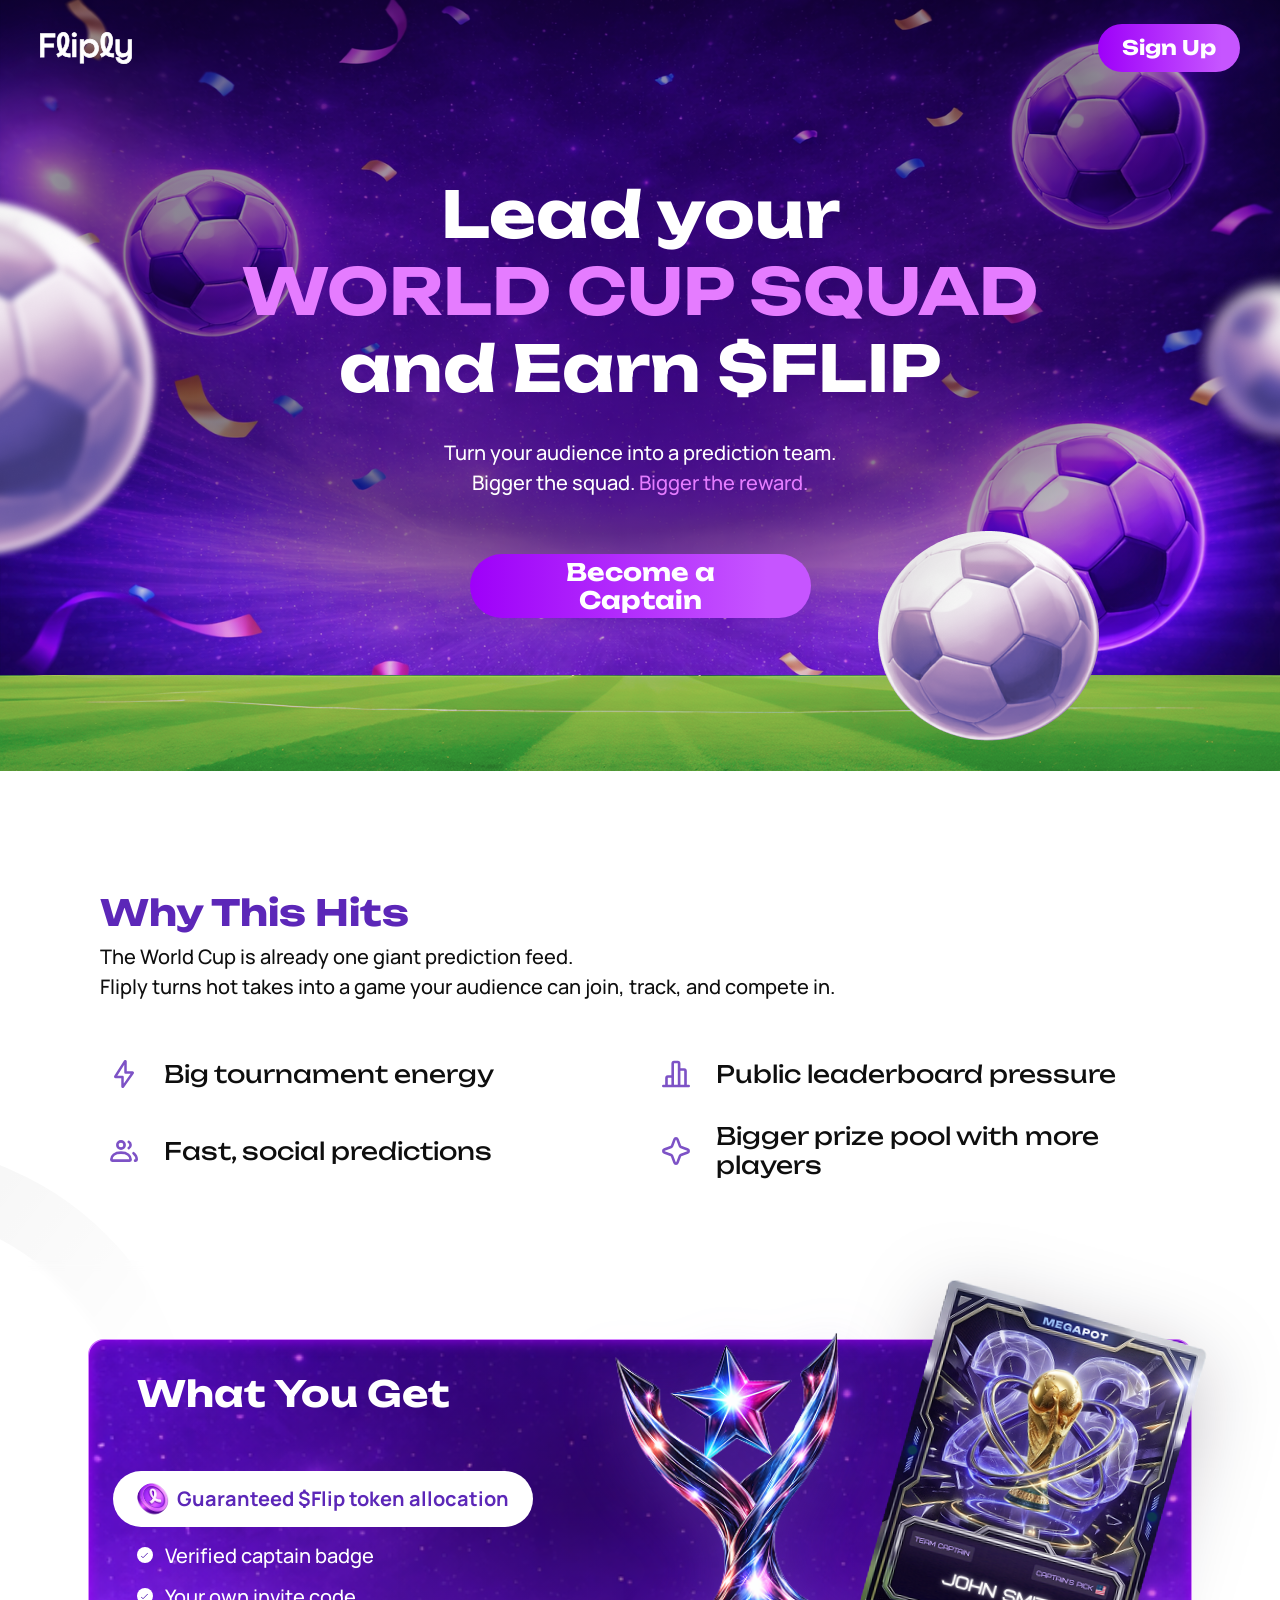
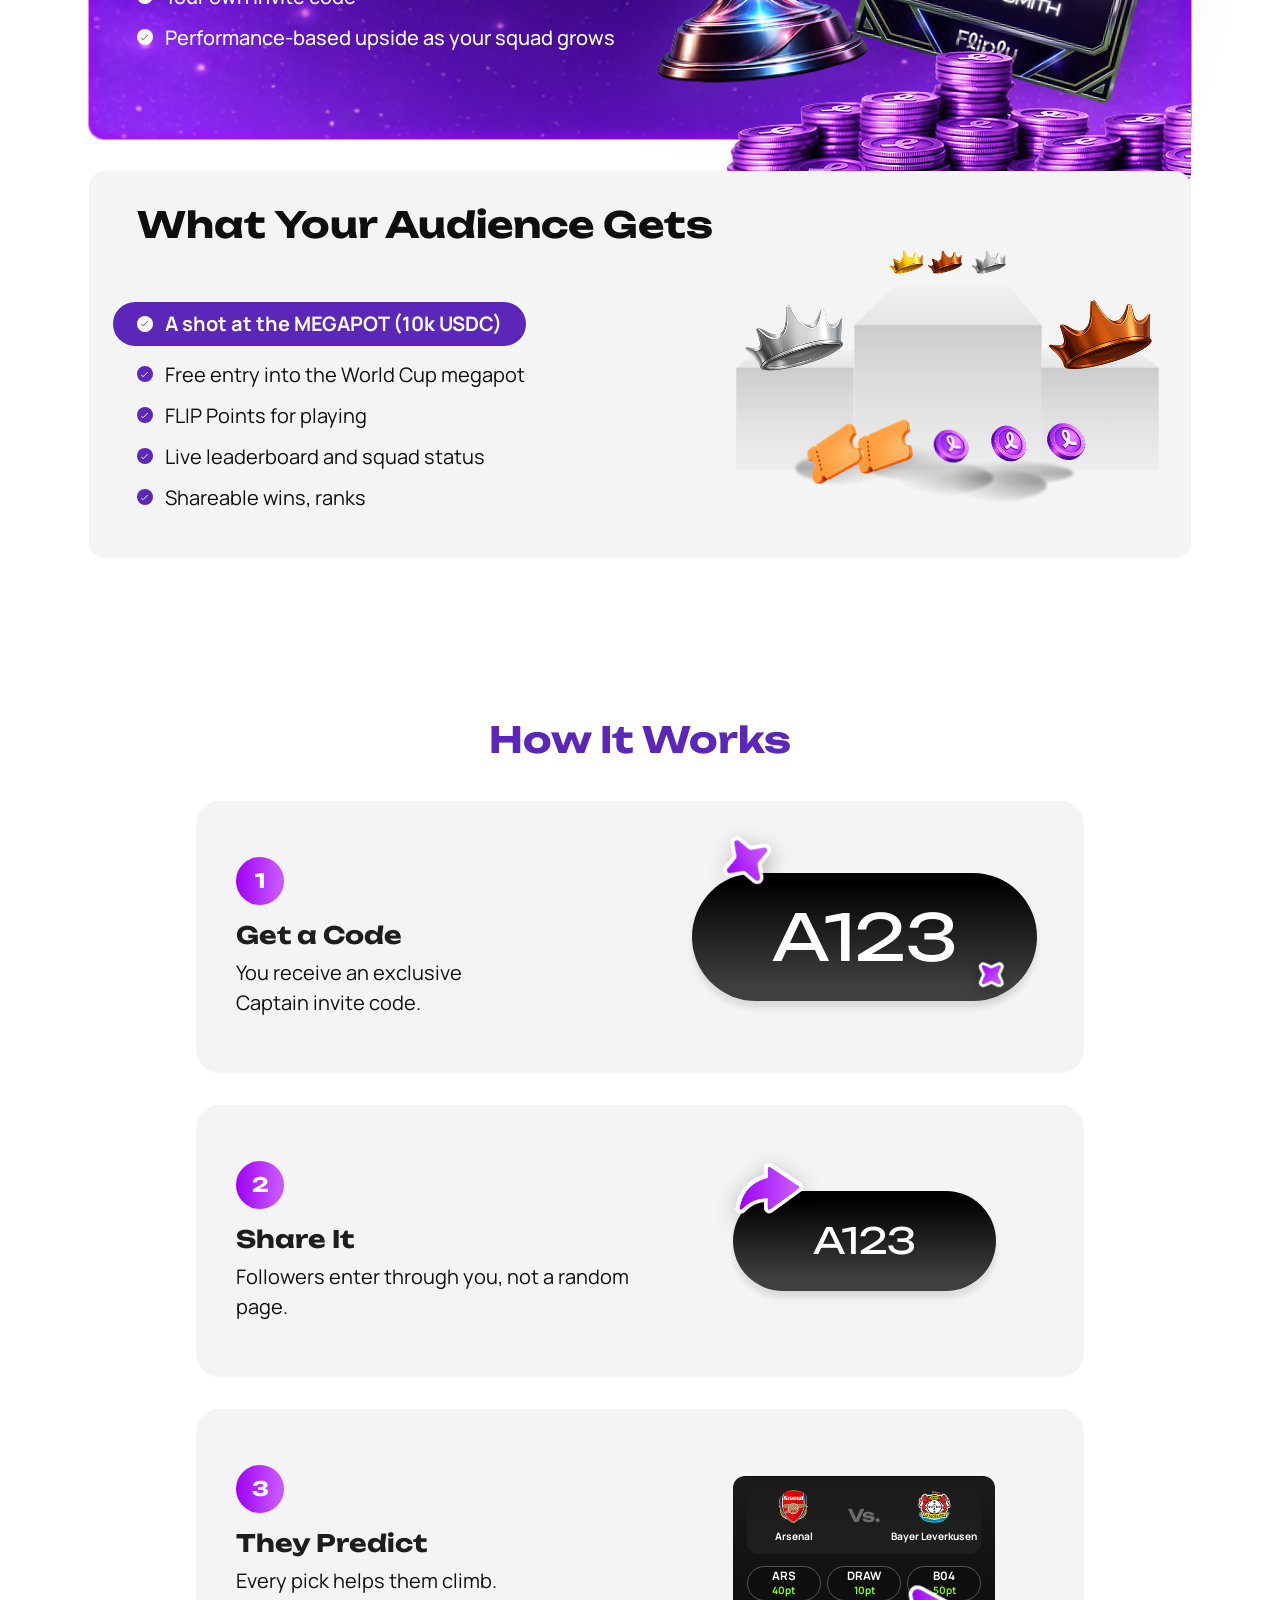
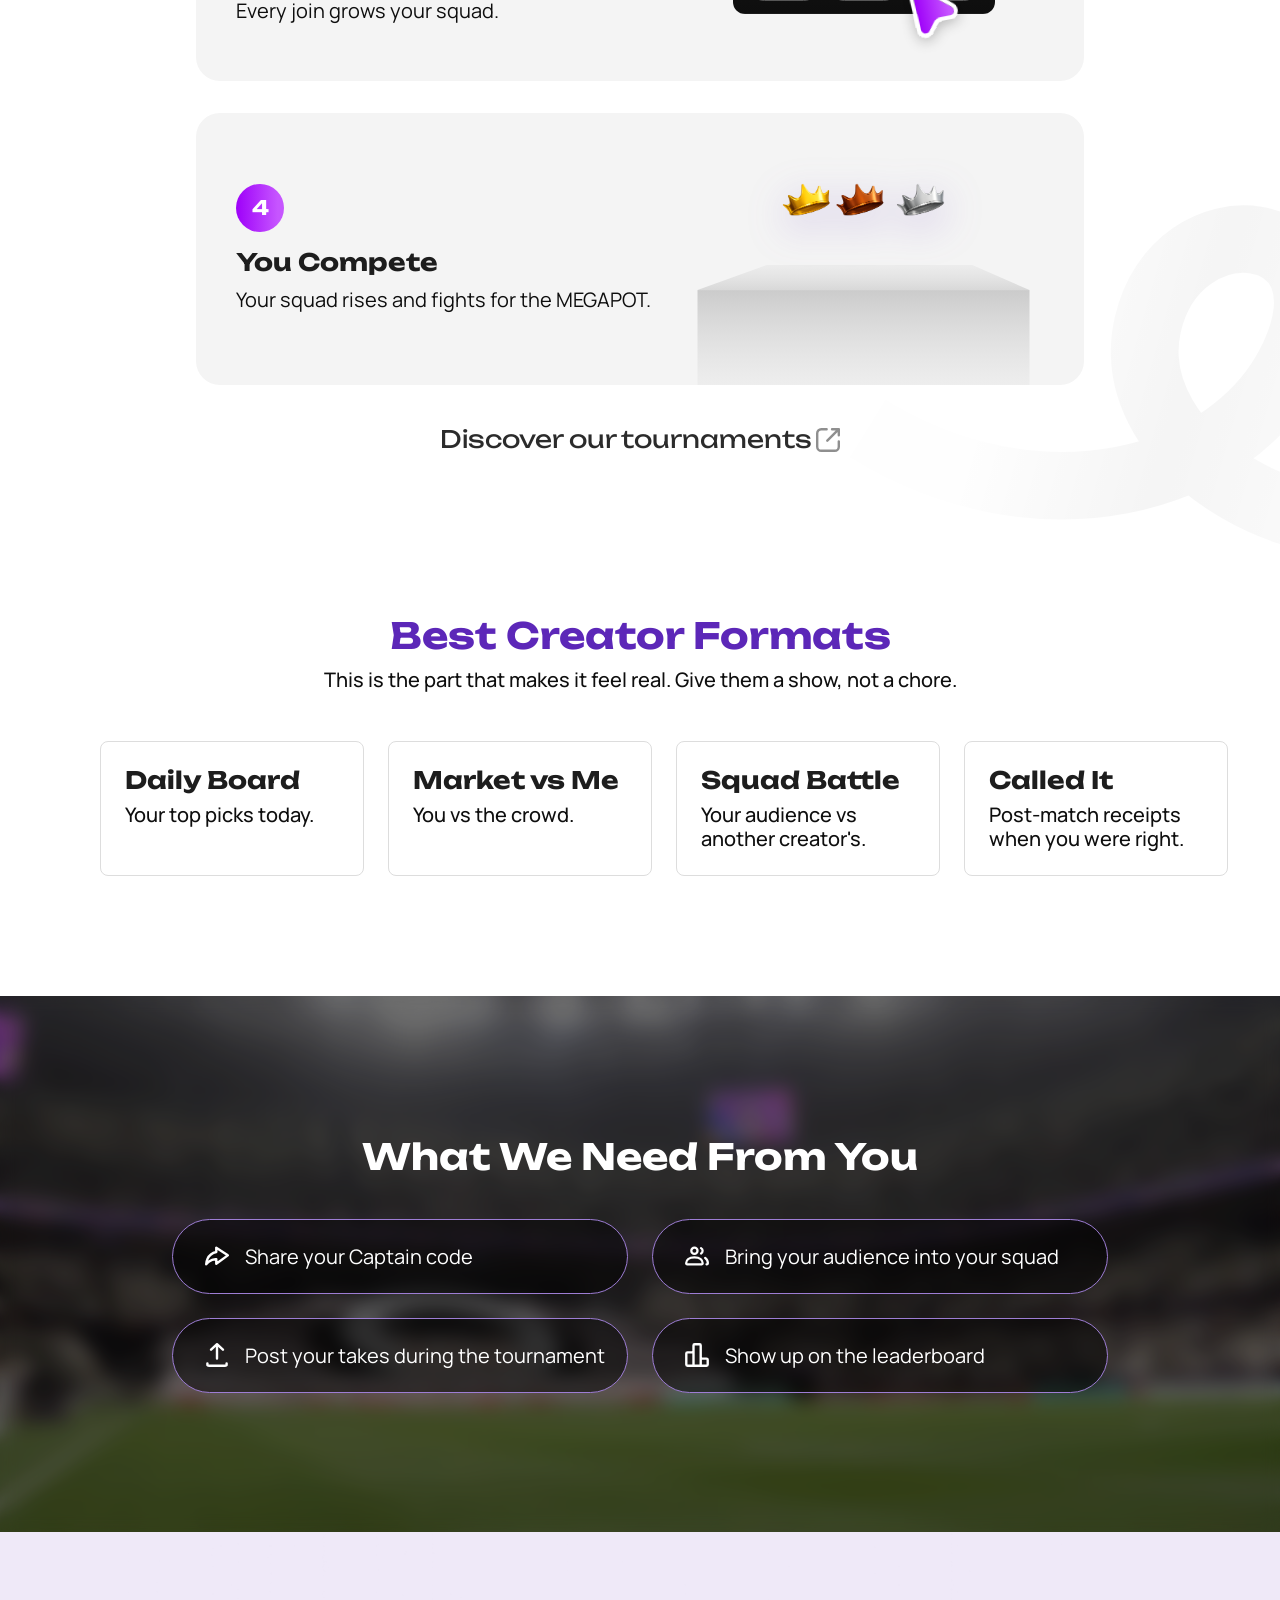
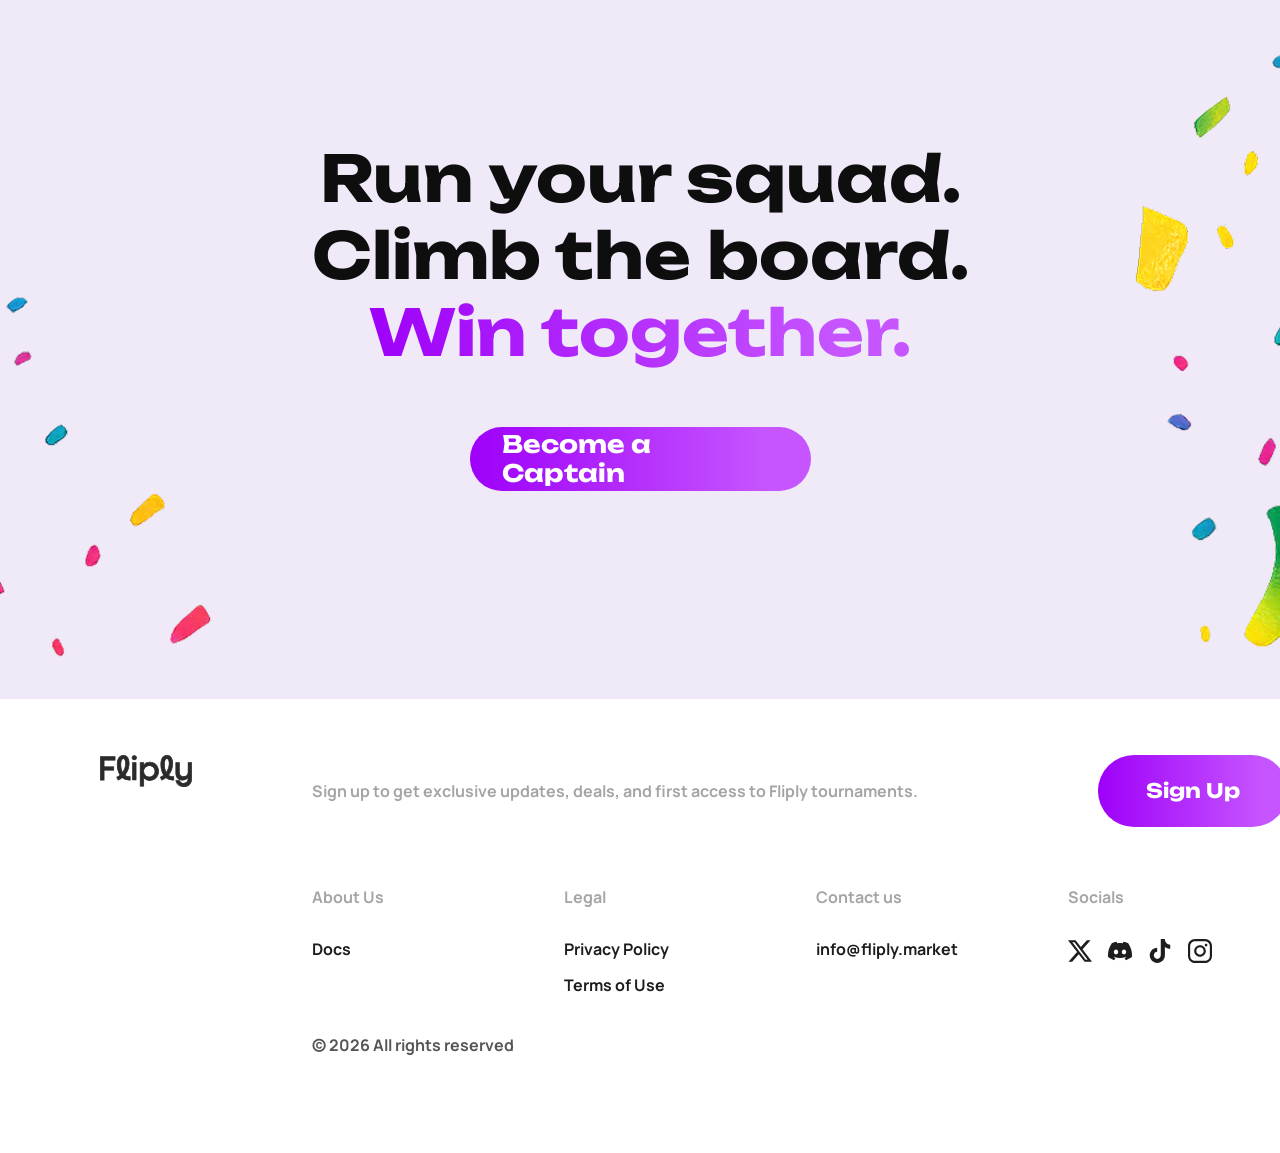
==== commit 00b6a84e: "Update footer links" ====
--- a/index.html
+++ b/index.html
@@ -461,14 +461,14 @@
               <div class="footer-col">
                 <span class="footer-col-title">About Us</span>
                 <div class="footer-col-links">
-                  <a href="#">Docs</a>
+                  <a href="https://docs.fliply.market/docs/" target="_blank" rel="noopener">Docs</a>
                 </div>
               </div>
               <div class="footer-col">
                 <span class="footer-col-title">Legal</span>
                 <div class="footer-col-links">
-                  <a href="assets/docs/privacy-policy.pdf" target="_blank" rel="noopener">Privacy Policy</a>
-                  <a href="assets/docs/terms-of-use.pdf" target="_blank" rel="noopener">Terms of Use</a>
+                  <a href="https://fliply.market/privacy" target="_blank" rel="noopener">Privacy Policy</a>
+                  <a href="https://fliply.market/terms" target="_blank" rel="noopener">Terms of Use</a>
                 </div>
               </div>
               <div class="footer-col">
@@ -480,10 +480,14 @@
               <div class="footer-col">
                 <span class="footer-col-title">Socials</span>
                 <div class="footer-socials">
-                  <a href="#" aria-label="X"><img src="assets/icons/social-x.svg" alt="X"></a>
-                  <a href="#" aria-label="Discord"><img src="assets/icons/social-discord.svg" alt="Discord"></a>
-                  <a href="#" aria-label="TikTok"><img src="assets/icons/social-tiktok.svg" alt="TikTok"></a>
-                  <a href="#" aria-label="Telegram"><img src="assets/icons/social-telegram.svg" alt="Telegram"></a>
+                  <a href="https://x.com/fliplymarket" target="_blank" rel="noopener" aria-label="X"><img
+                      src="assets/icons/social-x.svg" alt="X"></a>
+                  <a href="https://discord.com/invite/xJJ6RStHSm" target="_blank" rel="noopener"
+                    aria-label="Discord"><img src="assets/icons/social-discord.svg" alt="Discord"></a>
+                  <a href="https://www.tiktok.com/@fliplymarket" target="_blank" rel="noopener"
+                    aria-label="TikTok"><img src="assets/icons/social-tiktok.svg" alt="TikTok"></a>
+                  <a href="https://www.instagram.com/fliplymarket" target="_blank" rel="noopener"
+                    aria-label="Instagram"><img src="assets/icons/social-instagram.svg" alt="Instagram"></a>
                 </div>
               </div>
             </div>
@@ -504,4 +508,4 @@
   </script>
 </body>
 
-</html>+</html>
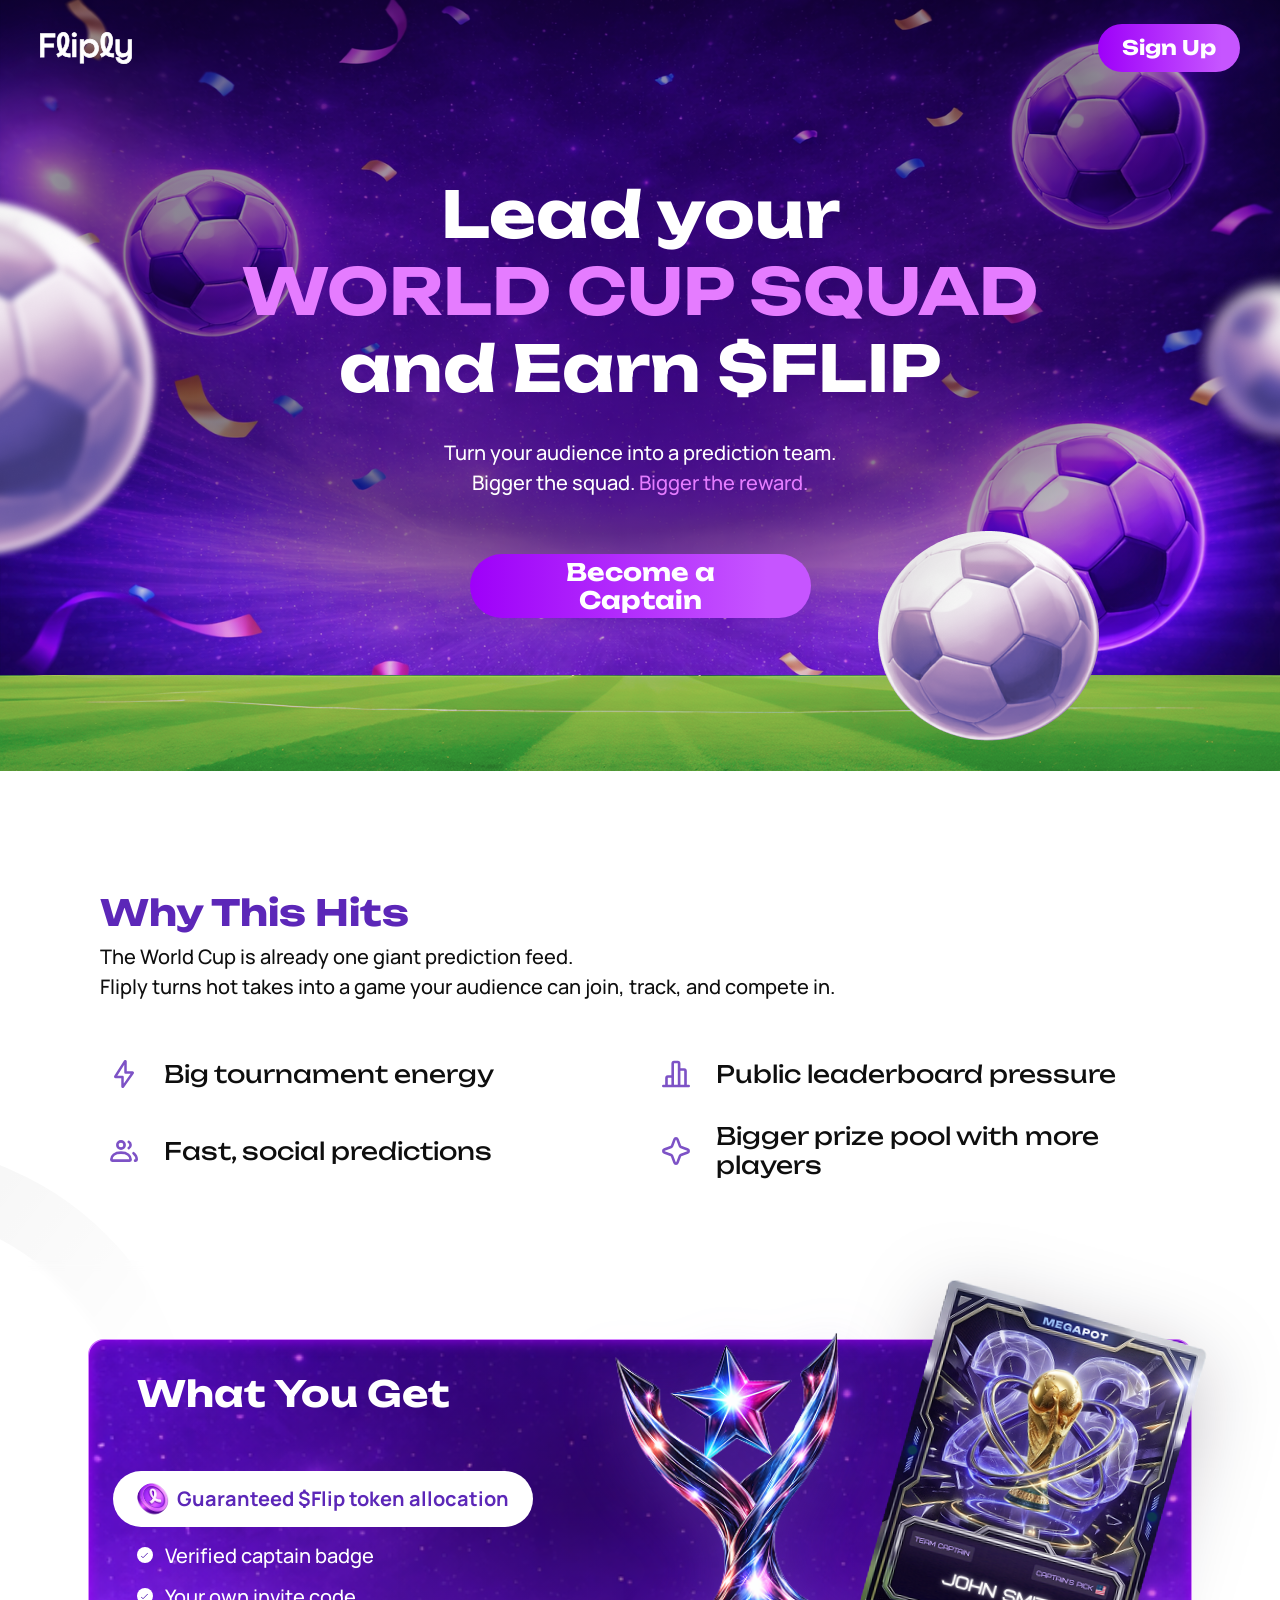
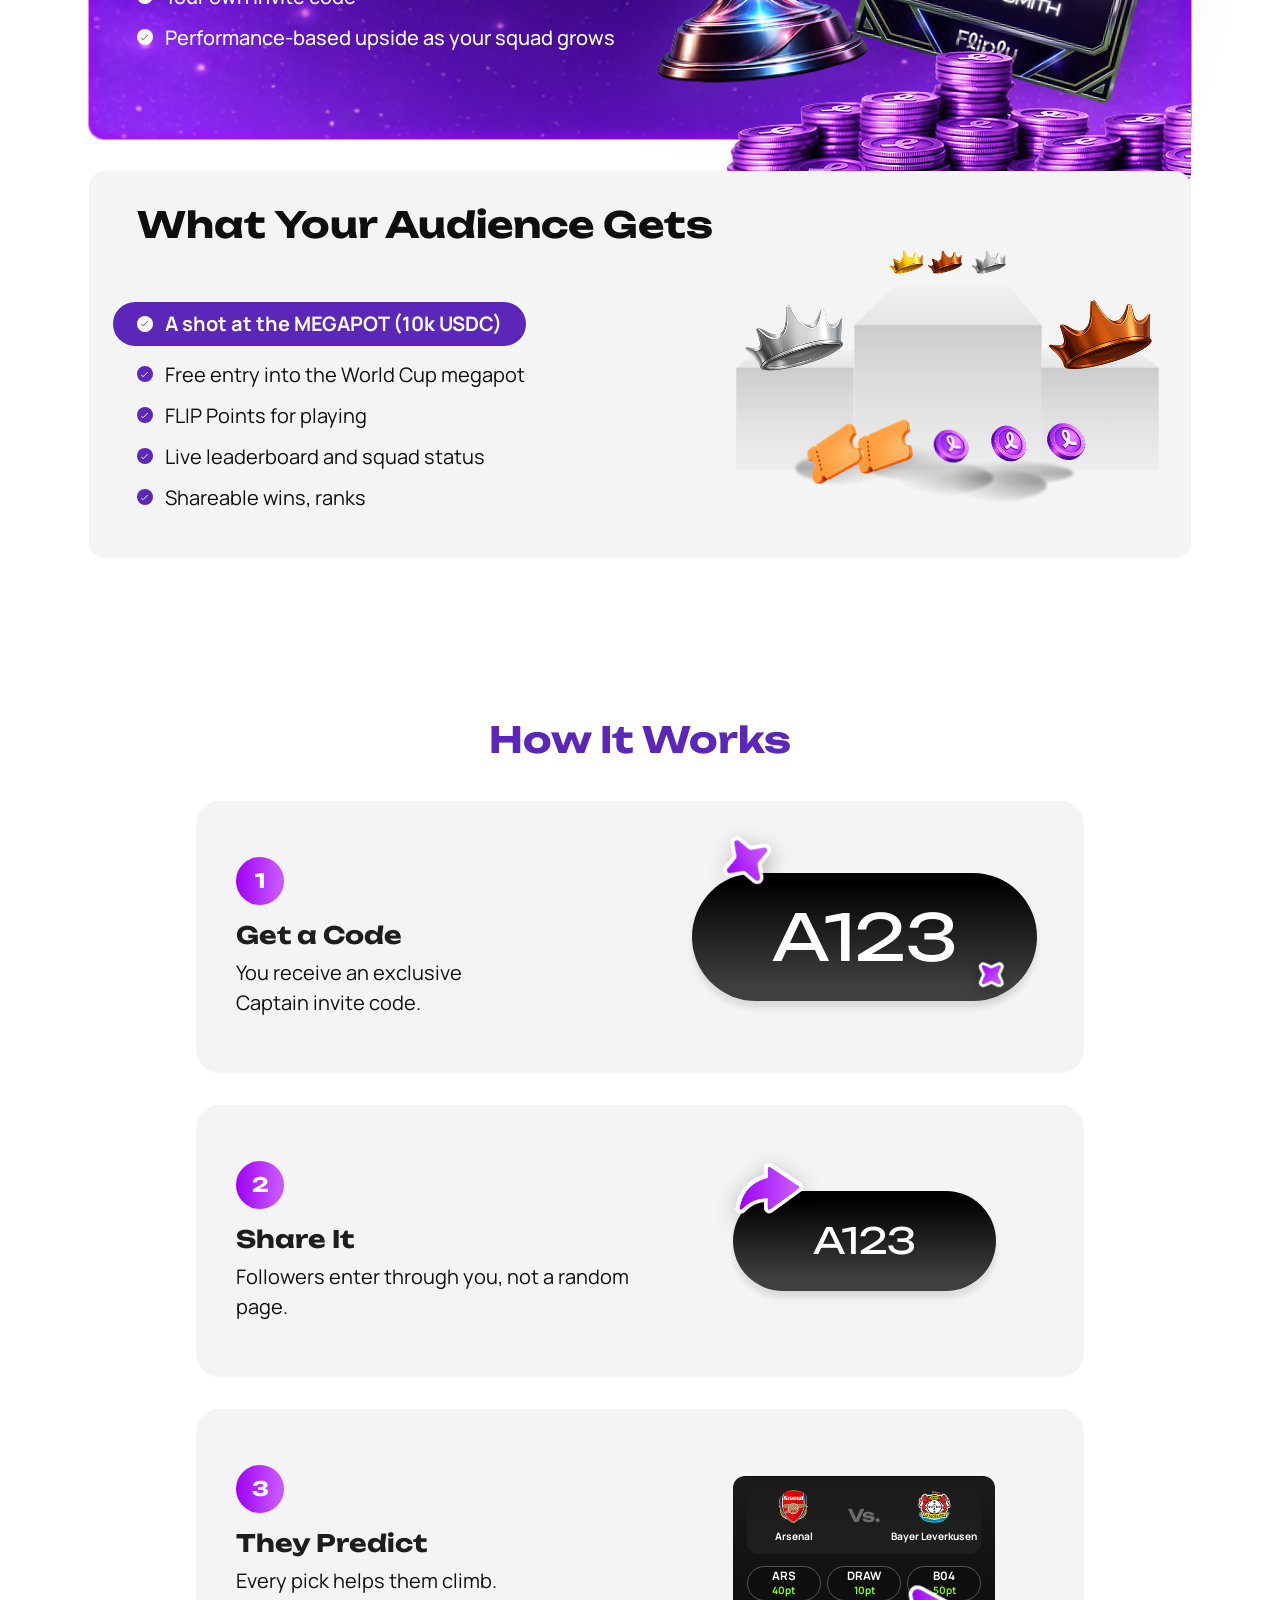
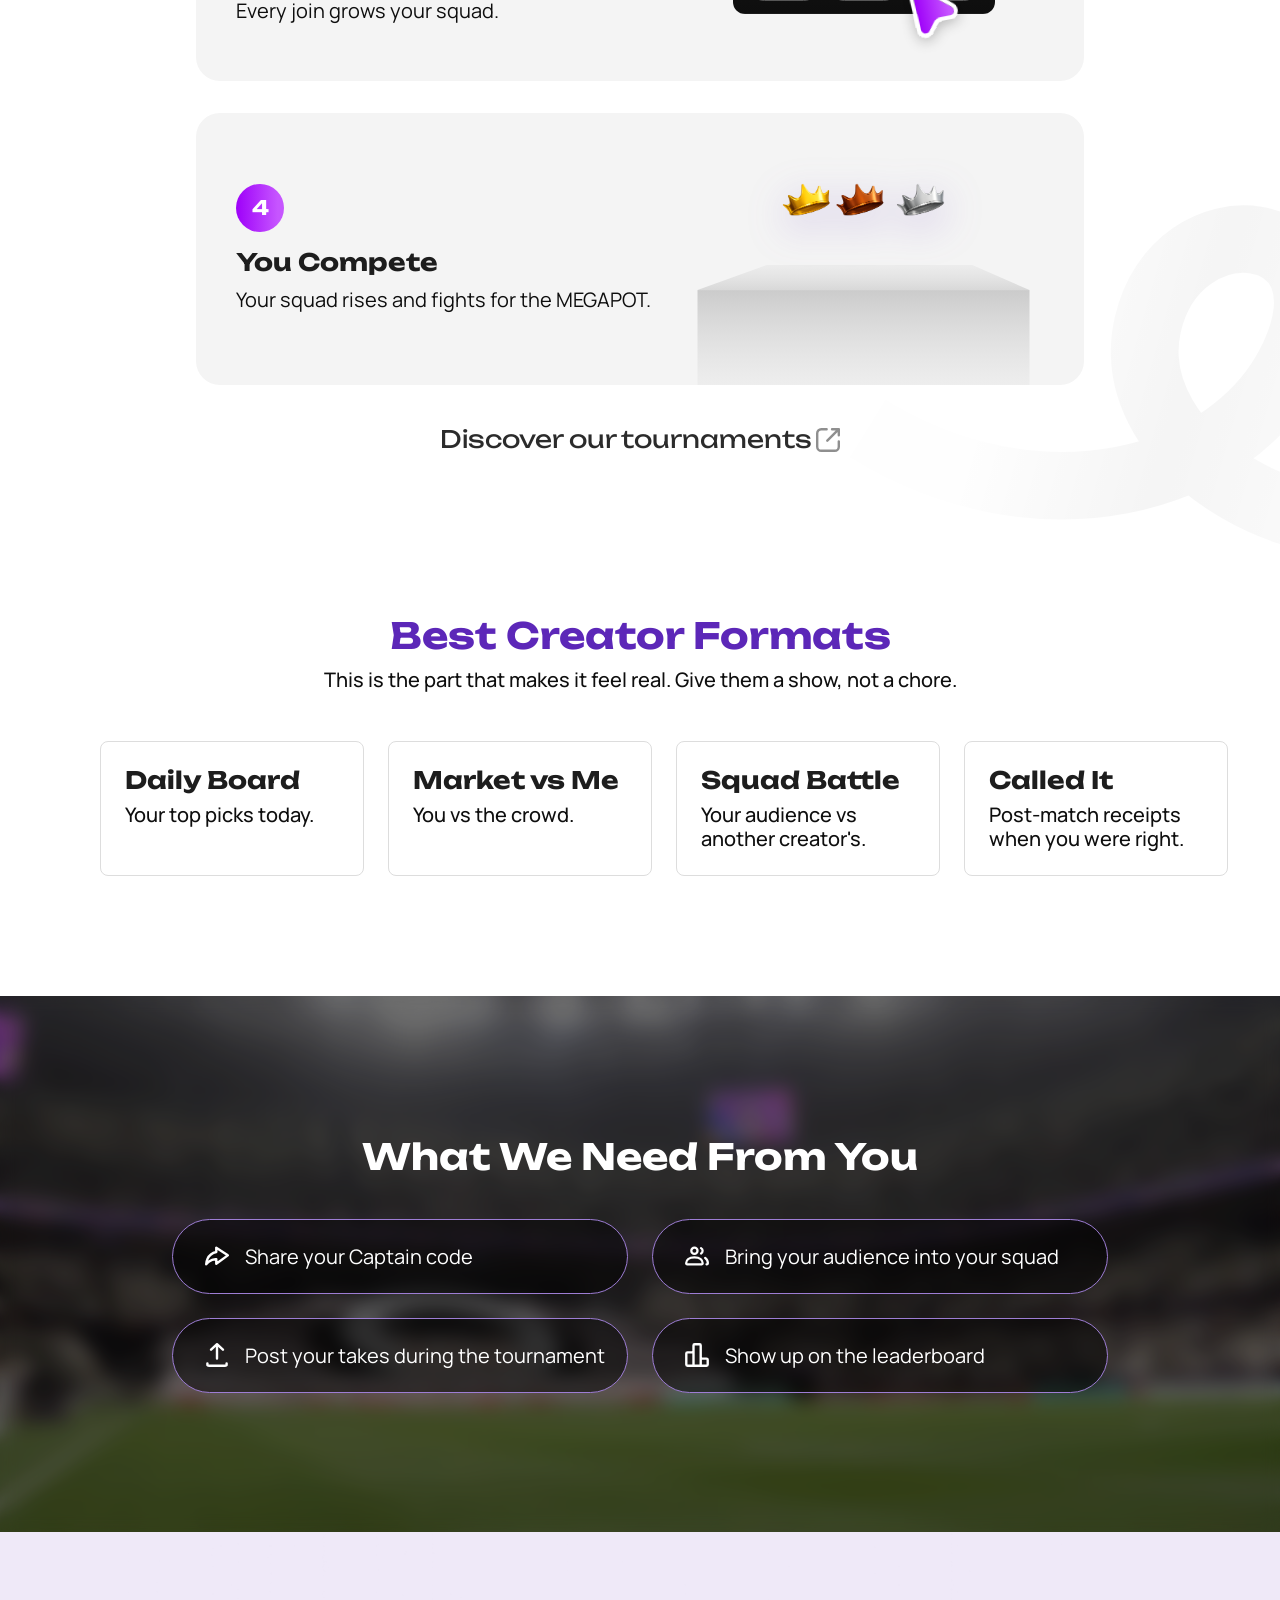
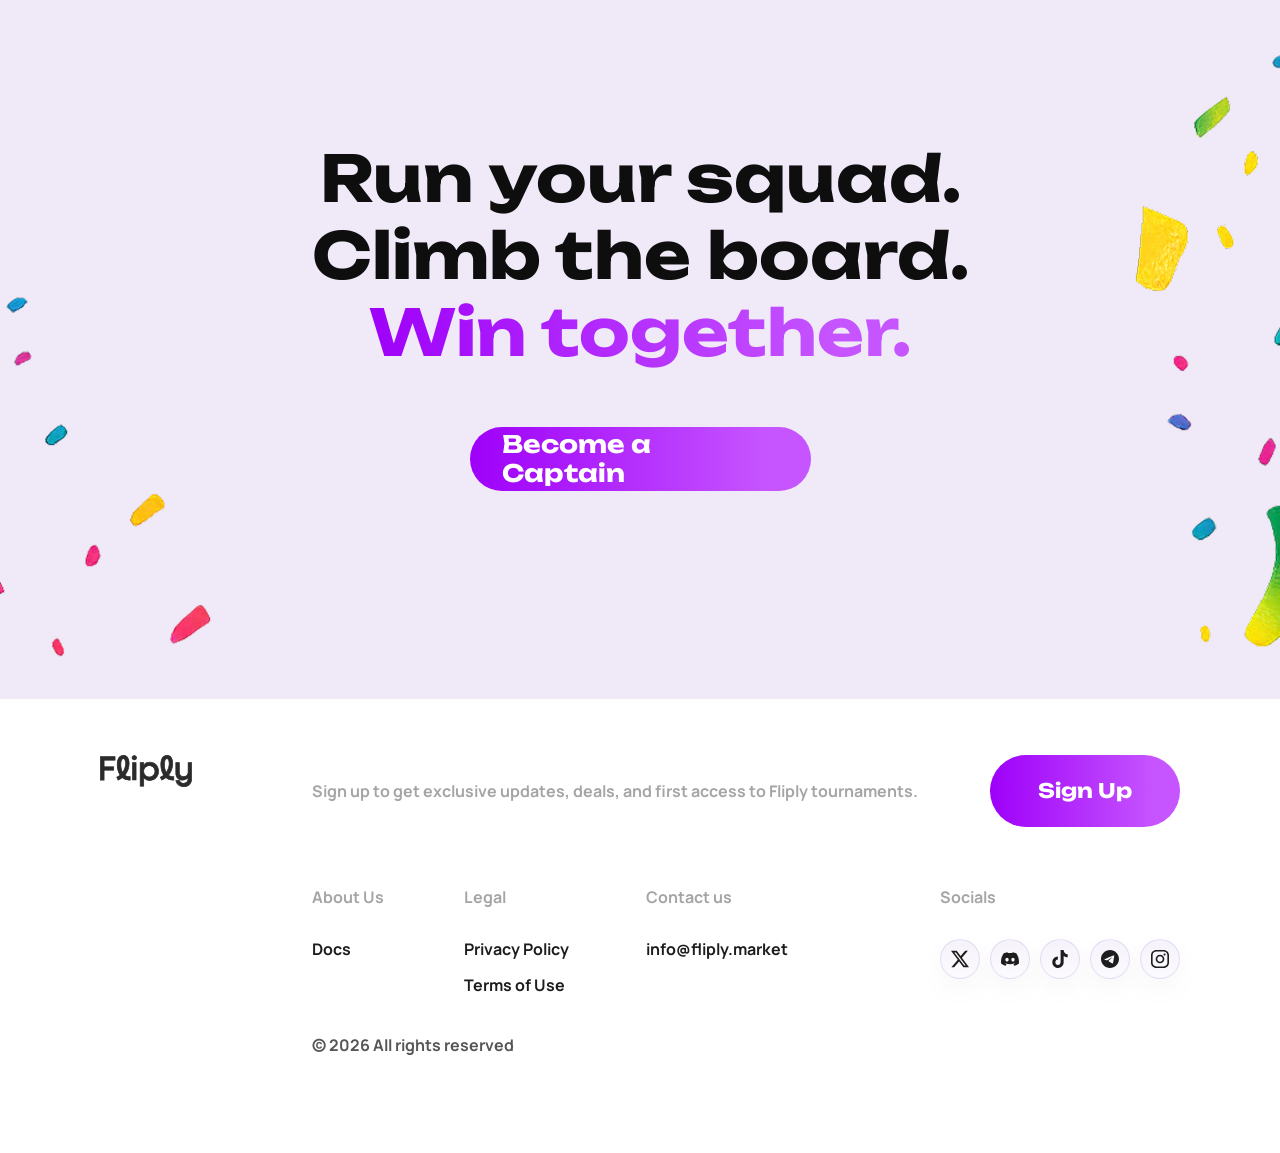
==== commit fbefcc35: "Improve footer social links Co-authored-by: factory-droid[bot] <138933559+factory-droid[bot]@users.n" ====
--- a/index.html
+++ b/index.html
@@ -12,7 +12,7 @@
   <link
     href="https://fonts.googleapis.com/css2?family=Unbounded:wght@400;700&family=Manrope:wght@400;500;700&display=swap"
     rel="stylesheet">
-  <link rel="stylesheet" href="styles.css?v=20260419b">
+  <link rel="stylesheet" href="styles.css?v=20260526a">
 </head>
 
 <body>
@@ -480,14 +480,16 @@
               <div class="footer-col">
                 <span class="footer-col-title">Socials</span>
                 <div class="footer-socials">
-                  <a href="https://x.com/fliplymarket" target="_blank" rel="noopener" aria-label="X"><img
-                      src="assets/icons/social-x.svg" alt="X"></a>
-                  <a href="https://discord.com/invite/xJJ6RStHSm" target="_blank" rel="noopener"
-                    aria-label="Discord"><img src="assets/icons/social-discord.svg" alt="Discord"></a>
-                  <a href="https://www.tiktok.com/@fliplymarket" target="_blank" rel="noopener"
-                    aria-label="TikTok"><img src="assets/icons/social-tiktok.svg" alt="TikTok"></a>
-                  <a href="https://www.instagram.com/fliplymarket" target="_blank" rel="noopener"
-                    aria-label="Instagram"><img src="assets/icons/social-instagram.svg" alt="Instagram"></a>
+                  <a href="https://x.com/fliplymarket" target="_blank" rel="noopener noreferrer" aria-label="X"><img
+                      src="assets/icons/social-x.svg" alt="" aria-hidden="true"></a>
+                  <a href="https://discord.gg/xJJ6RStHSm" target="_blank" rel="noopener noreferrer"
+                    aria-label="Discord"><img src="assets/icons/social-discord.svg" alt="" aria-hidden="true"></a>
+                  <a href="https://www.tiktok.com/@fliplymarket" target="_blank" rel="noopener noreferrer"
+                    aria-label="TikTok"><img src="assets/icons/social-tiktok.svg" alt="" aria-hidden="true"></a>
+                  <a href="https://t.me/fliplymarket" target="_blank" rel="noopener noreferrer"
+                    aria-label="Telegram"><img src="assets/icons/social-telegram.svg" alt="" aria-hidden="true"></a>
+                  <a href="https://www.instagram.com/fliplymarket" target="_blank" rel="noopener noreferrer"
+                    aria-label="Instagram"><img src="assets/icons/social-instagram.svg" alt="" aria-hidden="true"></a>
                 </div>
               </div>
             </div>
--- a/styles.css
+++ b/styles.css
@@ -1528,19 +1528,21 @@
 }
 
 .footer-links {
-  display: flex;
+  display: grid;
+  grid-template-columns: 120px 150px minmax(160px, 1fr) minmax(240px, auto);
   gap: 32px;
+  align-items: start;
 }
 
 .footer-col {
   display: flex;
   flex-direction: column;
   gap: 32px;
-  width: 220px;
+  width: auto;
 }
 
 .footer-col:last-child {
-  flex: 1;
+  min-width: 240px;
 }
 
 .footer-col-title {
@@ -1572,20 +1574,46 @@
 
 .footer-socials {
   display: flex;
-  gap: 16px;
+  align-items: center;
+  flex-wrap: wrap;
+  gap: 10px;
 }
 
 .footer-socials a {
-  width: 24px;
-  height: 24px;
+  width: 40px;
+  height: 40px;
   display: flex;
   align-items: center;
   justify-content: center;
+  border: 1px solid rgba(92, 39, 184, 0.12);
+  border-radius: 50%;
+  background: linear-gradient(180deg, rgba(92, 39, 184, 0.06), rgba(92, 39, 184, 0.02));
+  box-shadow: 0 10px 28px rgba(14, 14, 14, 0.04);
+  transition: transform 0.2s ease, border-color 0.2s ease, background 0.2s ease, box-shadow 0.2s ease;
+}
+
+.footer-socials a:hover {
+  transform: translateY(-2px);
+  border-color: rgba(92, 39, 184, 0.28);
+  background: var(--gradient-purple);
+  box-shadow: 0 12px 28px rgba(92, 39, 184, 0.22);
+}
+
+.footer-socials a:focus-visible {
+  outline: none;
+  border-color: var(--purple-500);
+  box-shadow: 0 0 0 4px rgba(157, 125, 212, 0.22);
 }
 
 .footer-socials img {
-  width: 24px;
-  height: 24px;
+  width: 18px;
+  height: 18px;
+  transition: filter 0.2s ease, transform 0.2s ease;
+}
+
+.footer-socials a:hover img {
+  filter: brightness(0) invert(1);
+  transform: scale(1.05);
 }
 
 .footer-copyright {
@@ -2252,5 +2280,15 @@
     width: auto;
     gap: 24px;
   }
-  .footer-col:last-child { flex: none; }
-}
+  .footer-col:last-child {
+    grid-column: 1 / -1;
+    flex: none;
+  }
+  .footer-socials {
+    gap: 8px;
+  }
+  .footer-socials a {
+    width: 38px;
+    height: 38px;
+  }
+}
